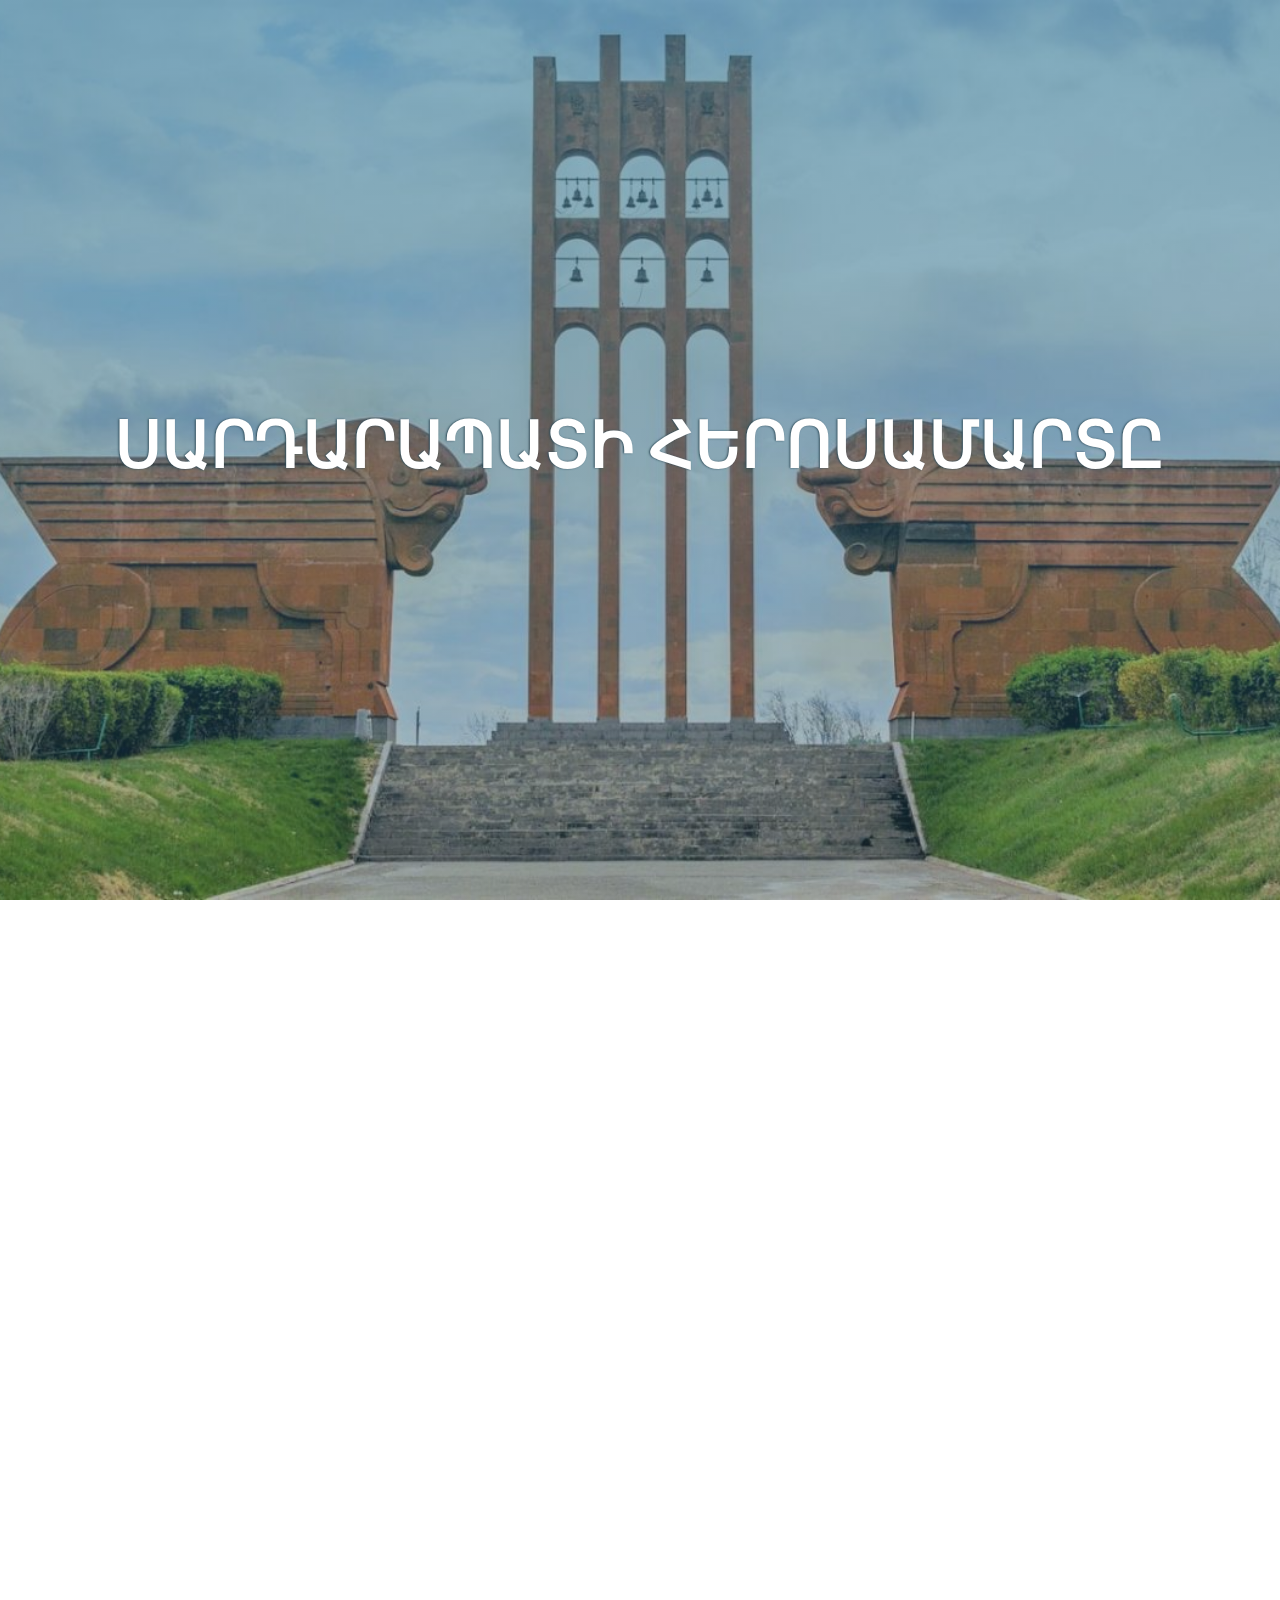
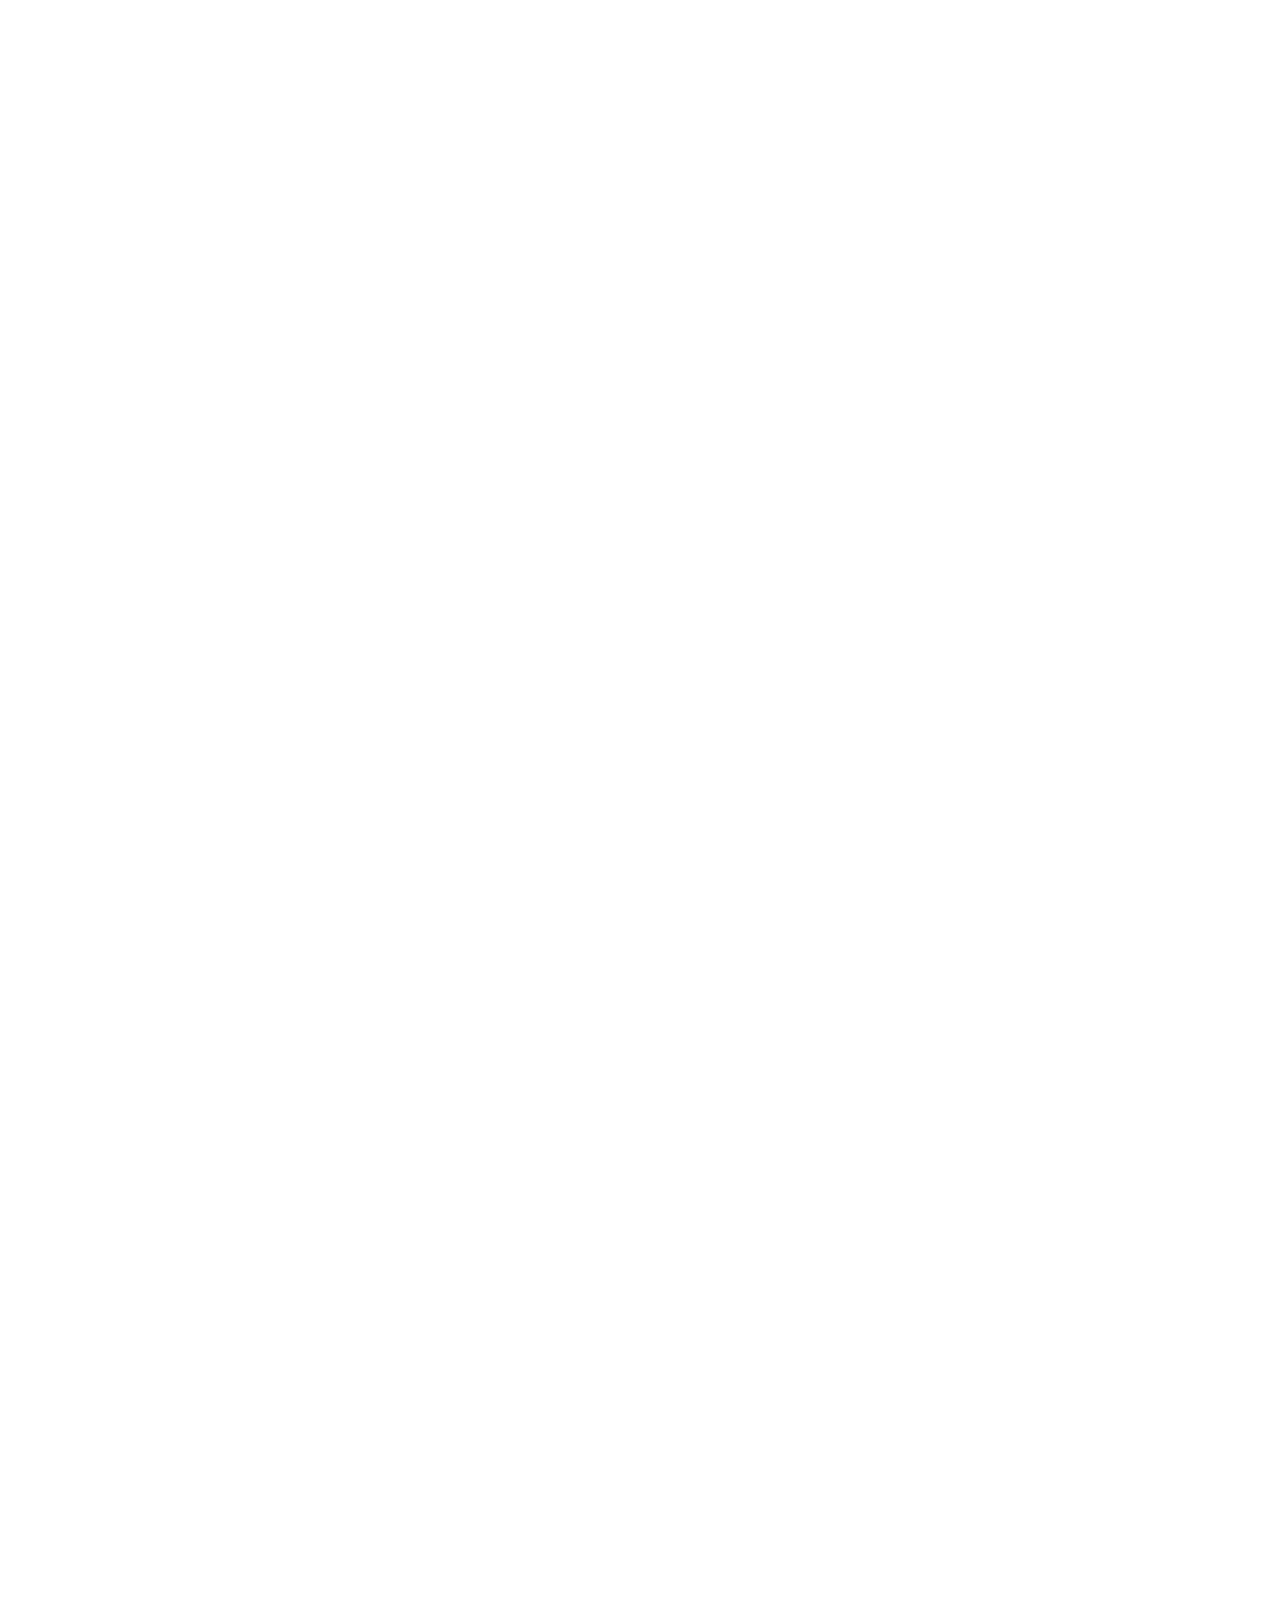
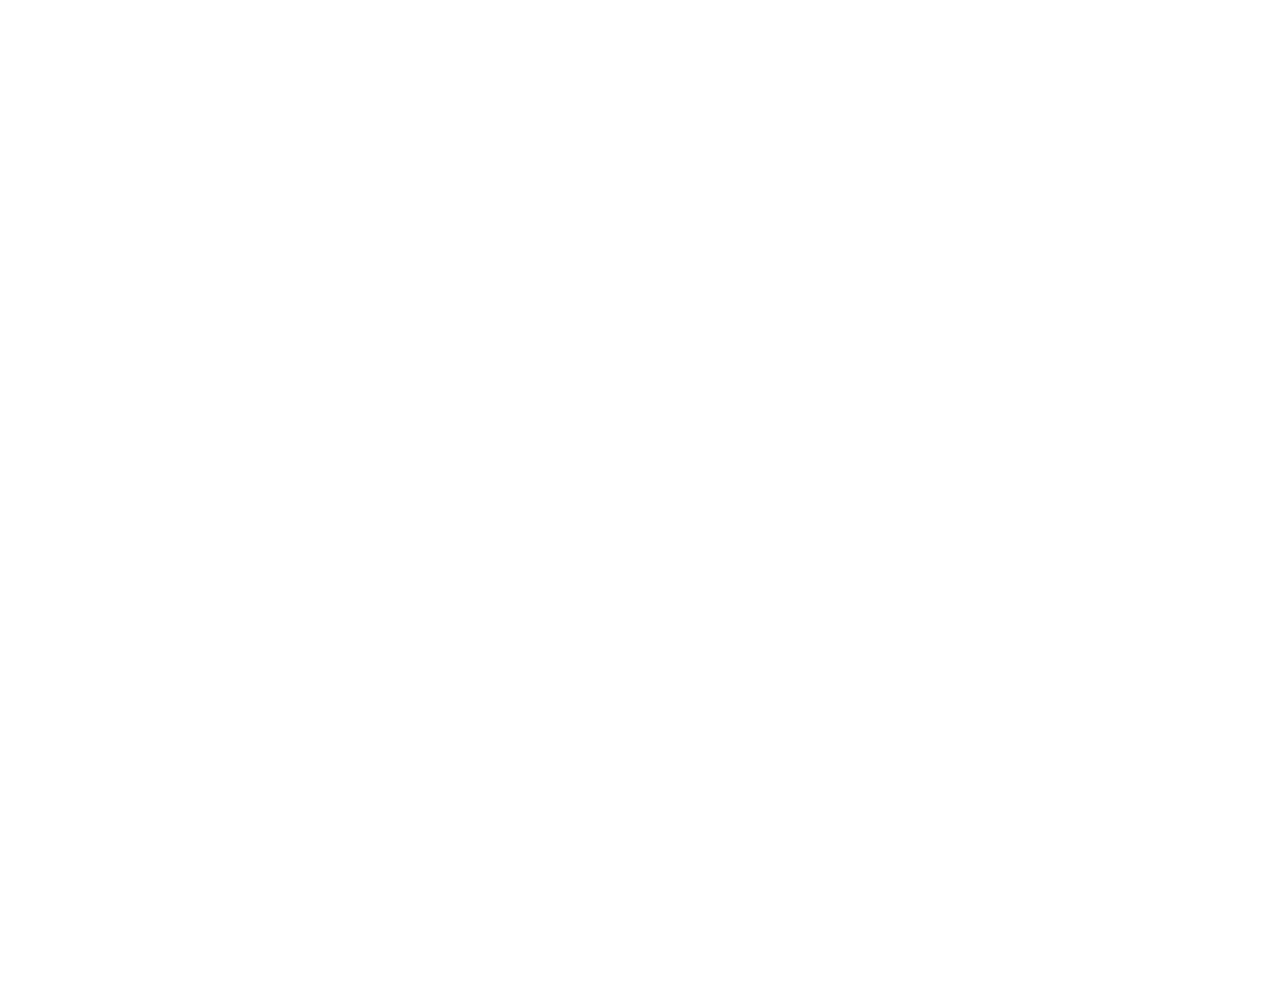
==== index.html @ 96592b04 "Update and rename sard.html to index.html" ====
<!DOCTYPE html>
<html lang="en">

<head>
  <meta charset="utf-8">
  <meta content="width=device-width, initial-scale=1.0" name="viewport">

  <title>Սարդարապատի հերոսամարտը</title>
  <meta content="" name="description">
  <meta content="" name="keywords">

  <!-- Favicons -->
  <link href="assets/img/favicon.png" rel="icon">
  <link href="assets/img/apple-touch-icon.png" rel="apple-touch-icon">

  <!-- Google Fonts -->
  <link href="https://fonts.googleapis.com/css?family=Open+Sans:300,300i,400,400i,600,600i,700,700i|Raleway:300,300i,400,400i,500,500i,600,600i,700,700i|Poppins:300,300i,400,400i,500,500i,600,600i,700,700i" rel="stylesheet">

  <!-- Vendor CSS Files -->
  <link href="assets/vendor/aos/aos.css" rel="stylesheet">
  <link href="assets/vendor/bootstrap/css/bootstrap.min.css" rel="stylesheet">
  <link href="assets/vendor/bootstrap-icons/bootstrap-icons.css" rel="stylesheet">
  <link href="assets/vendor/boxicons/css/boxicons.min.css" rel="stylesheet">
  <link href="assets/vendor/glightbox/css/glightbox.min.css" rel="stylesheet">
  <link href="assets/vendor/swiper/swiper-bundle.min.css" rel="stylesheet">

  <!-- Template Main CSS File -->
  <link href="assets/css/style.css" rel="stylesheet">

  <!-- =======================================================
  * Template Name: Squadfree
  * Updated: Mar 13 2024 with Bootstrap v5.3.3
  * Template URL: https://bootstrapmade.com/squadfree-free-bootstrap-template-creative/
  * Author: BootstrapMade.com
  * License: https://bootstrapmade.com/license/
  ======================================================== -->
</head>

<body>


  <!-- ======= Hero Section ======= -->
  <section id="hero">
    <div class="hero-container" data-aos="fade-up">
      <h1>Սարդարապատի հերոսամարտը</h1>
    </div>
  </section><!-- End Hero -->

  <main id="main">

    <!-- ======= Services Section ======= -->
    <section id="services" class="services">
      <div class="container">

        <div class="section-title" data-aos="fade-in" data-aos-delay="100">
          <h2>Սարդարապատի պատմությունը</h2>
          <p>Սարդարապատի հերոսամարտը տեղի է ունեցել 1918 թվականի մայիսի 21-28-ին, հայկական կանոնավոր բանակի ու աշխարհազորայինների եւ Արեւելյան Հայաստան ներխուժած թուրք զավթիչների միջեւ: Մարտը տեղի է ունեցել Հոկտեմբերյան քաղաքի մերձակայքում, Սարդարապատ կայարանի մոտ, որը գտնվում է Արմավիր մարզում:Սարդարապատի հերոսամարտը հաճախ անվանում են «20-րդ դարի Ավարայր»։ Սարդարապատի ճակատամարտով Արարատյան դաշտավայրում հայությունը փրկվեց անխուսափելի ոչնչացումից, և նպաստավոր պայմաններ ստեղծվեցին հայոց պետականության վերականգնման համար         </p>
          <br />
          <h2>Սկիզբ</h2>
          <p>1918 թ․ քիչ անց, ացնելով ցեղասպանության սարսափների միջով, հայերը ստիպված էին խափանել Օսմանյան բանակի ներխուժումը Հայաստանի պատմական հողեր՝ այն տարածքը, որը եղել է Ռուսական կայսրության մաս, և որտեղ գաղթեցին 100000֊ավոր հայ փախստականներ։ Սարդարապատի ճակատամարտում, որը տեղի է ունեցել մայիսին Սարդարապատի մոտ՝ Երևանից 40 կմ արևմուտք, հայերը ցույց տվեցին իրենց ուժը և միությունը։    </p> 
          <br />
          <h2>Ընթացքը</h2>
          <p>Երբ մենք նշում ենք Հայաստանի Առաջին Հանրապետության 100 ամյակը, Սարդարապատի նշանակությունը ավելի էական է դառնում հայոց պատմության մեջ։ Դա ոչ միայն խափանեց թուրքական առաջխաղացումը դեպի մնացած Հայաստանի տարածքում, այլ նաև կանխեց հայ ազգի ոչնչացումը։ «Եթե հայերը պարտվեին Սարդարապատի հերոսամարտում, շատ հնարավոր է, որ «Հայաստան» անունը այսուհետ նշանակեր միայն անտիկ աշխարագրական տերմին», ― գրել է Քրիստոֆեր ՈՒոլկերը։
            Բրեստ֊Լիտովսկի խաղաղության պայմանագրի ստորագրոումից 2 ամիս անց (1918թ․ ― մարտի 3) Օսմանյան կայսրությունը հարձակվեց։ Օսմանյան ուժերը, խախտելով ռուսների հետ պայմանագիրը, 1918թ․ մայիսին անցավ սահմանը և հարձակվեց Ալեքսանդրապոլի (Գյումրի) վրա։ Օսմանյան բանակի նպատակն էր ջախջախել հայերին, գրավել Անդրկովկասը և Բաքվի նավթահանքերը։  
            
            Oսմանցիներին հաջողվեց գրավել Ալեքսանդրապոլը։ Հետո նրանք շարժվեցին դեպի Արարատյան դաշտ՝ Հայաստանի սիրտը։ Հայ գեներալ Թովմաս Նազարբեկյանը Դրաստամատ Կանայանի (Դրո) օգնությամբ զբաղեցրին ռուսների կողմից լքված դիրքերը և ստեղծեցին փոքր հայկական զորաջոկատ։  
            
            Կաթողիկոս Գևորգ 5֊րդը՝ նեղված իր ժողովրդի վիճակից, հրամայեց, որ Էջմիածնի մայր տաճարի և բոլոր հայկական եկեղեցիների զանգերը հնչեն՝ կոչ անելով իր ժողովրդին օգնել կռվող զինվորներին և մասնակցել հայրենիքի պաշտպանությանը։ Մի խումբ հոգևորականներ և Էջմիածնի միաբանության անդամներ Եզնիկ Վարդապետի գլխավորությամբ մեկնեցին սահման՝ կռվելու զավթիչների դեմ։ Եպիսկոպոս Գարեգին Հովսեփյանը, ձիու վրա շրջելով, ոգևորում էր զորքերին։ Հայերը բոլոր ոլորտներից՝ գյուղացիներ, գրողներ, արհեստավորներ և հոգևորականներ, ձևավորում էին զորաջոկատներ։ Երիտասարդ աղջիկներն ու տղաները ջուր, սնունդ և զինամթերք էին հասցնում զինվորներին ոտքով, էշերով և սայլերով։ 
            
            Մայիսի 21-ին Սարդարապատը գրավելուց հետո թուրքական ուժերը շարժվեցին դեպի Եղեգնուտ։ Մայիսի 22-ին հայկական ուժերը դիմեցին հակահարվածի՝ գեներալ Մովսես Սիլիկյանի և հրամանատար Պողոս Բեկ-Փիրումյանի գլխավորությամբ։ Հայկական 5-րդ զորագնդին և հատուկ հեծելածորին հաջողվեց կանգնեցնել օսմանցիներին Սարդարապատի, Բաշ-Ապարանի և Ղարաքիլիսայի եռօրյա ճակատամարտում՝ ստիպելով թշնամուն նահանջել 20 կմ դեպի արևմուտք։ Վերակազմավորվելուց հետո օսմանցիները փորձեցին անցնել Արաքս գետը, բայց հանդիպեցին ուժեղ դիմադրության հայկական հինգերորդ զորագնդի կողմից։  
            
            Մայիսի 27-ին հայկական ուժերը գնդապետ Կարապետ Հասան֊Փաշայանի գլխավորությամբ գրավեցին Օսմանյան դիրքերը։ Չնայած օգնող ուժերի ժամանմանը օսմանցիները ծանր կորուստներ կրեցին, և նրանց հրամանատարները հայտարարեցին ընդհանուր նահանջ՝ Օսմանյան բանակի մնացորդները փրկելու համար։
            </p>
          <br />
          <h2>Հաղթանակից հետո</h2>
          <p>Սարդարապատի ճակատամարտի հաղթանակից երկու օր անց՝ 1918 թ․ մայիսի 28-ին, Հայկական Ազգային Խորհուրդը Թիֆլիսում հայտարարեց Հայաստանի Ժողովրդական Հանրապետության անկախությունը, որը տևեց մինչև 1920 թ․ նոյեմբերի բոլշևիկյան զավթում։</p>
          <br />
          <h2>Ավարտը</h2>
          <p>Բայց այն բանից հետո, երբ հայկական պատվիրակությունը Բաթումում ընդունեց եռօրյա թուրքական վերջնագիրը, նույն օրը (մայիսի 29) ստորագրվեց զինադադար։ Զորավար Թովմաս Նազարբեկյանի հրամանով հայկական բոլոր ուժերը դադարեցրել են հարձակումները։ Սա նշանավորեց Սարդարապատի ճակատամարտի ավարտը։ Սարդարապատի ճակատի զինվորներն ու հրամանատարական կազմը ծայրահեղ դժգոհ էին հրադադարի և հարձակումների դադարեցման լուրերից։ Հայկական հրետանու հրամանատար, գնդապետ Քրիստոֆոր Արարատյանի խոսքով, թեև հրադադարի կնքման ժամանակ Երևանի ջոկատը գտնվում էր բարենպաստ իրավիճակում, սակայն հարկադրված էր դադարեցնել գրոհը, քանի որ Երևանը բաց կլիներ թշնամու հարձակման համար հյուսիս-արևելքից։Ըստ որոշ վերլուծությունների՝ Սարդարապատի ճակատամարտում հարձակումների դադարեցման վրա ազդել է նաև հայկական զինապահեստների գրեթե դատարկ լինելու հանգամանքը, ինչպես նաև նոր պաշարներ ստանալուց հետո թուրքական զորքերի հերթական հակահարձակման վտանգը։
            Բաթումում զինադադարի հաստատումից հետո Սարդարապատի ճակատի որոշ հատվածներում բախումները շարունակվեցին, սակայն էական փոփոխություններ չեղան։ Հունիսի 14-ին Բաթումի պայմանագրի ստորագրումից հետո հայկական բոլոր ստորաբաժանումները հետ են քաշվել իրենց դիրքերից մինչև պայմանագրով նախատեսված սահմանագիծը։
            Սարդարապատի ճակատամարտում թուրքերի զոհերը կազմել են 3500, մինչդեռ հայկական կողմի կորուստները շատ ավելի քիչ են եղել, թեև ճշգրիտ տվյալներ չկան։</p>
          <br />
           <!-- ======= Portfolio Section ======= -->
    <section id="portfolio" class="portfolio section-bg">
      <div class="container" data-aos="fade-up">

        <div class="section-title">
          <h2>Նկարներ</h2>
        </div>

        <div class="row portfolio-container" data-aos="fade-up" data-aos-delay="200">

          <div class="col-lg-4 col-md-6 portfolio-item filter-app">
            <div class="portfolio-wrap">
              <img src="assets/img/portfolio/portfolio-1.jpg" class="img-fluid" alt="">
              <div class="portfolio-info">
                <div class="portfolio-links">
                  <a href="assets/img/portfolio/portfolio-1.jpg" data-gallery="portfolioGallery" class="portfolio-lightbox"><i class="bx bx-plus"></i></a>
                  <a href="portfolio-details.html" class="portfolio-details-lightbox" data-glightbox="type: external" title="Portfolio Details"><i class="bx bx-link"></i></a>
                </div>
              </div>
            </div>
          </div>

          <div class="col-lg-4 col-md-6 portfolio-item filter-web">
            <div class="portfolio-wrap">
              <img src="assets/img/portfolio/portfolio-2.jpg" class="img-fluid" alt="">
              <div class="portfolio-info">
                <div class="portfolio-links">
                  <a href="assets/img/portfolio/portfolio-2.jpg" data-gallery="portfolioGallery" class="portfolio-lightbox" title="Web 3"><i class="bx bx-plus"></i></a>
                  <a href="portfolio-details.html" class="portfolio-details-lightbox" data-glightbox="type: external" title="Portfolio Details"><i class="bx bx-link"></i></a>
                </div>
              </div>
            </div>
          </div>

          <div class="col-lg-4 col-md-6 portfolio-item filter-app">
            <div class="portfolio-wrap">
              <img src="assets/img/portfolio/portfolio-3.jpg" class="img-fluid" alt="">
              <div class="portfolio-info">
                <div class="portfolio-links">
                  <a href="assets/img/portfolio/portfolio-3.jpg" data-gallery="portfolioGallery" class="portfolio-lightbox" title="App 2"><i class="bx bx-plus"></i></a>
                  <a href="portfolio-details.html" class="portfolio-details-lightbox" data-glightbox="type: external" title="Portfolio Details"><i class="bx bx-link"></i></a>
                </div>
              </div>
            </div>
          </div>

          <div class="col-lg-4 col-md-6 portfolio-item filter-card">
            <div class="portfolio-wrap">
              <img src="assets/img/portfolio/portfolio-4.jpg" class="img-fluid" alt="">
              <div class="portfolio-info">
                <div class="portfolio-links">
                  <a href="assets/img/portfolio/portfolio-4.jpg" data-gallery="portfolioGallery" class="portfolio-lightbox" title="Card 2"><i class="bx bx-plus"></i></a>
                  <a href="portfolio-details.html" class="portfolio-details-lightbox" data-glightbox="type: external" title="Portfolio Details"><i class="bx bx-link"></i></a>
                </div>
              </div>
            </div>
          </div>

          <div class="col-lg-4 col-md-6 portfolio-item filter-web">
            <div class="portfolio-wrap">
              <img src="assets/img/portfolio/portfolio-5.jpg" class="img-fluid" alt="">
              <div class="portfolio-info">
                <div class="portfolio-links">
                  <a href="assets/img/portfolio/portfolio-5.jpg" data-gallery="portfolioGallery" class="portfolio-lightbox" title="Web 2"><i class="bx bx-plus"></i></a>
                  <a href="portfolio-details.html" class="portfolio-details-lightbox" data-glightbox="type: external" title="Portfolio Details"><i class="bx bx-link"></i></a>
                </div>
              </div>
            </div>
          </div>

          <div class="col-lg-4 col-md-6 portfolio-item filter-app">
            <div class="portfolio-wrap">
              <img src="assets/img/portfolio/portfolio-6.jpg" class="img-fluid" alt="">
              <div class="portfolio-info">
                <div class="portfolio-links">
                  <a href="assets/img/portfolio/portfolio-6.jpg" data-gallery="portfolioGallery" class="portfolio-lightbox" title="App 3"><i class="bx bx-plus"></i></a>
                  <a href="portfolio-details.html" class="portfolio-details-lightbox" data-glightbox="type: external" title="Portfolio Details"><i class="bx bx-link"></i></a>
                </div>
              </div>
            </div>
          </div>

          <div class="col-lg-4 col-md-6 portfolio-item filter-card">
            <div class="portfolio-wrap">
              <img src="assets/img/portfolio/portfolio-7.jpg" class="img-fluid" alt="">
              <div class="portfolio-info">
                <div class="portfolio-links">
                  <a href="assets/img/portfolio/portfolio-7.jpg" data-gallery="portfolioGallery" class="portfolio-lightbox" title="Card 1"><i class="bx bx-plus"></i></a>
                  <a href="portfolio-details.html" class="portfolio-details-lightbox" data-glightbox="type: external" title="Portfolio Details"><i class="bx bx-link"></i></a>
                </div>
              </div>
            </div>
          </div>

          <div class="col-lg-4 col-md-6 portfolio-item filter-card">
            <div class="portfolio-wrap">
              <img src="assets/img/portfolio/portfolio-8.jpg" class="img-fluid" alt="">
              <div class="portfolio-info">
                <div class="portfolio-links">
                  <a href="assets/img/portfolio/portfolio-8.jpg" data-gallery="portfolioGallery" class="portfolio-lightbox" title="Card 3"><i class="bx bx-plus"></i></a>
                  <a href="portfolio-details.html" class="portfolio-details-lightbox" data-glightbox="type: external" title="Portfolio Details"><i class="bx bx-link"></i></a>
                </div>
              </div>
            </div>
          </div>

          <div class="col-lg-4 col-md-6 portfolio-item filter-web">
            <div class="portfolio-wrap">
              <img src="assets/img/portfolio/portfolio-9.jpg" class="img-fluid" alt="">
              <div class="portfolio-info">
                <div class="portfolio-links">
                  <a href="assets/img/portfolio/portfolio-9.jpg" data-gallery="portfolioGallery" class="portfolio-lightbox" title="Web 3"><i class="bx bx-plus"></i></a>
                  <a href="portfolio-details.html" class="portfolio-details-lightbox" data-glightbox="type: external" title="Portfolio Details"><i class="bx bx-link"></i></a>
                </div>
              </div>
            </div>
          </div>

        </div>

      </div>
    </section><!-- End Portfolio Section -->

    <footer id="footer">
    <div class="container">
      <h3>Շնորհակալություն</h3>
      <h4>Շնորհակալություն ենք հայտնում մեր աշխատանքը դիտելու համար։</h4>
      <br />
      <br />
      <br />
      <br />
      <h5>Դիտեք մյուսները՝ <a>Մայիսյան հերոսամարտեր</a>:</h5>
    </div>
  </footer><!-- End Footer -->


  <a href="#" class="back-to-top d-flex align-items-center justify-content-center"><i class="bi bi-arrow-up-short"></i></a>

  <!-- Vendor JS Files -->
  <script src="assets/vendor/purecounter/purecounter_vanilla.js"></script>
  <script src="assets/vendor/aos/aos.js"></script>
  <script src="assets/vendor/bootstrap/js/bootstrap.bundle.min.js"></script>
  <script src="assets/vendor/glightbox/js/glightbox.min.js"></script>
  <script src="assets/vendor/isotope-layout/isotope.pkgd.min.js"></script>
  <script src="assets/vendor/swiper/swiper-bundle.min.js"></script>
  <script src="assets/vendor/php-email-form/validate.js"></script>

  <!-- Template Main JS File -->
  <script src="assets/js/main.js"></script>

</body>

</html>
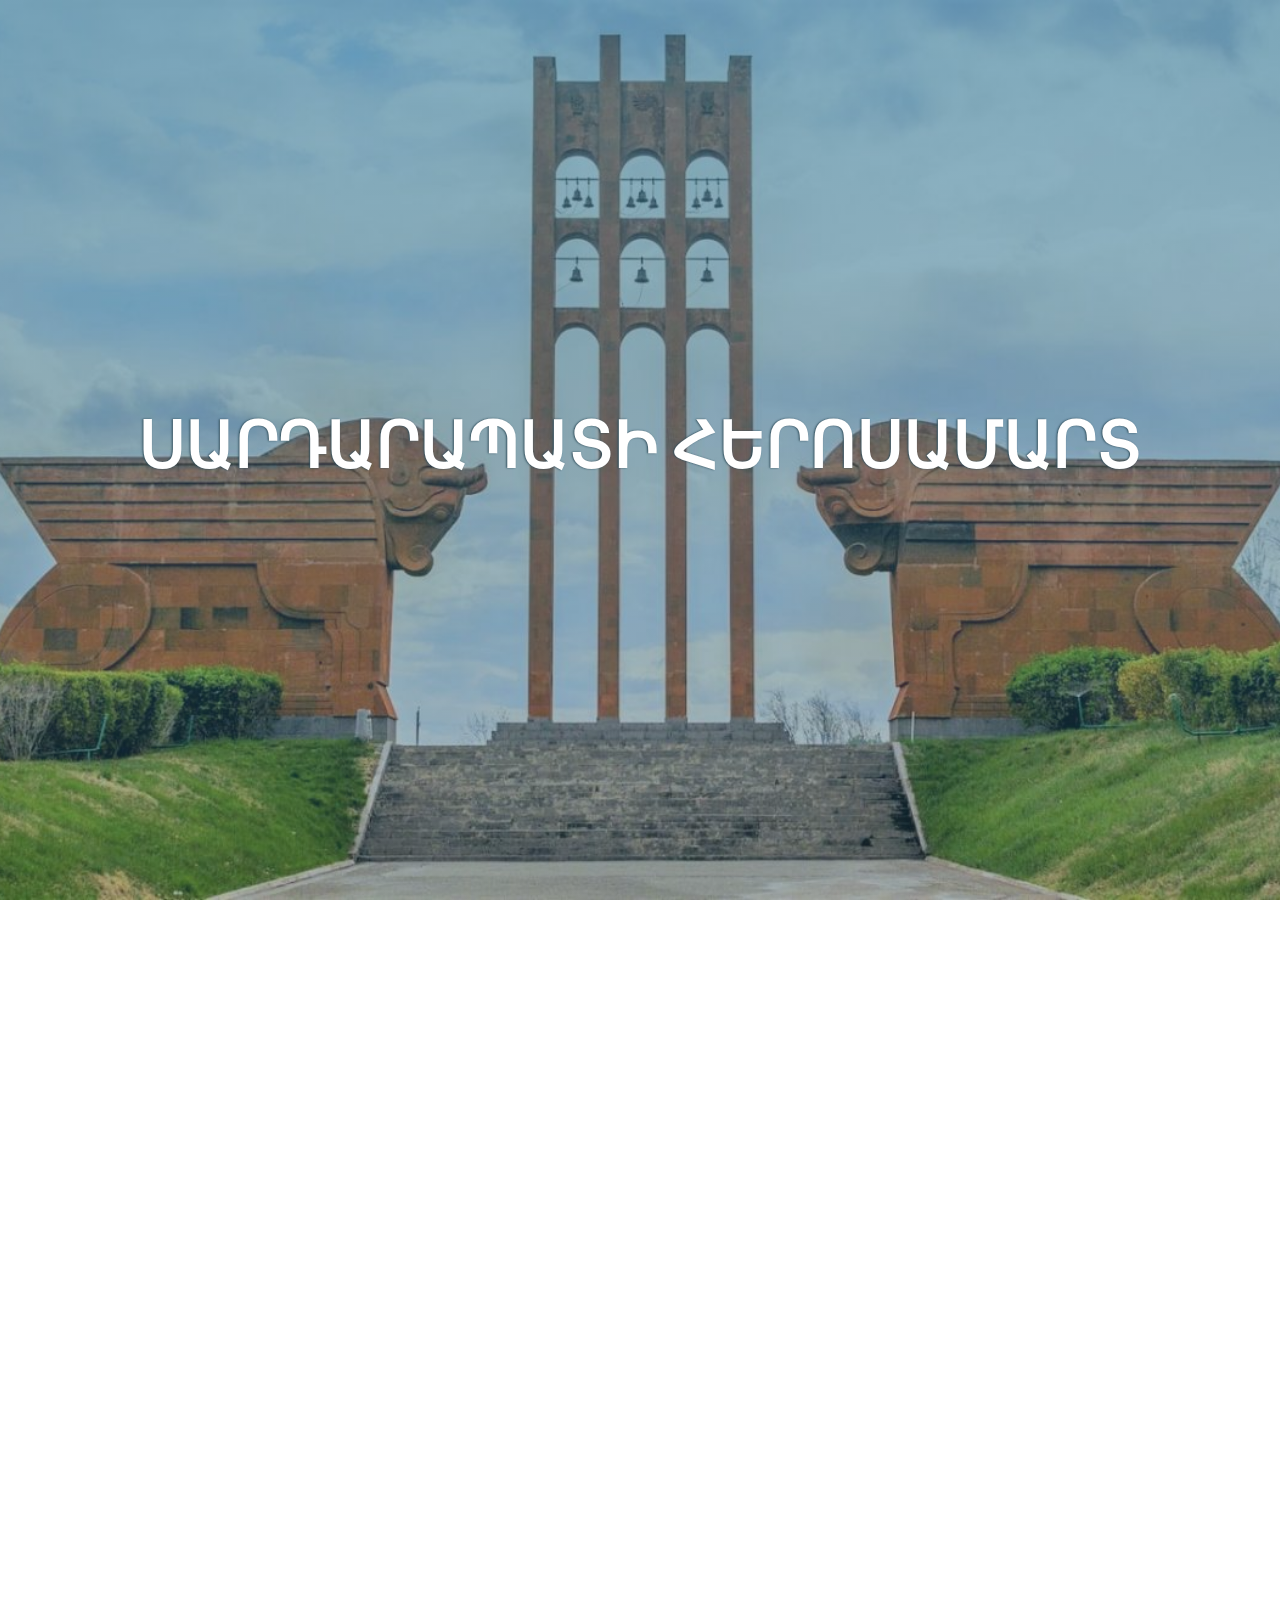
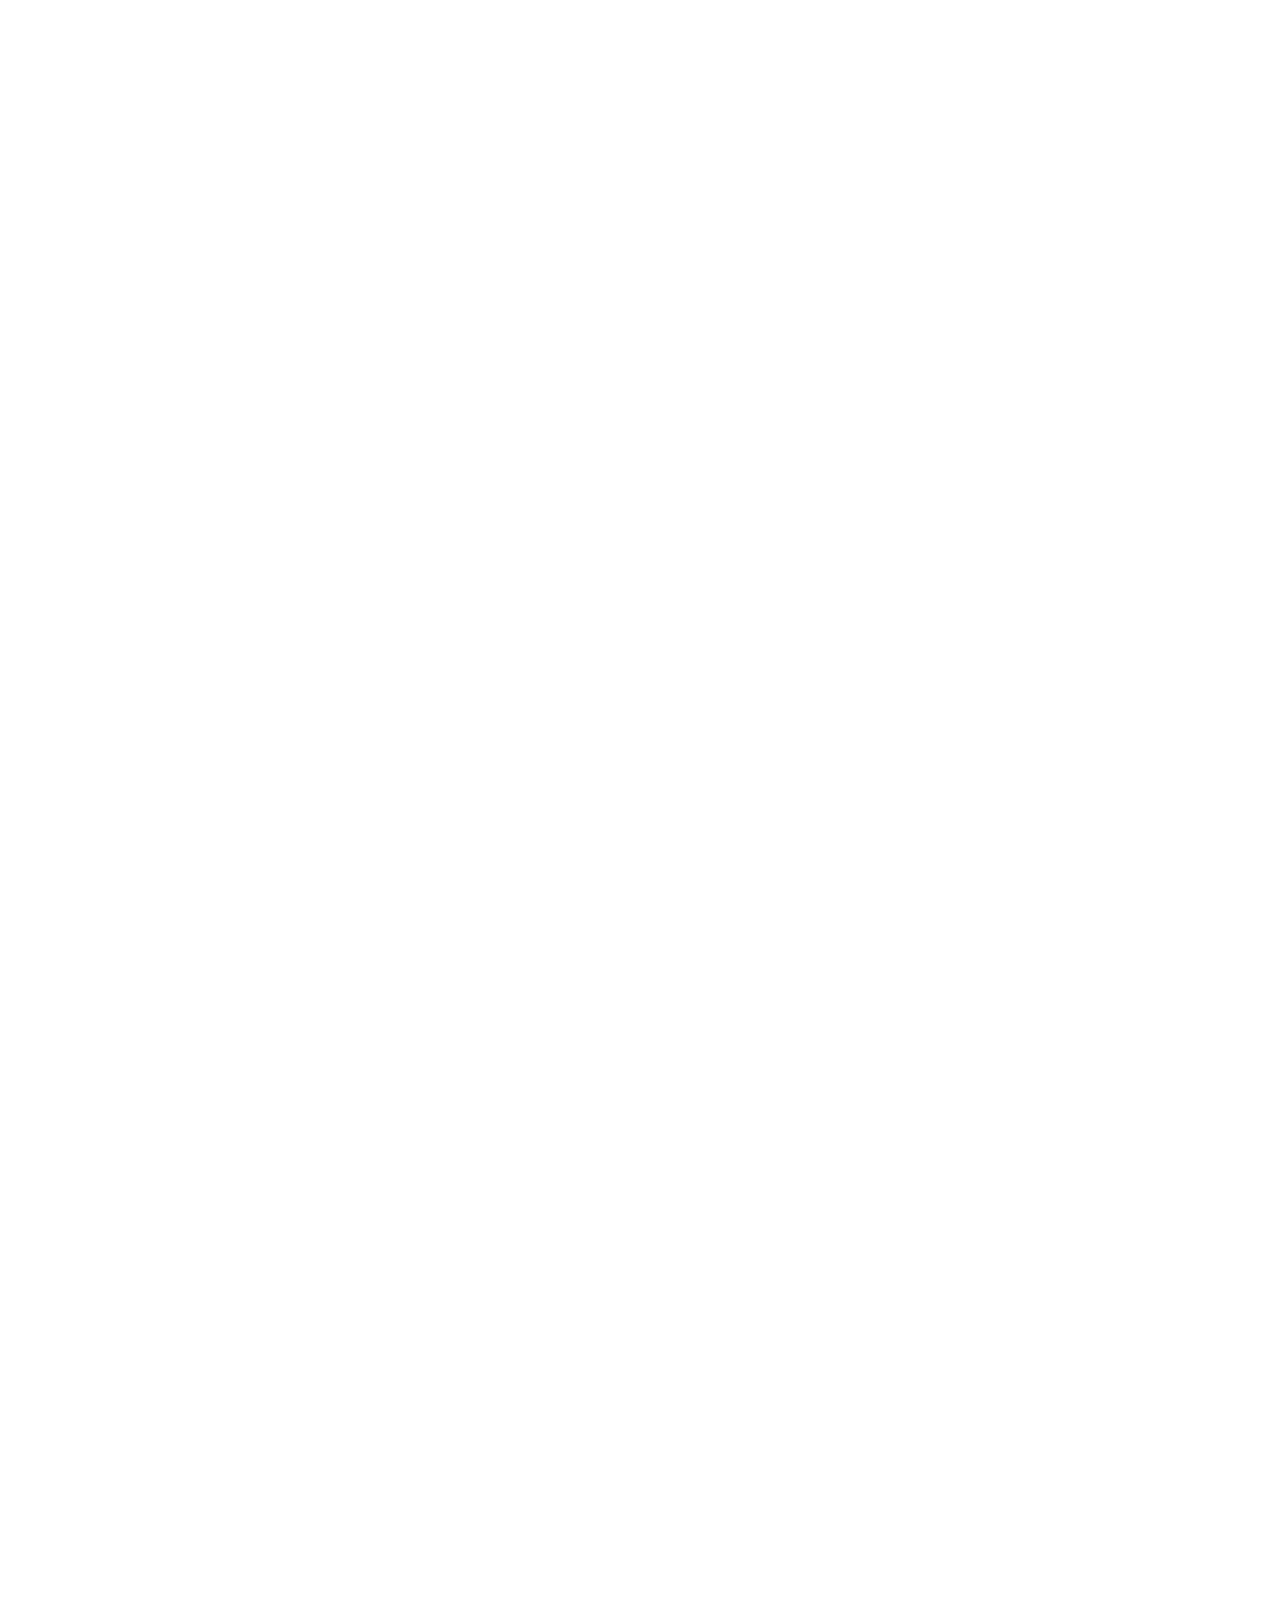
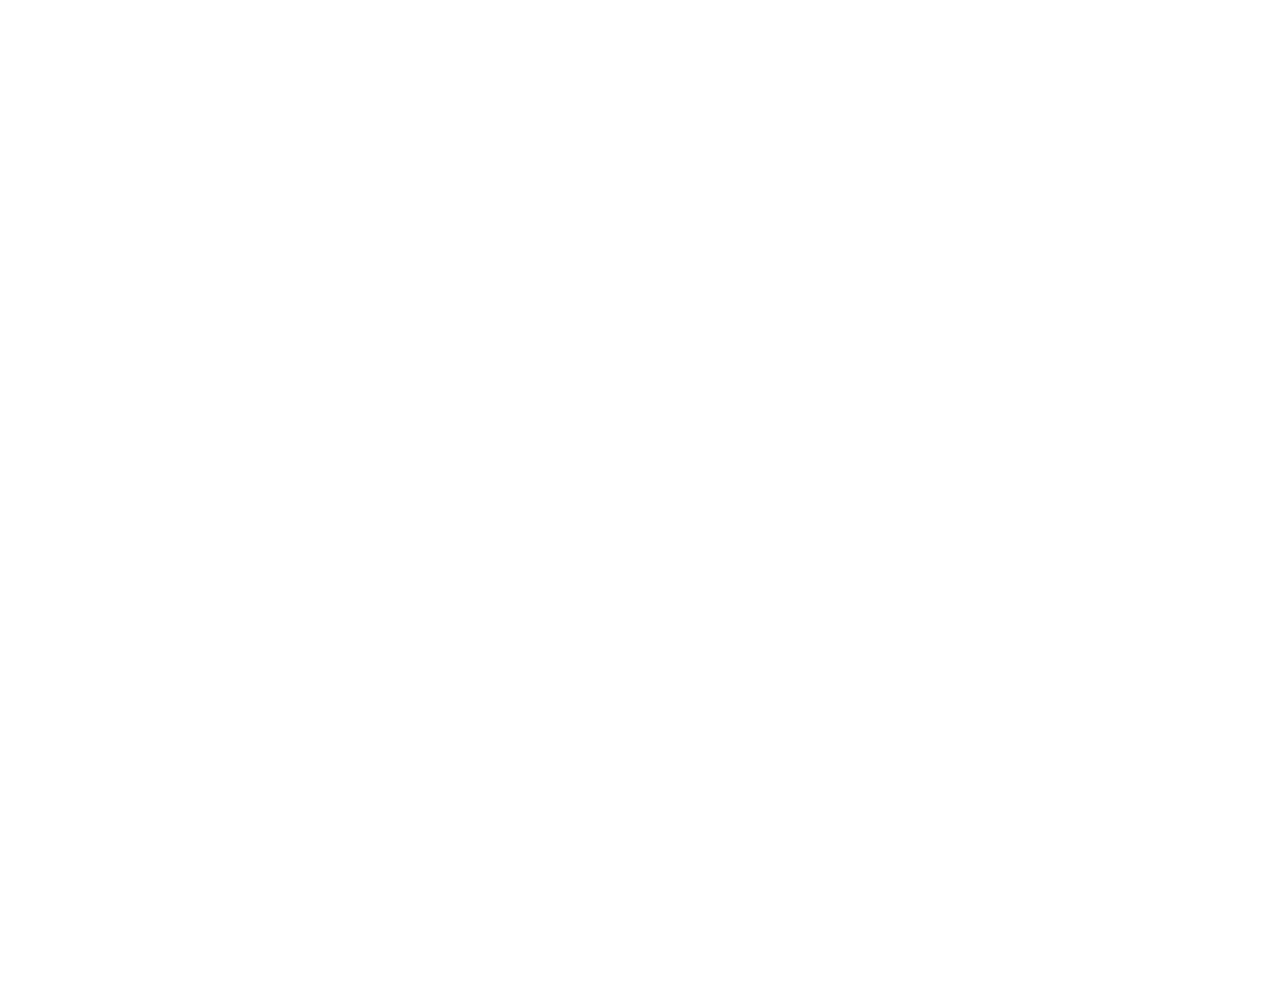
==== commit 8c81c8b1: "Update index.html" ====
--- a/index.html
+++ b/index.html
@@ -5,7 +5,7 @@
   <meta charset="utf-8">
   <meta content="width=device-width, initial-scale=1.0" name="viewport">
 
-  <title>Սարդարապատի հերոսամարտը</title>
+  <title>Սարդարապատի հերոսամարտ</title>
   <meta content="" name="description">
   <meta content="" name="keywords">
 
@@ -42,7 +42,7 @@
   <!-- ======= Hero Section ======= -->
   <section id="hero">
     <div class="hero-container" data-aos="fade-up">
-      <h1>Սարդարապատի հերոսամարտը</h1>
+      <h1>Սարդարապատի հերոսամարտ</h1>
     </div>
   </section><!-- End Hero -->
 
@@ -211,7 +211,7 @@
       <br />
       <br />
       <br />
-      <h5>Դիտեք մյուսները՝ <a>Մայիսյան հերոսամարտեր</a>:</h5>
+      <h5>Դիտեք մյուսները՝ <a href="https://mayisyanherosamarter.github.io/all/">Մայիսյան հերոսամարտեր</a>:</h5>
     </div>
   </footer><!-- End Footer -->
 
--- a/assets/css/style.css
+++ b/assets/css/style.css
@@ -737,4 +737,8 @@
 
 .services .icon-box:hover .icon i {
   color: #fff;
-}+}
+
+#footer a {
+  color: red;
+}
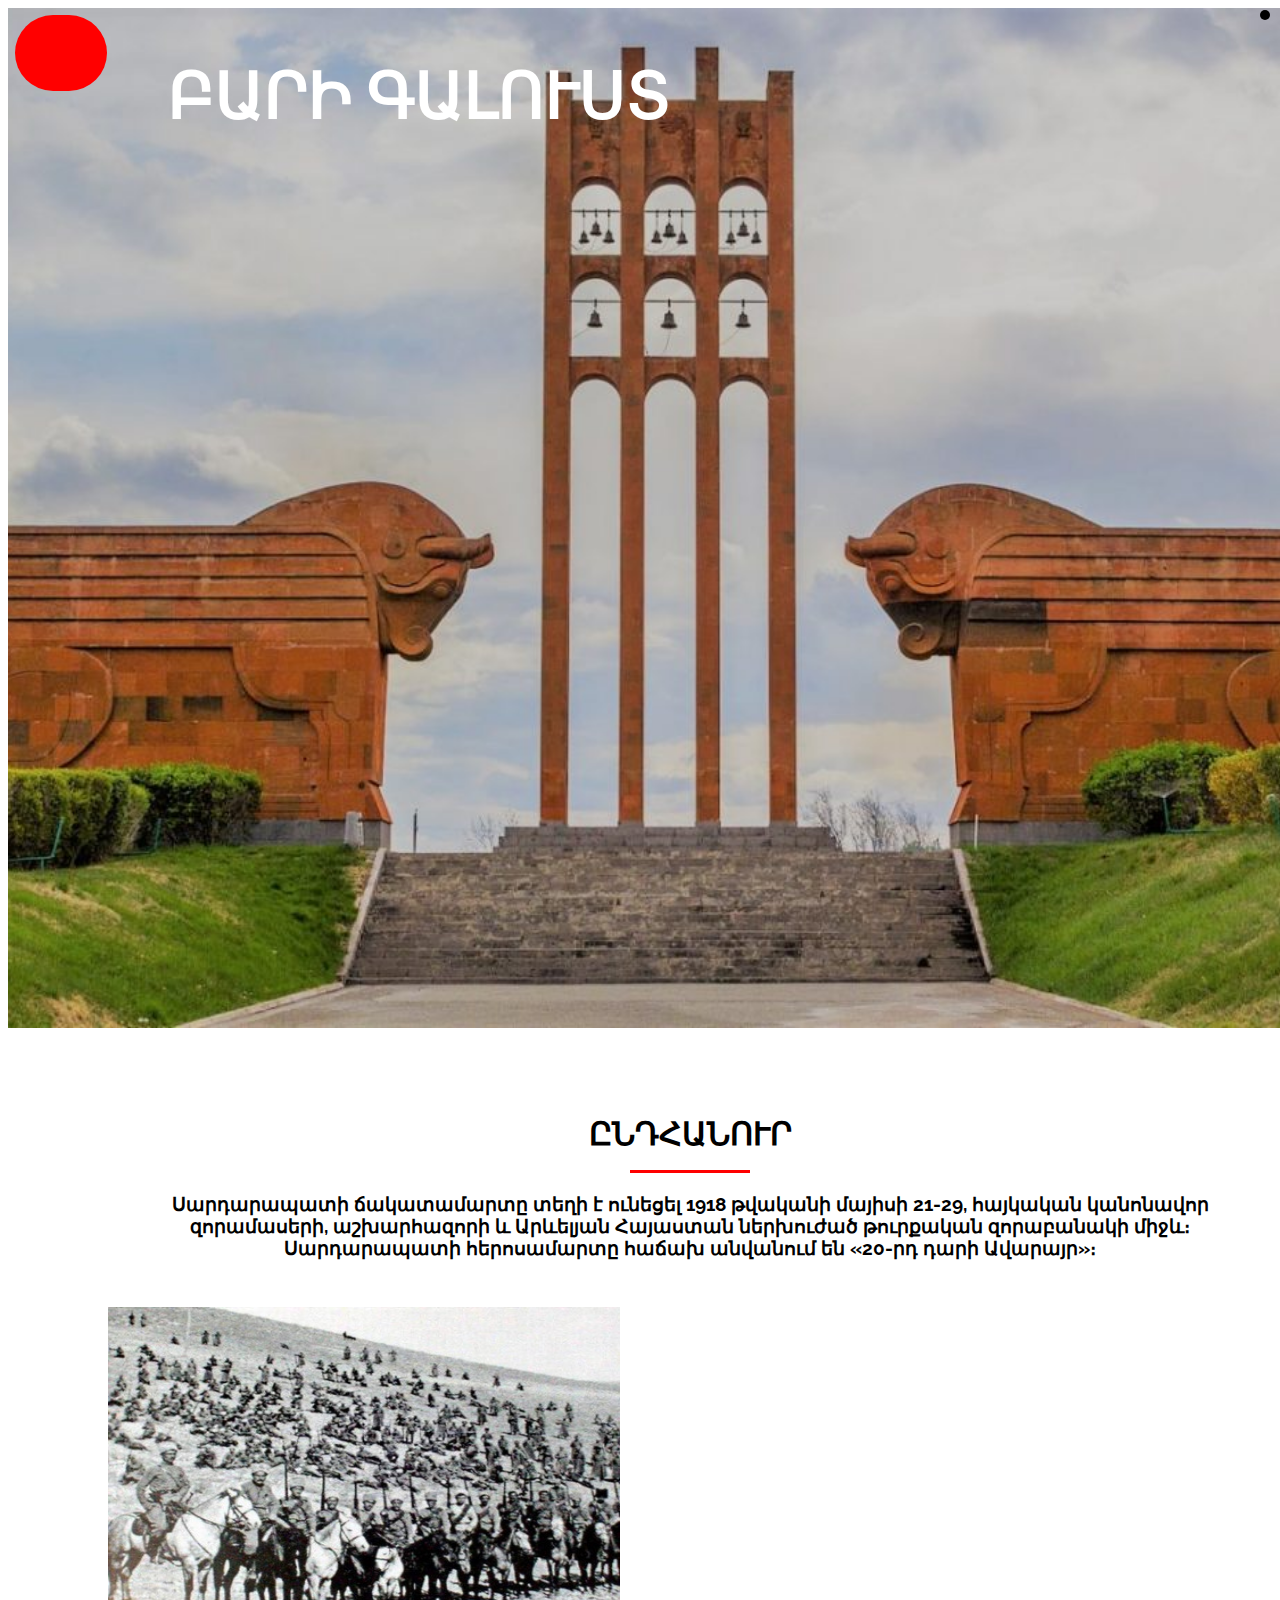
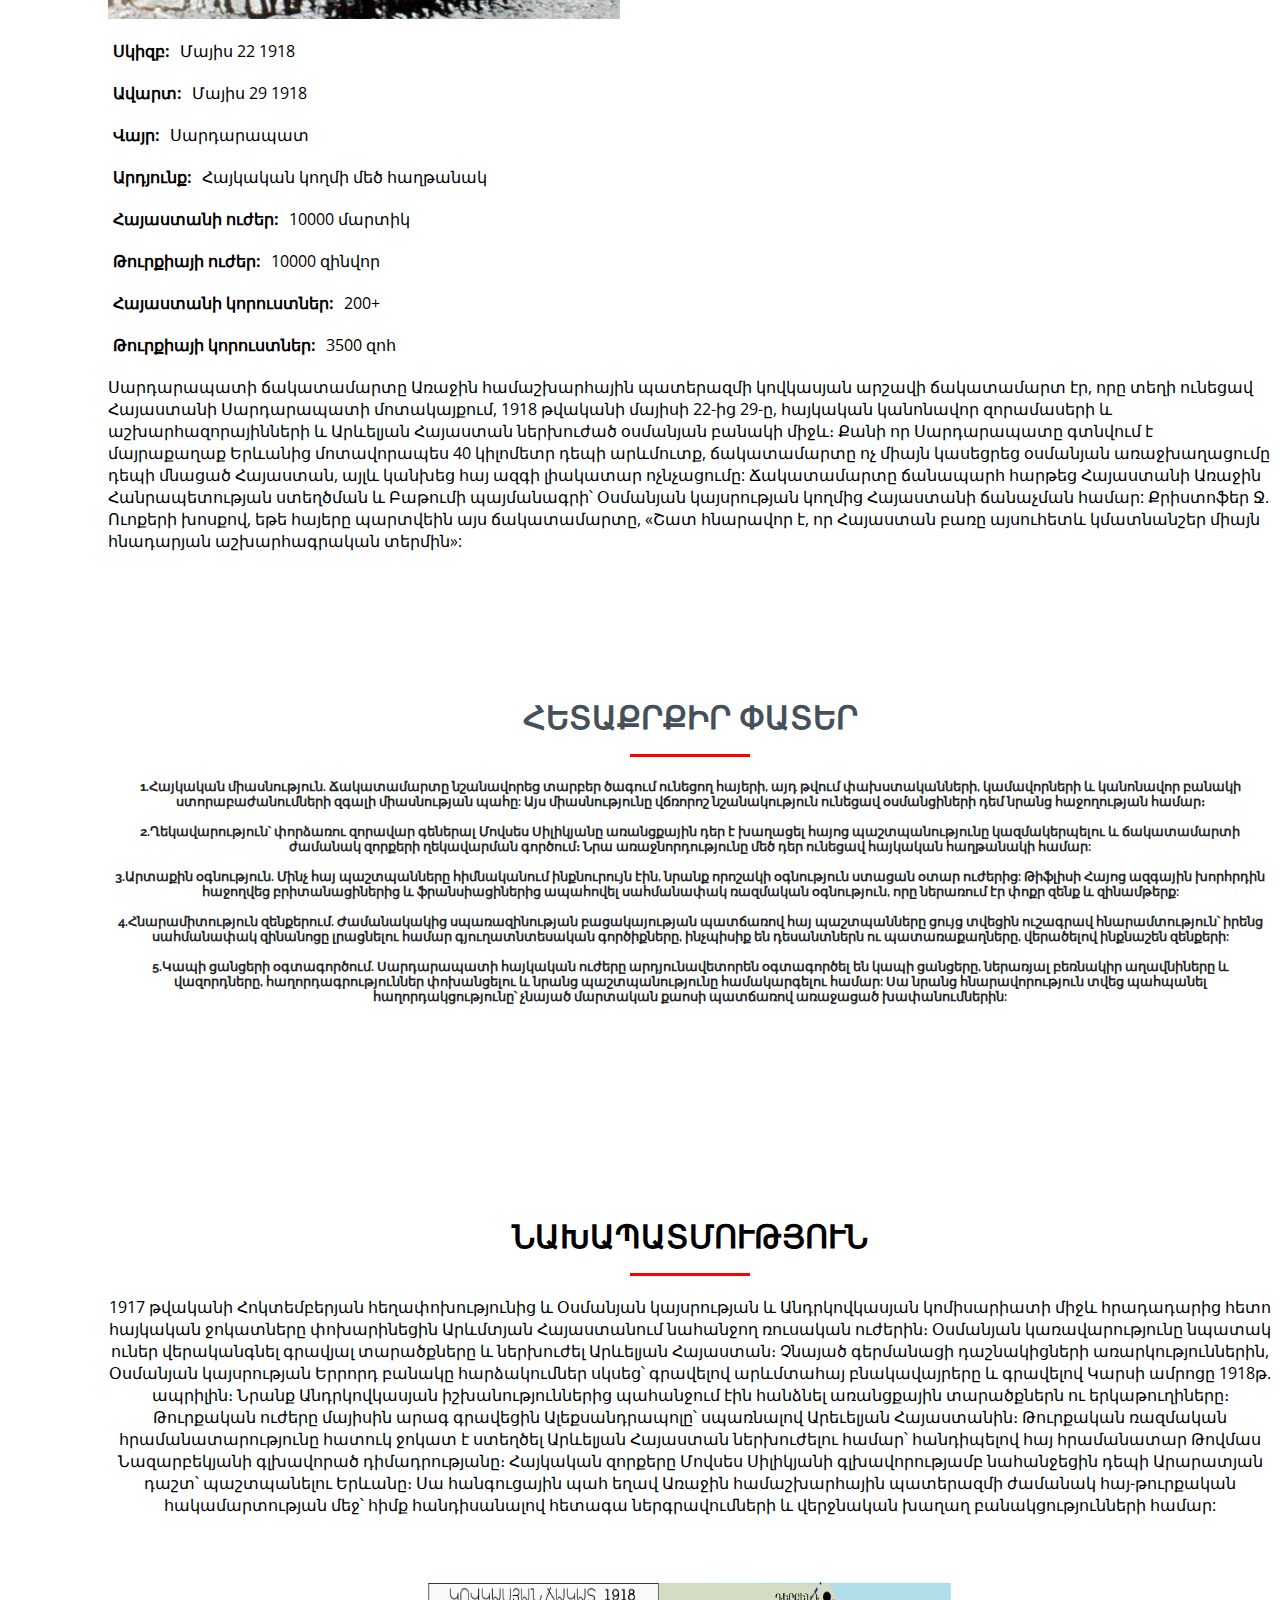
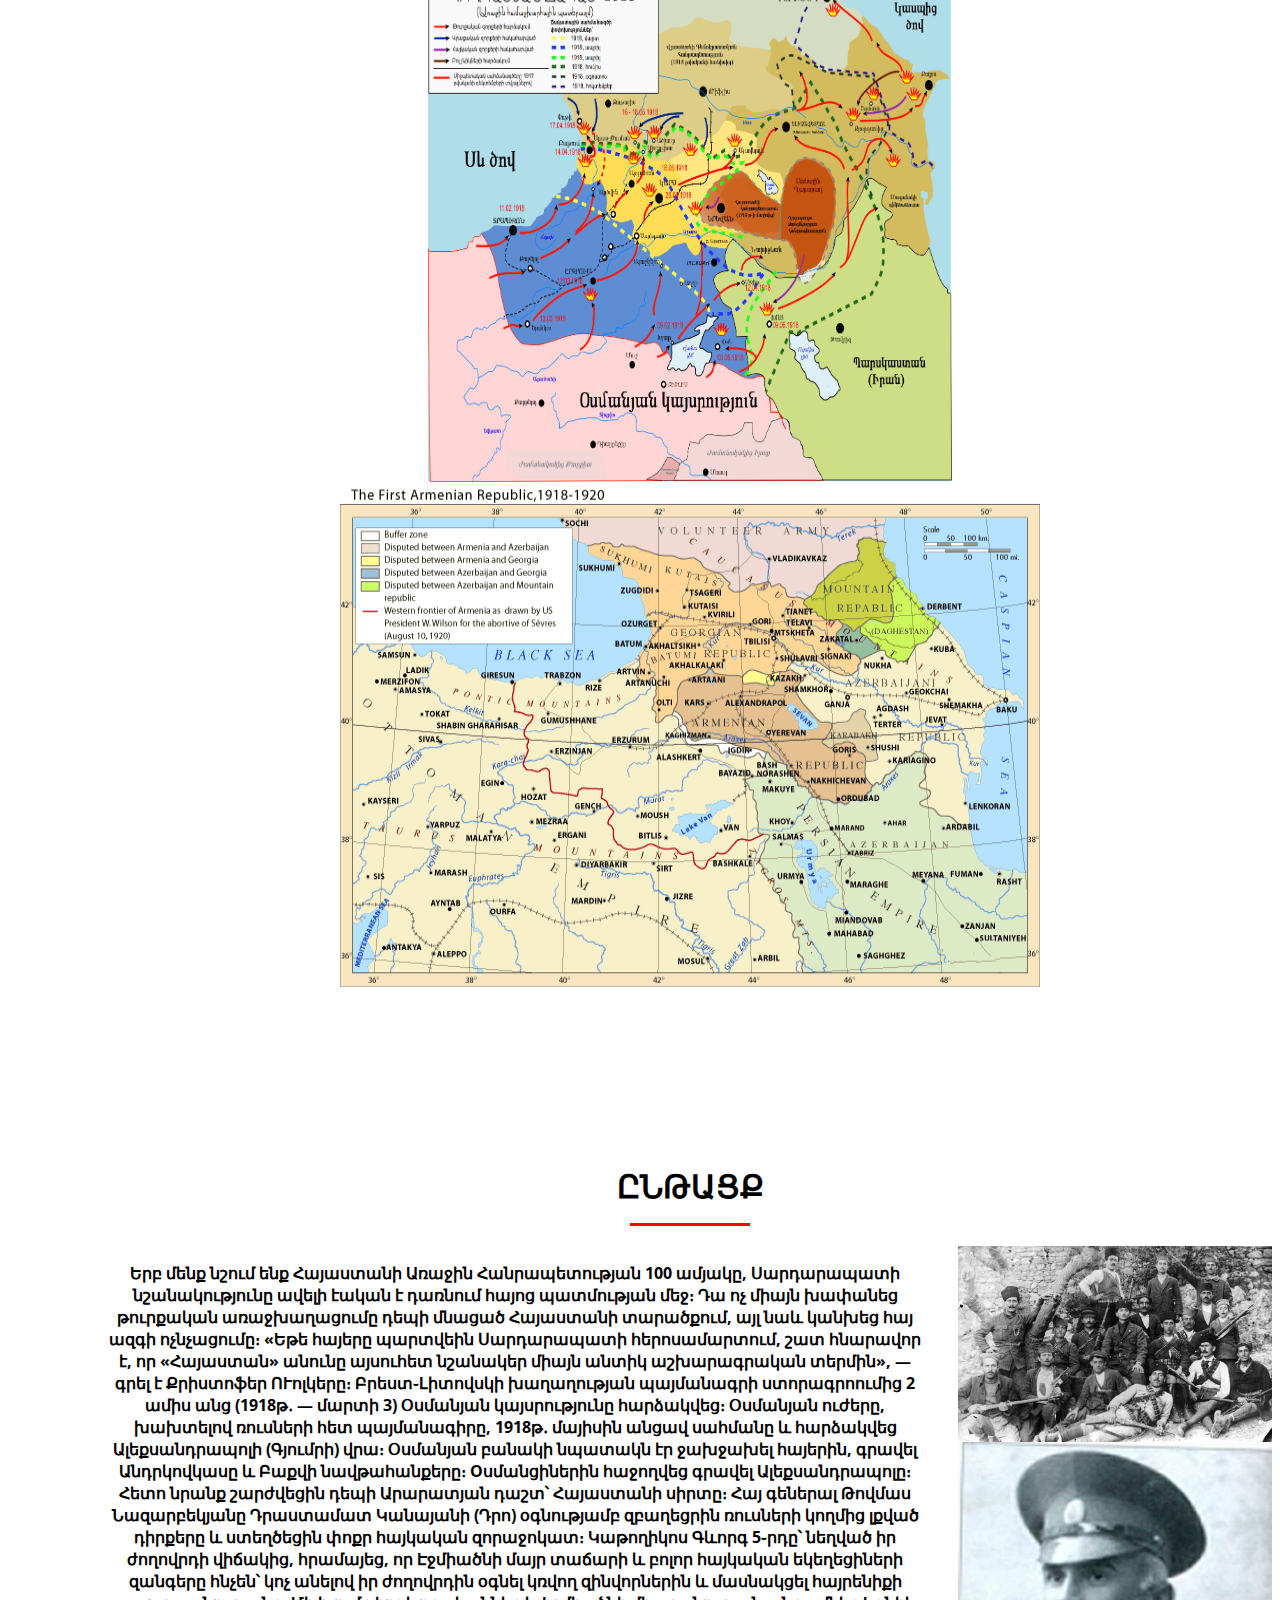
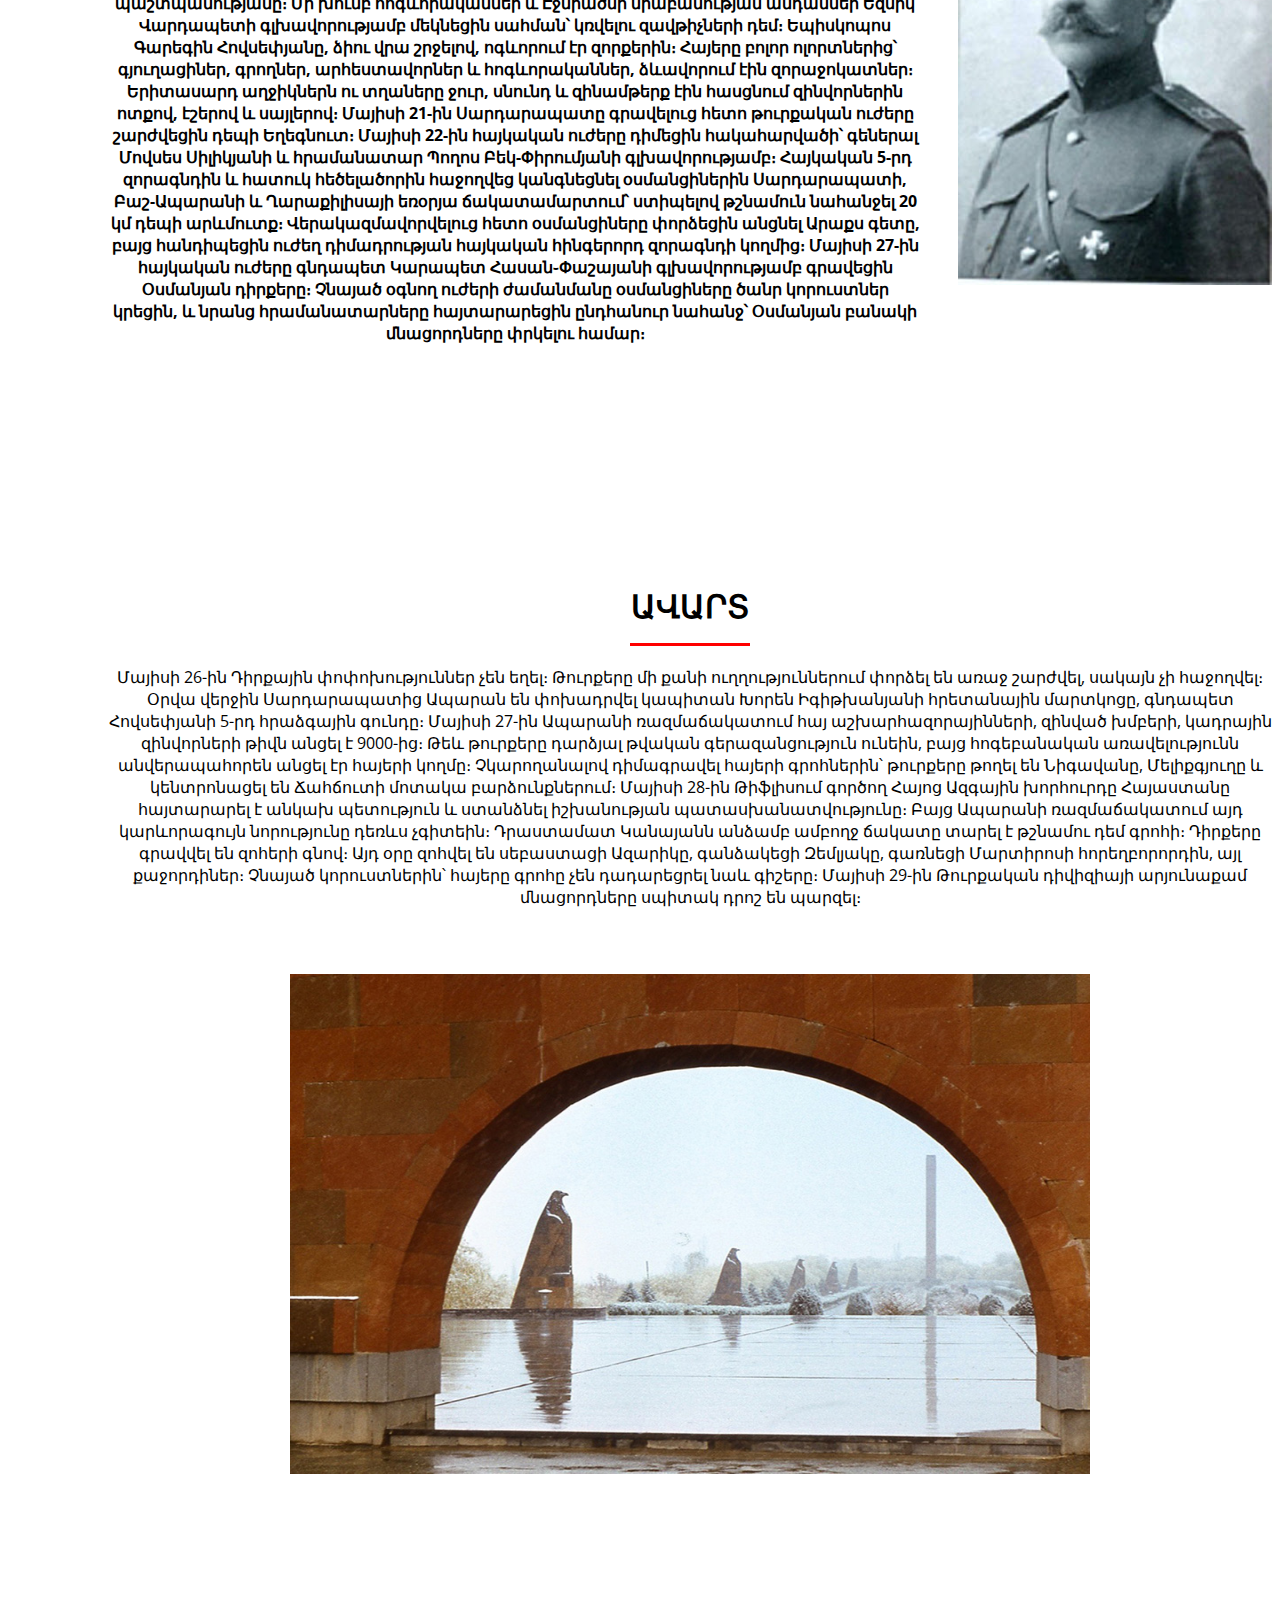
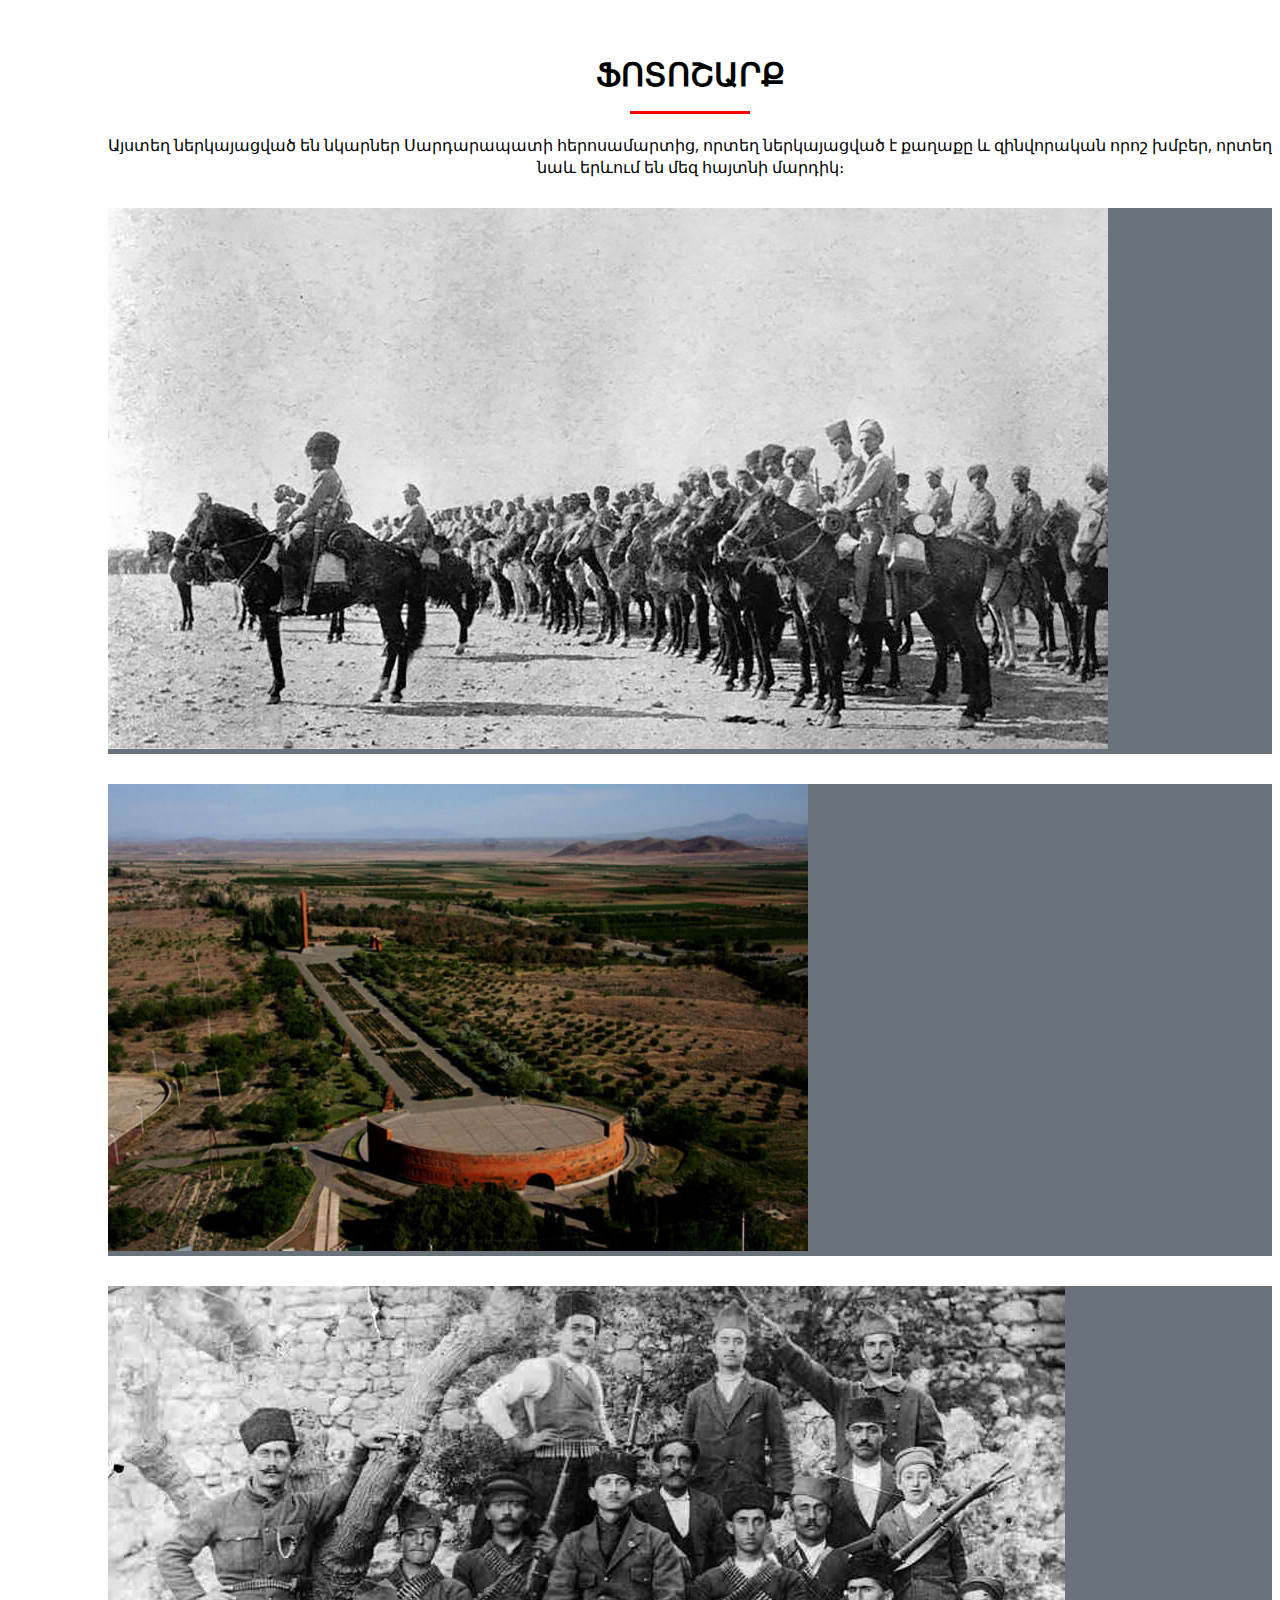
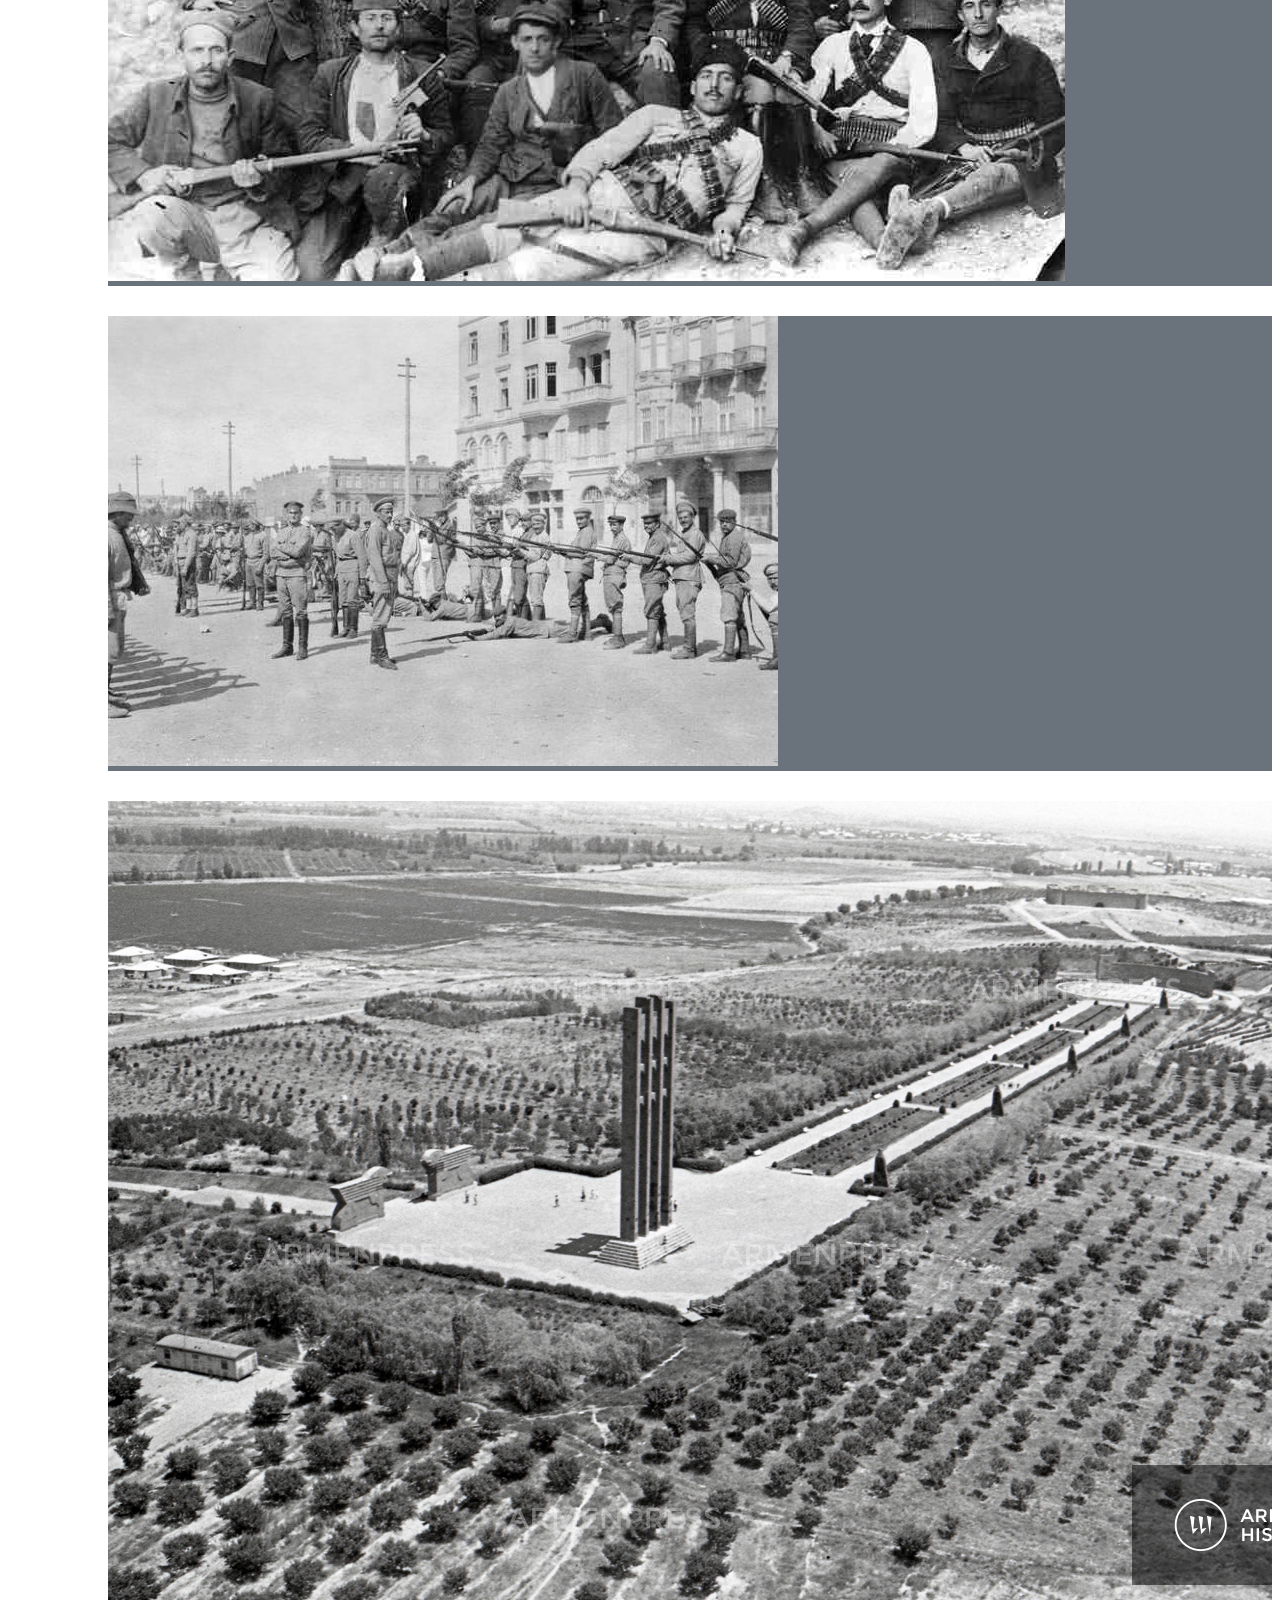
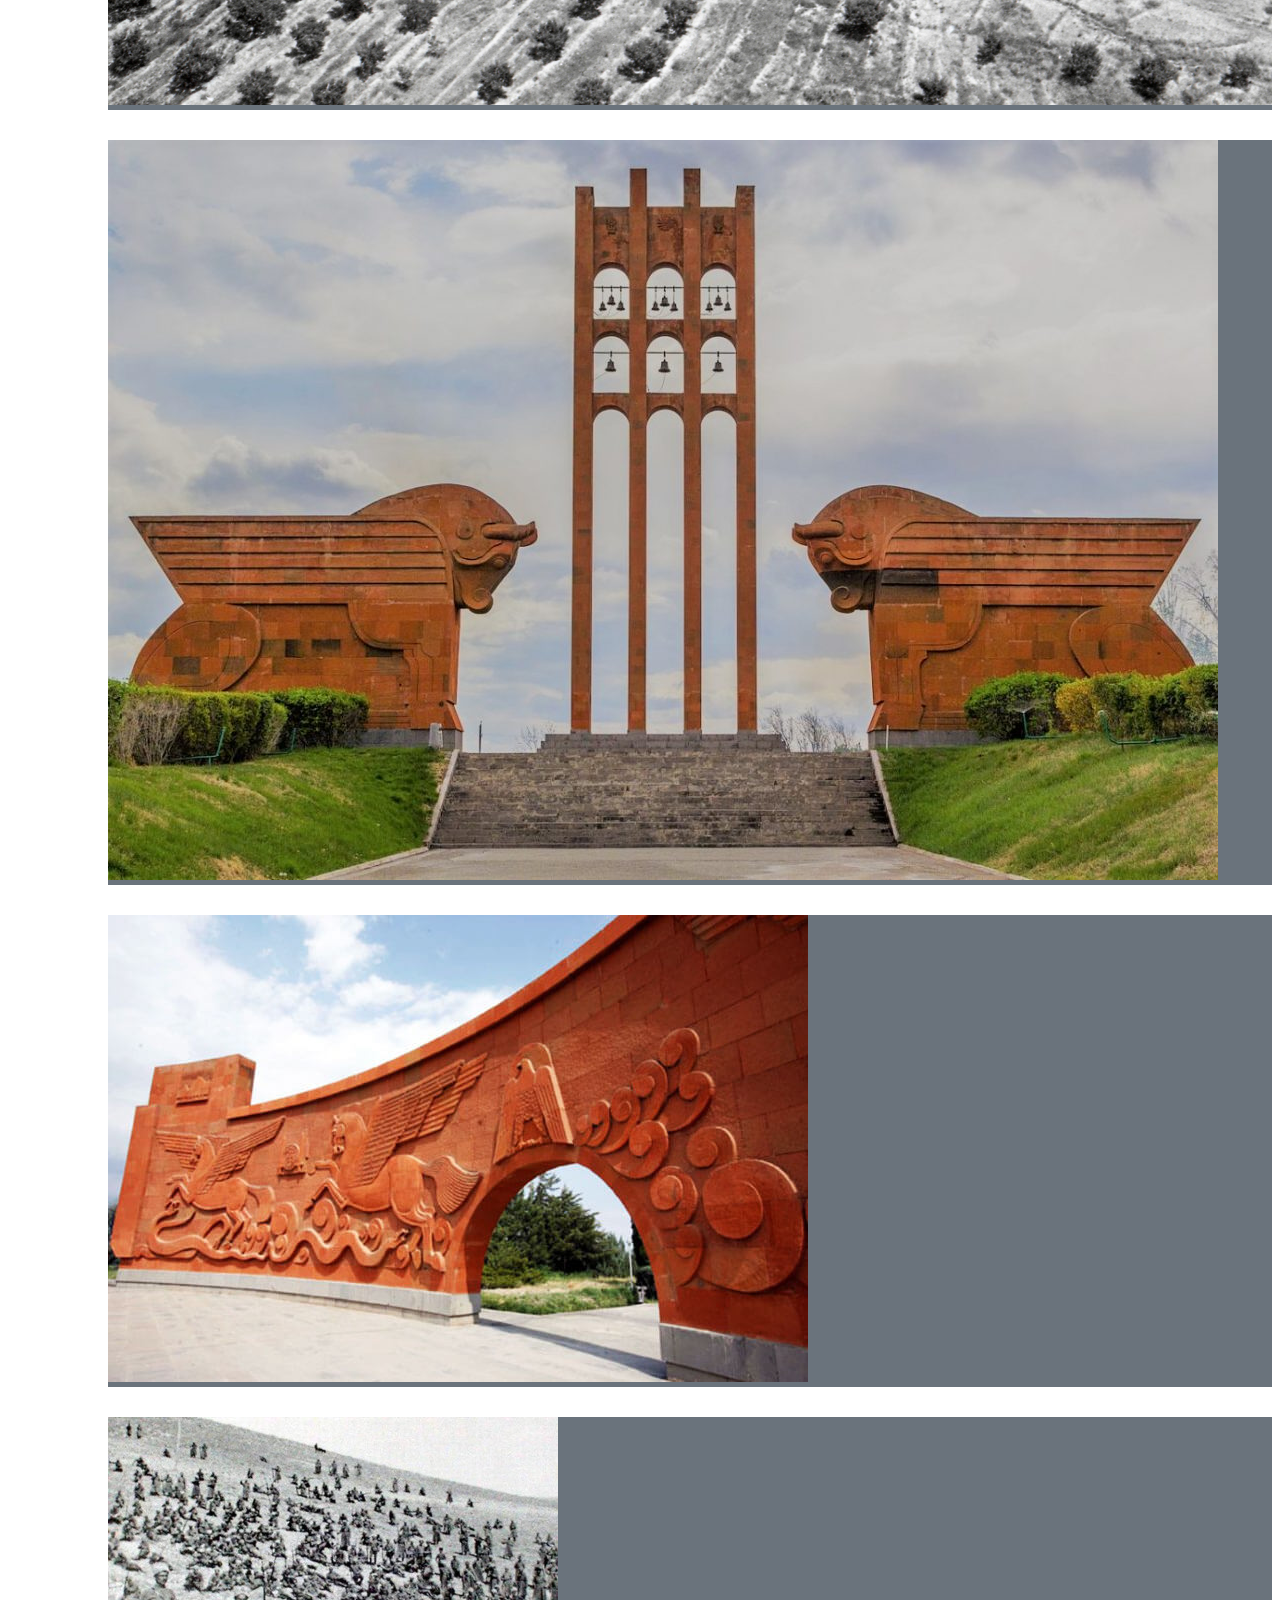
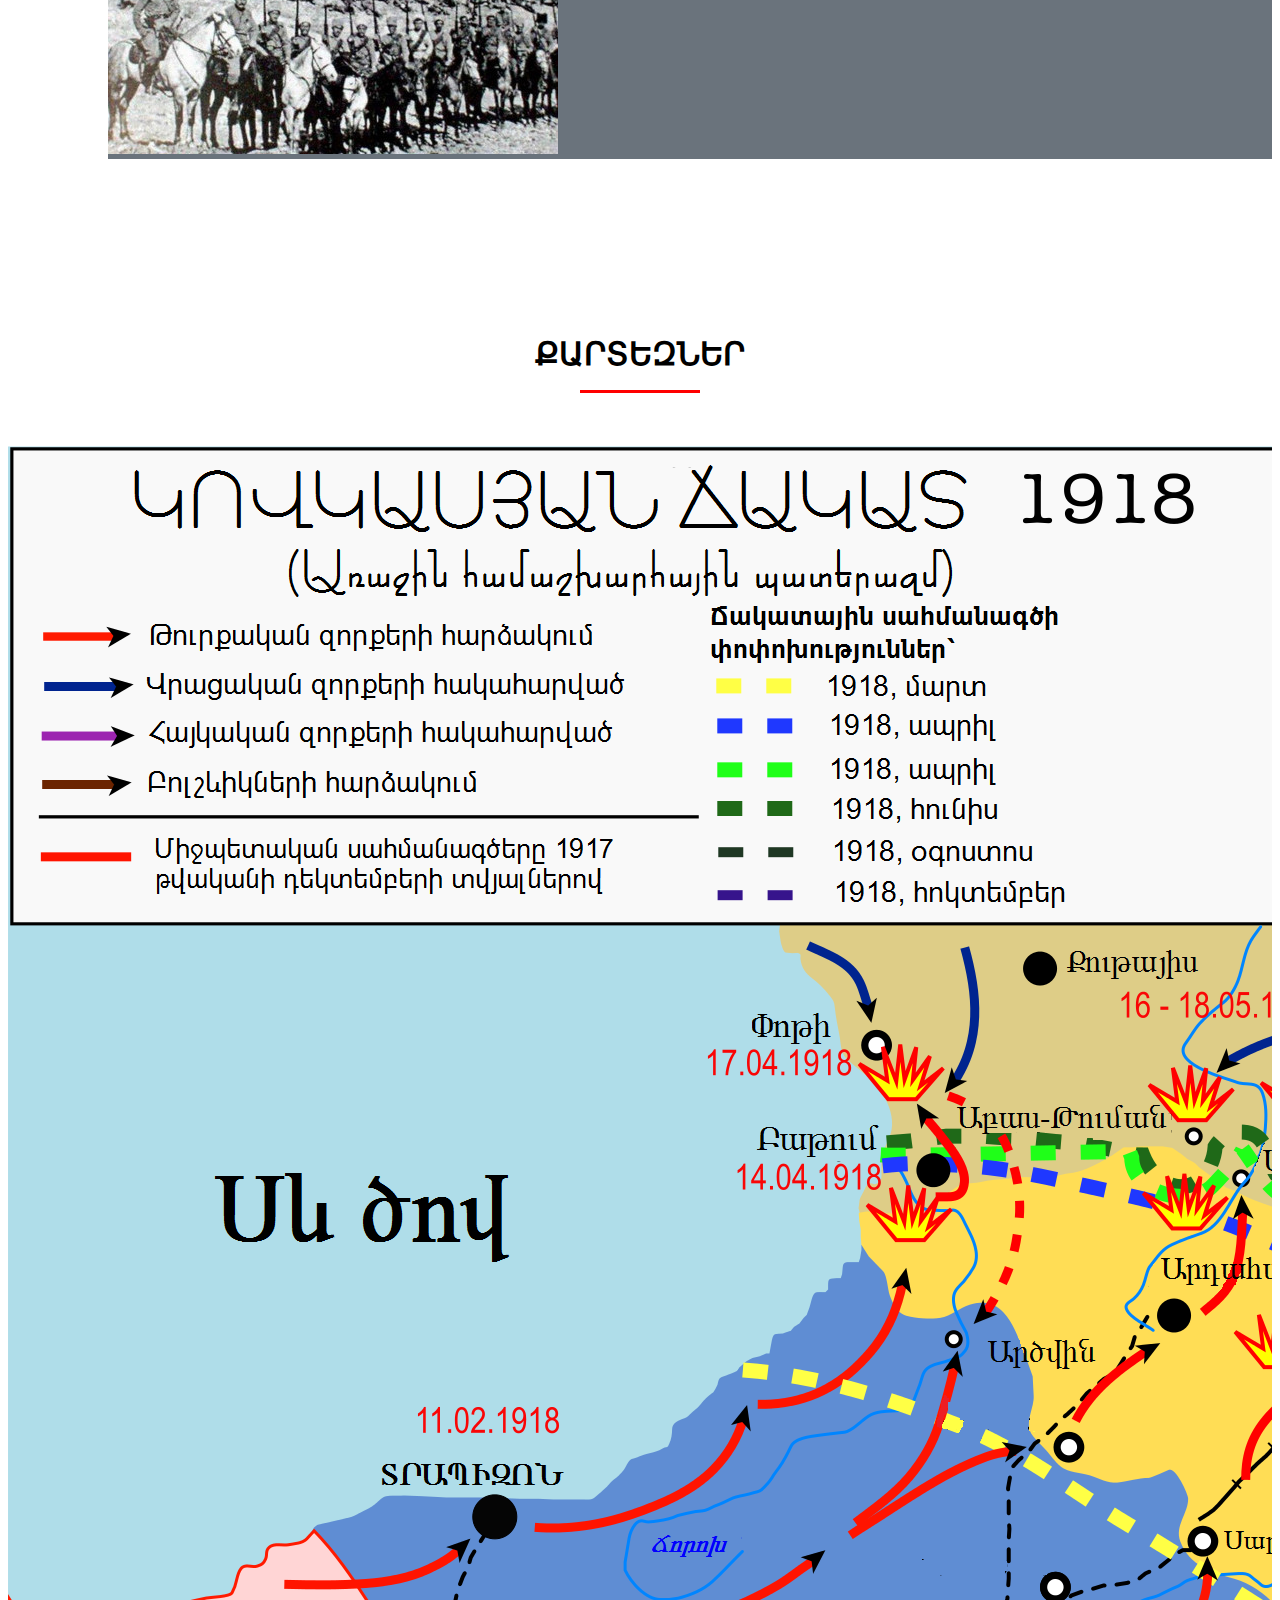
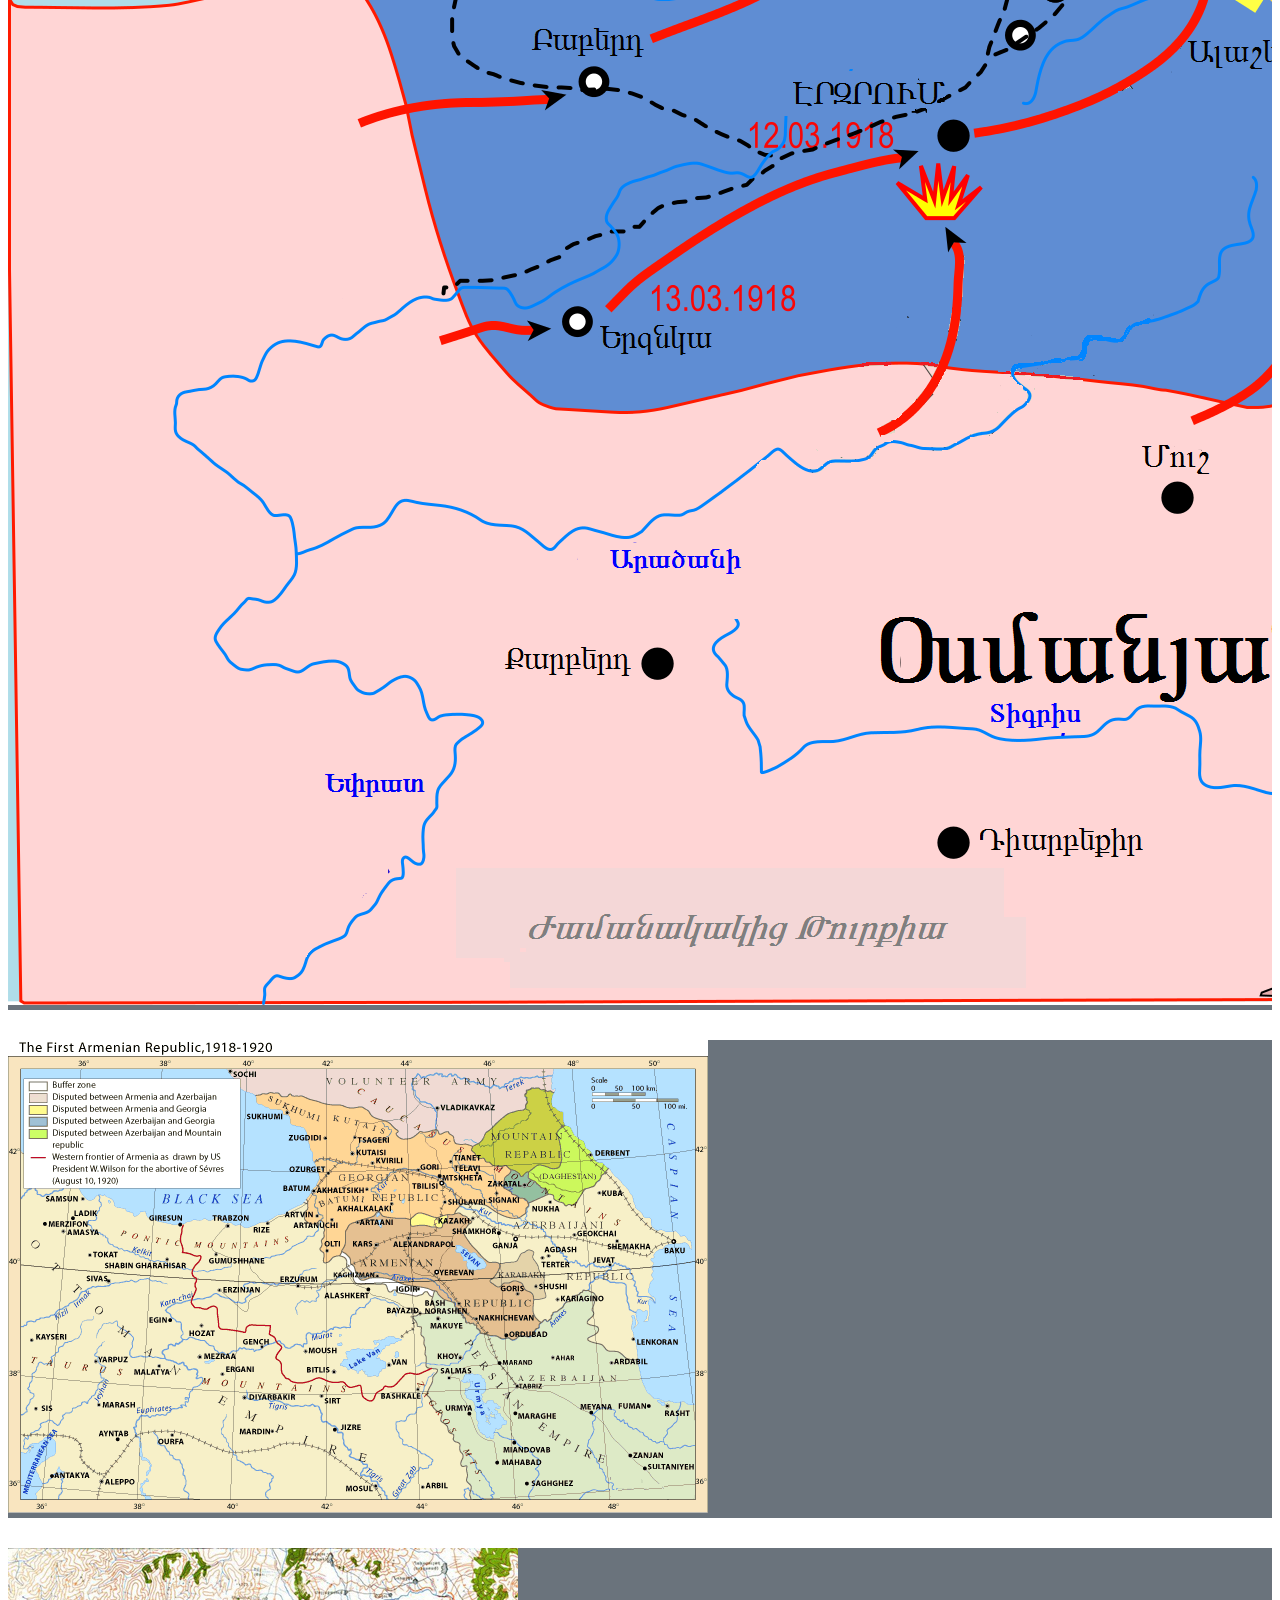
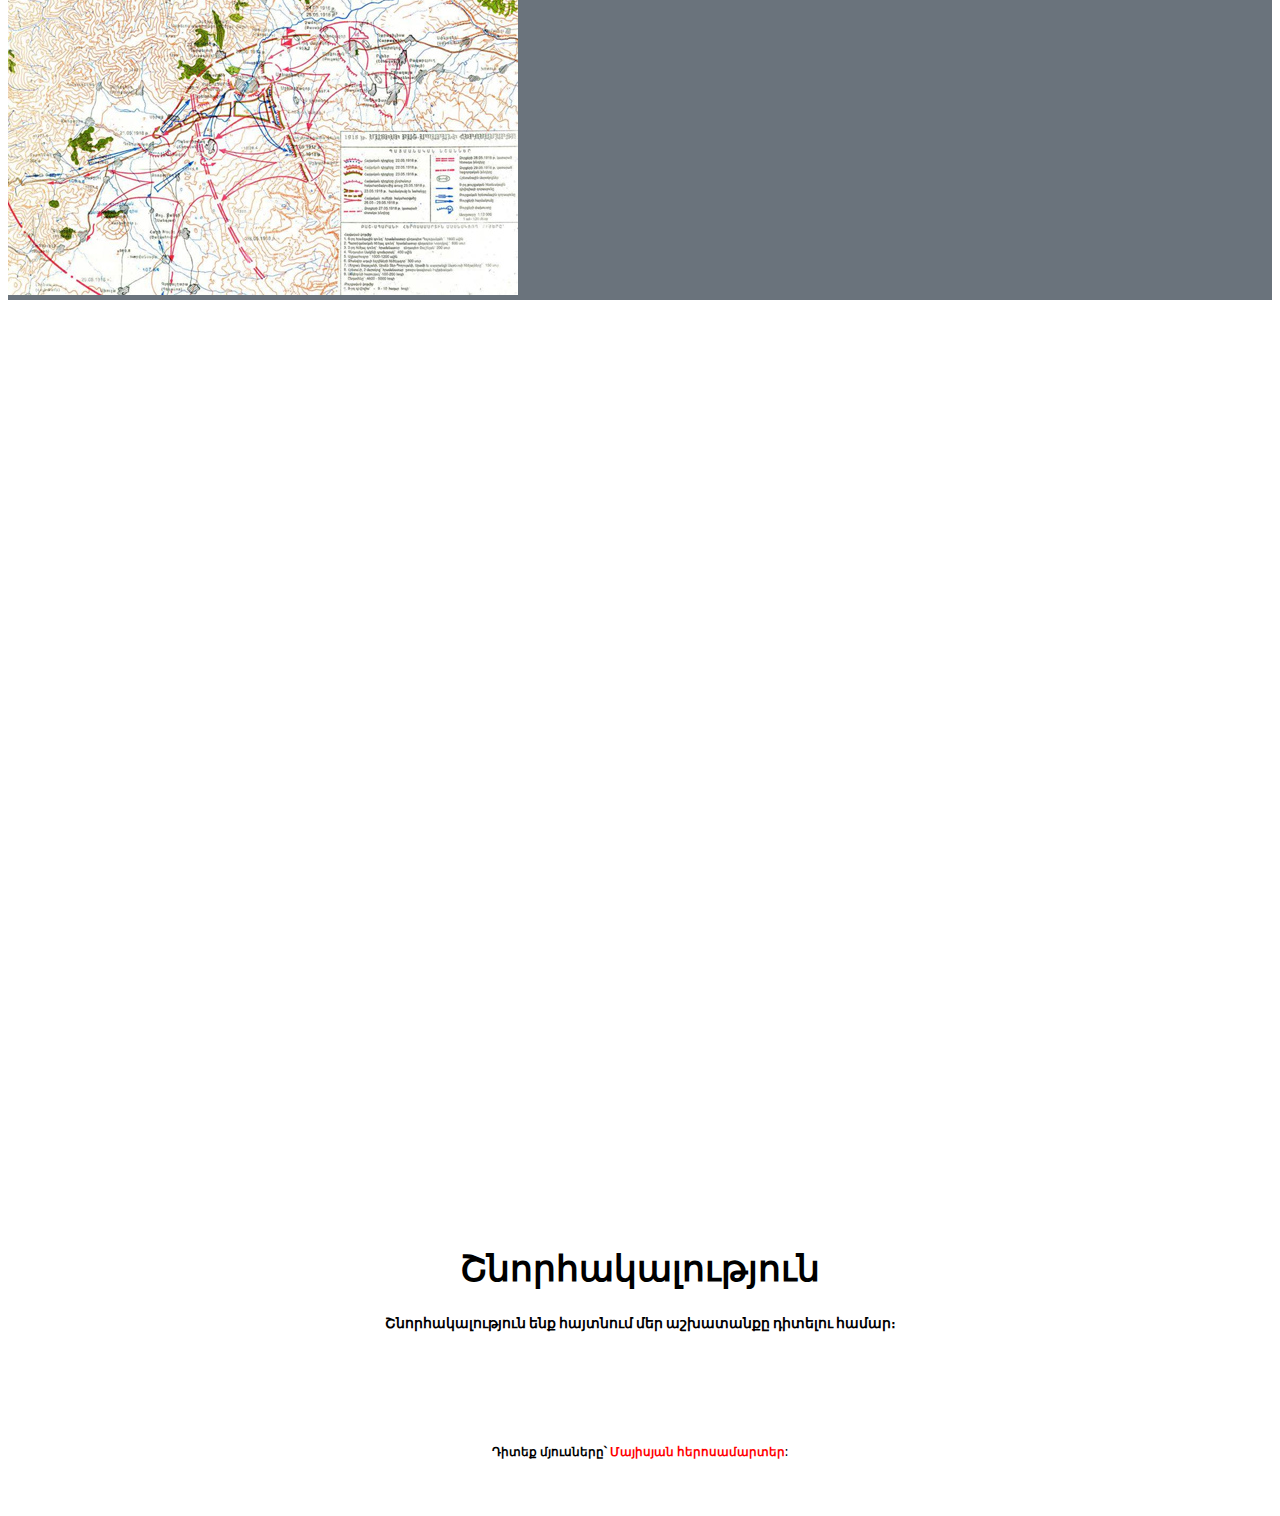
==== commit 7b117a2f: "Add files via upload" ====
--- a/index.html
+++ b/index.html
@@ -5,7 +5,7 @@
   <meta charset="utf-8">
   <meta content="width=device-width, initial-scale=1.0" name="viewport">
 
-  <title>Սարդարապատի հերոսամարտ</title>
+  <title>Բաշ-Ապարանի ճակատամարտ</title>
   <meta content="" name="description">
   <meta content="" name="keywords">
 
@@ -28,9 +28,9 @@
   <link href="assets/css/style.css" rel="stylesheet">
 
   <!-- =======================================================
-  * Template Name: Squadfree
+  * Template Name: MyResume
   * Updated: Mar 13 2024 with Bootstrap v5.3.3
-  * Template URL: https://bootstrapmade.com/squadfree-free-bootstrap-template-creative/
+  * Template URL: https://bootstrapmade.com/free-html-bootstrap-template-my-resume/
   * Author: BootstrapMade.com
   * License: https://bootstrapmade.com/license/
   ======================================================== -->
@@ -38,54 +38,163 @@
 
 <body>
 
+  <!-- ======= Mobile nav toggle button ======= -->
+  <!-- <button type="button" class="mobile-nav-toggle d-xl-none"><i class="bi bi-list mobile-nav-toggle"></i></button> -->
+  <i class="bi bi-list mobile-nav-toggle d-lg-none"></i>
+  <!-- ======= Header ======= -->
+  <header id="header" class="d-flex flex-column justify-content-center">
+
+    <nav id="navbar" class="navbar nav-menu">
+      <ul>
+        <li><a href="#hero" class="nav-link scrollto active"><i class="bx bx-home"></i> <span>Գլխավոր Էջ</span></a></li>
+        <li><a href="#about" class="nav-link scrollto"><i class="bx bx-user"></i> <span>Ընդհանուր</span></a></li>
+        <li><a href="#facts" class="nav-link scrollto"><i class="bx bx-file-find"></i> <span>Հետաքրքիր փատեր</span></a></li>
+        <li><a href="#skills" class="nav-link scrollto"><i class="bx bx-book-content"></i> <span>Նախապատմություն</span></a></li>
+        <li><a href="#services" class="nav-link scrollto"><i class="bx bx-landscape"></i> <span>Ընթացք</span></a></li>
+        <li><a href="#resume" class="nav-link scrollto"><i class="bx bx-flag"></i> <span>Ավարտ</span></a></li>
+        <li><a href="#portfolio" class="nav-link scrollto"><i class="bx bx-image"></i> <span>Ֆոտոշարք</span></a></li>
+        <li><a href="#portfolio" class="nav-link scrollto"><i class="bx bx-map"></i> <span>Քարտեզներ</span></a></li>
+      </ul>
+    </nav><!-- .nav-menu -->
+
+  </header><!-- End Header -->
 
   <!-- ======= Hero Section ======= -->
-  <section id="hero">
-    <div class="hero-container" data-aos="fade-up">
-      <h1>Սարդարապատի հերոսամարտ</h1>
+  <section id="hero" class="d-flex flex-column justify-content-center">
+    <div class="container" data-aos="zoom-in" data-aos-delay="100">
+      <h1>ԲԱՐԻ ԳԱԼՈՒՍՏ</h1>
+      <p><span class="typed" data-typed-items="Այստեղ ձեզ կներկայացնենք Սարդարապատի հերոսամարտը"></span></p>
     </div>
   </section><!-- End Hero -->
 
   <main id="main">
 
-    <!-- ======= Services Section ======= -->
+    <!-- ======= About Section ======= -->
+    <section id="about" class="about">
+      <div class="container" data-aos="fade-up">
+
+        <div class="section-title">
+          <h2>Ընդհանուր</h2>
+          <h3>Սարդարապատի ճակատամարտը տեղի է ունեցել 1918 թվականի մայիսի 21-29, հայկական կանոնավոր զորամասերի, աշխարհազորի և Արևելյան Հայաստան ներխուժած թուրքական զորաբանակի միջև։ Սարդարապատի հերոսամարտը հաճախ անվանում են «20-րդ դարի Ավարայր»։ </h3>
+        </div>
+
+        <div class="row">
+          <div class="col-lg-4">
+            <img src="assets/img/profile-img.jpg" class="img-fluid" alt="" width="512" height="312">
+          </div>
+          <div class="col-lg-8 pt-4 pt-lg-0 content">
+            <div class="row">
+              <div class="col-lg-6">
+                <ul>
+                  <li><i class="bi bi-chevron-right"></i> <strong>Սկիզբ:</strong> <span>Մայիս 22 1918</span></li>
+                  <li><i class="bi bi-chevron-right"></i> <strong>Ավարտ:</strong> <span>Մայիս 29 1918</span></li>
+                  <li><i class="bi bi-chevron-right"></i> <strong>Վայր:</strong> <span>Սարդարապատ</span></li>
+                  <li><i class="bi bi-chevron-right"></i> <strong>Արդյունք:</strong> <span>Հայկական կողմի մեծ հաղթանակ</span></li>
+                </ul>
+              </div>
+              <div class="col-lg-6">
+                <ul>
+                  <li><i class="bi bi-chevron-right"></i> <strong>Հայաստանի ուժեր:</strong> <span>10000 մարտիկ</span></li>
+                  <li><i class="bi bi-chevron-right"></i> <strong>Թուրքիայի ուժեր:</strong> <span>10000 զինվոր</span></li>
+                  <li><i class="bi bi-chevron-right"></i> <strong>Հայաստանի կորուստներ:</strong> <span>200+</span></li>
+                  <li><i class="bi bi-chevron-right"></i> <strong>Թուրքիայի կորուստներ:</strong> <span>3500 զոհ</span></li>
+                </ul>
+              </div>
+            </div>
+            <p>Սարդարապատի ճակատամարտը Առաջին համաշխարհային պատերազմի կովկասյան արշավի ճակատամարտ էր, որը տեղի ունեցավ Հայաստանի Սարդարապատի մոտակայքում, 1918 թվականի մայիսի 22-ից 29-ը, հայկական կանոնավոր զորամասերի և աշխարհազորայինների և Արևելյան Հայաստան ներխուժած օսմանյան բանակի միջև։ Քանի որ Սարդարապատը գտնվում է մայրաքաղաք Երևանից մոտավորապես 40 կիլոմետր դեպի արևմուտք, ճակատամարտը ոչ միայն կասեցրեց օսմանյան առաջխաղացումը դեպի մնացած Հայաստան, այլև կանխեց հայ ազգի լիակատար ոչնչացումը: Ճակատամարտը ճանապարհ հարթեց Հայաստանի Առաջին Հանրապետության ստեղծման և Բաթումի պայմանագրի՝ Օսմանյան կայսրության կողմից Հայաստանի ճանաչման համար: Քրիստոֆեր Ջ. Ուոքերի խոսքով, եթե հայերը պարտվեին այս ճակատամարտը, «Շատ հնարավոր է, որ Հայաստան բառը այսուհետև կմատնանշեր միայն հնադարյան աշխարհագրական տերմին»: </p>
+          </div>
+        </div>
+
+      </div>
+    </section><!-- End About Section -->
+
+     <!-- ======= Facts Section ======= -->
+     <section id="facts" class="facts">
+      <div class="container" data-aos="fade-up">
+
+        <div class="section-title">
+          <h2>Հետաքրքիր փատեր</h2>
+          <h5>1.Հայկական միասնություն. Ճակատամարտը նշանավորեց տարբեր ծագում ունեցող հայերի, այդ թվում փախստականների, կամավորների և կանոնավոր բանակի ստորաբաժանումների զգալի միասնության պահը: Այս միասնությունը վճռորոշ նշանակություն ունեցավ օսմանցիների դեմ նրանց հաջողության համար։ 
+
+            <br />
+            <br />
+            2.Ղեկավարություն՝ փորձառու զորավար գեներալ Մովսես Սիլիկյանը առանցքային դեր է խաղացել հայոց պաշտպանությունը կազմակերպելու և ճակատամարտի ժամանակ զորքերի ղեկավարման գործում։ Նրա առաջնորդությունը մեծ դեր ունեցավ հայկական հաղթանակի համար:
+            <br />
+            <br />
+            3.Արտաքին օգնություն. Մինչ հայ պաշտպանները հիմնականում ինքնուրույն էին, նրանք որոշակի օգնություն ստացան օտար ուժերից: Թիֆլիսի Հայոց ազգային խորհրդին հաջողվեց բրիտանացիներից և ֆրանսիացիներից ապահովել սահմանափակ ռազմական օգնություն, որը ներառում էր փոքր զենք և զինամթերք:
+            <br />
+            <br />
+            4.Հնարամիտություն զենքերում. Ժամանակակից սպառազինության բացակայության պատճառով հայ պաշտպանները ցույց տվեցին ուշագրավ հնարամտություն՝ իրենց սահմանափակ զինանոցը լրացնելու համար գյուղատնտեսական գործիքները, ինչպիսիք են դեսանտներն ու պատառաքաղները, վերածելով ինքնաշեն զենքերի:
+            <br />
+            <br />
+            5.Կապի ցանցերի օգտագործում. Սարդարապատի հայկական ուժերը արդյունավետորեն օգտագործել են կապի ցանցերը, ներառյալ բեռնակիր աղավնիները և վազորդները, հաղորդագրություններ փոխանցելու և նրանց պաշտպանությունը համակարգելու համար: Սա նրանց հնարավորություն տվեց պահպանել հաղորդակցությունը՝ չնայած մարտական քաոսի պատճառով առաջացած խափանումներին:
+            <br />
+            <br />
+          </h5>
+          </div>
+        </div>
+
+      </div>
+    </section><!-- End Facts Section -->
+
+    <!-- ======= Skills Section ======= -->
+    <section id="skills" class="skills section-bg">
+      <div class="container" data-aos="fade-up">
+
+        <div class="section-title">
+          <h2>Նախապատմություն</h2>
+          <p>1917 թվականի Հոկտեմբերյան հեղափոխությունից և Օսմանյան կայսրության և Անդրկովկասյան կոմիսարիատի միջև հրադադարից հետո հայկական ջոկատները փոխարինեցին Արևմտյան Հայաստանում նահանջող ռուսական ուժերին։ Օսմանյան կառավարությունը նպատակ ուներ վերականգնել գրավյալ տարածքները և ներխուժել Արևելյան Հայաստան։ Չնայած գերմանացի դաշնակիցների առարկություններին, Օսմանյան կայսրության Երրորդ բանակը հարձակումներ սկսեց՝ գրավելով արևմտահայ բնակավայրերը և գրավելով Կարսի ամրոցը 1918թ. ապրիլին։ Նրանք Անդրկովկասյան իշխանություններից պահանջում էին հանձնել առանցքային տարածքներն ու երկաթուղիները։ Թուրքական ուժերը մայիսին արագ գրավեցին Ալեքսանդրապոլը՝ սպառնալով Արեւելյան Հայաստանին։ Թուրքական ռազմական հրամանատարությունը հատուկ ջոկատ է ստեղծել Արևելյան Հայաստան ներխուժելու համար՝ հանդիպելով հայ հրամանատար Թովմաս Նազարբեկյանի գլխավորած դիմադրությանը։ Հայկական զորքերը Մովսես Սիլիկյանի գլխավորությամբ նահանջեցին դեպի Արարատյան դաշտ՝ պաշտպանելու Երևանը։ Սա հանգուցային պահ եղավ Առաջին համաշխարհային պատերազմի ժամանակ հայ-թուրքական հակամարտության մեջ՝ հիմք հանդիսանալով հետագա ներգրավումների և վերջնական խաղաղ բանակցությունների համար:</p>
+            <br />
+            <br />
+            <br />         
+            <img id="map1img" src="./assets/img/map1.png" alt="" width="700" height="500">
+          <img id="map2img" src="./assets/img/map2.png" alt="" width="700" height="500">
+
+        </div>
+      </div>
+    </section><!-- End Skills Section -->
+
+     <!-- ======= Services Section ======= -->
     <section id="services" class="services">
-      <div class="container">
-
-        <div class="section-title" data-aos="fade-in" data-aos-delay="100">
-          <h2>Սարդարապատի պատմությունը</h2>
-          <p>Սարդարապատի հերոսամարտը տեղի է ունեցել 1918 թվականի մայիսի 21-28-ին, հայկական կանոնավոր բանակի ու աշխարհազորայինների եւ Արեւելյան Հայաստան ներխուժած թուրք զավթիչների միջեւ: Մարտը տեղի է ունեցել Հոկտեմբերյան քաղաքի մերձակայքում, Սարդարապատ կայարանի մոտ, որը գտնվում է Արմավիր մարզում:Սարդարապատի հերոսամարտը հաճախ անվանում են «20-րդ դարի Ավարայր»։ Սարդարապատի ճակատամարտով Արարատյան դաշտավայրում հայությունը փրկվեց անխուսափելի ոչնչացումից, և նպաստավոր պայմաններ ստեղծվեցին հայոց պետականության վերականգնման համար         </p>
+      <div class="container" data-aos="fade-up">
+
+        <div class="section-title">
+          <h2>Ընթացք</h2>
+          <p>Երբ մենք նշում ենք Հայաստանի Առաջին Հանրապետության 100 ամյակը, Սարդարապատի նշանակությունը ավելի էական է դառնում հայոց պատմության մեջ։ Դա ոչ միայն խափանեց թուրքական առաջխաղացումը դեպի մնացած Հայաստանի տարածքում, այլ նաև կանխեց հայ ազգի ոչնչացումը։ «Եթե հայերը պարտվեին Սարդարապատի հերոսամարտում, շատ հնարավոր է, որ «Հայաստան» անունը այսուհետ նշանակեր միայն անտիկ աշխարագրական տերմին», ― գրել է Քրիստոֆեր ՈՒոլկերը։ Բրեստ֊Լիտովսկի խաղաղության պայմանագրի ստորագրոումից 2 ամիս անց (1918թ․ ― մարտի 3) Օսմանյան կայսրությունը հարձակվեց։ Օսմանյան ուժերը, խախտելով ռուսների հետ պայմանագիրը, 1918թ․ մայիսին անցավ սահմանը և հարձակվեց Ալեքսանդրապոլի (Գյումրի) վրա։ Օսմանյան բանակի նպատակն էր ջախջախել հայերին, գրավել Անդրկովկասը և Բաքվի նավթահանքերը։ Oսմանցիներին հաջողվեց գրավել Ալեքսանդրապոլը։ Հետո նրանք շարժվեցին դեպի Արարատյան դաշտ՝ Հայաստանի սիրտը։ Հայ գեներալ Թովմաս Նազարբեկյանը Դրաստամատ Կանայանի (Դրո) օգնությամբ զբաղեցրին ռուսների կողմից լքված դիրքերը և ստեղծեցին փոքր հայկական զորաջոկատ։ Կաթողիկոս Գևորգ 5֊րդը՝ նեղված իր ժողովրդի վիճակից, հրամայեց, որ Էջմիածնի մայր տաճարի և բոլոր հայկական եկեղեցիների զանգերը հնչեն՝ կոչ անելով իր ժողովրդին օգնել կռվող զինվորներին և մասնակցել հայրենիքի պաշտպանությանը։ Մի խումբ հոգևորականներ և Էջմիածնի միաբանության անդամներ Եզնիկ Վարդապետի գլխավորությամբ մեկնեցին սահման՝ կռվելու զավթիչների դեմ։ Եպիսկոպոս Գարեգին Հովսեփյանը, ձիու վրա շրջելով, ոգևորում էր զորքերին։ Հայերը բոլոր ոլորտներից՝ գյուղացիներ, գրողներ, արհեստավորներ և հոգևորականներ, ձևավորում էին զորաջոկատներ։ Երիտասարդ աղջիկներն ու տղաները ջուր, սնունդ և զինամթերք էին հասցնում զինվորներին ոտքով, էշերով և սայլերով։ Մայիսի 21-ին Սարդարապատը գրավելուց հետո թուրքական ուժերը շարժվեցին դեպի Եղեգնուտ։ Մայիսի 22-ին հայկական ուժերը դիմեցին հակահարվածի՝ գեներալ Մովսես Սիլիկյանի և հրամանատար Պողոս Բեկ-Փիրումյանի գլխավորությամբ։ Հայկական 5-րդ զորագնդին և հատուկ հեծելածորին հաջողվեց կանգնեցնել օսմանցիներին Սարդարապատի, Բաշ-Ապարանի և Ղարաքիլիսայի եռօրյա ճակատամարտում՝ ստիպելով թշնամուն նահանջել 20 կմ դեպի արևմուտք։ Վերակազմավորվելուց հետո օսմանցիները փորձեցին անցնել Արաքս գետը, բայց հանդիպեցին ուժեղ դիմադրության հայկական հինգերորդ զորագնդի կողմից։ Մայիսի 27-ին հայկական ուժերը գնդապետ Կարապետ Հասան֊Փաշայանի գլխավորությամբ գրավեցին Օսմանյան դիրքերը։ Չնայած օգնող ուժերի ժամանմանը օսմանցիները ծանր կորուստներ կրեցին, և նրանց հրամանատարները հայտարարեցին ընդհանուր նահանջ՝ Օսմանյան բանակի մնացորդները փրկելու համար։
+
+          </p>
+          <img src="./assets/img/img2.jpg">
+          <img src="./assets/img/img3.jpg">
+          </div>
+        </div>
+
+      </div>
+    </section><!-- End Services Section -->
+
+    <!-- ======= Resume Section ======= -->
+    <section id="resume" class="resume">
+      <div class="container" data-aos="fade-up">
+
+        <div class="section-title">
+          <h2>Ավարտ</h2>
+          <p>Մայիսի 26-ին Դիրքային փոփոխություններ չեն եղել։ Թուրքերը մի քանի ուղղություններում փորձել են առաջ շարժվել, սակայն չի հաջողվել։ Օրվա վերջին Սարդարապատից Ապարան են փոխադրվել կապիտան Խորեն Իգիթխանյանի հրետանային մարտկոցը, գնդապետ Հովսեփյանի 5-րդ հրաձգային գունդը։ Մայիսի 27-ին Ապարանի ռազմաճակատում հայ աշխարհազորայինների, զինված խմբերի, կադրային զինվորների թիվն անցել է 9000-ից։ Թեև թուրքերը դարձյալ թվական գերազանցություն ունեին, բայց հոգեբանական առավելությունն անվերապահորեն անցել էր հայերի կողմը։ Չկարողանալով դիմագրավել հայերի գրոհներին՝ թուրքերը թողել են Նիգավանը, Մելիքգյուղը և կենտրոնացել են Ճահճուտի մոտակա բարձունքներում։ Մայիսի 28-ին Թիֆլիսում գործող Հայոց Ազգային խորհուրդը Հայաստանը հայտարարել է անկախ պետություն և ստանձնել իշխանության պատասխանատվությունը։ Բայց Ապարանի ռազմաճակատում այդ կարևորագույն նորությունը դեռևս չգիտեին։ Դրաստամատ Կանայանն անձամբ ամբողջ ճակատը տարել է թշնամու դեմ գրոհի։ Դիրքերը գրավվել են զոհերի գնով։ Այդ օրը զոհվել են սեբաստացի Ազարիկը, գանձակեցի Զեմլյակը, գառնեցի Մարտիրոսի հորեղբորորդին, այլ քաջորդիներ։ Չնայած կորուստներին՝ հայերը գրոհը չեն դադարեցրել նաև գիշերը։
+            Մայիսի 29-ին Թուրքական դիվիզիայի արյունաքամ մնացորդները սպիտակ դրոշ են պարզել։</p>
           <br />
-          <h2>Սկիզբ</h2>
-          <p>1918 թ․ քիչ անց, ացնելով ցեղասպանության սարսափների միջով, հայերը ստիպված էին խափանել Օսմանյան բանակի ներխուժումը Հայաստանի պատմական հողեր՝ այն տարածքը, որը եղել է Ռուսական կայսրության մաս, և որտեղ գաղթեցին 100000֊ավոր հայ փախստականներ։ Սարդարապատի ճակատամարտում, որը տեղի է ունեցել մայիսին Սարդարապատի մոտ՝ Երևանից 40 կմ արևմուտք, հայերը ցույց տվեցին իրենց ուժը և միությունը։    </p> 
           <br />
-          <h2>Ընթացքը</h2>
-          <p>Երբ մենք նշում ենք Հայաստանի Առաջին Հանրապետության 100 ամյակը, Սարդարապատի նշանակությունը ավելի էական է դառնում հայոց պատմության մեջ։ Դա ոչ միայն խափանեց թուրքական առաջխաղացումը դեպի մնացած Հայաստանի տարածքում, այլ նաև կանխեց հայ ազգի ոչնչացումը։ «Եթե հայերը պարտվեին Սարդարապատի հերոսամարտում, շատ հնարավոր է, որ «Հայաստան» անունը այսուհետ նշանակեր միայն անտիկ աշխարագրական տերմին», ― գրել է Քրիստոֆեր ՈՒոլկերը։
-            Բրեստ֊Լիտովսկի խաղաղության պայմանագրի ստորագրոումից 2 ամիս անց (1918թ․ ― մարտի 3) Օսմանյան կայսրությունը հարձակվեց։ Օսմանյան ուժերը, խախտելով ռուսների հետ պայմանագիրը, 1918թ․ մայիսին անցավ սահմանը և հարձակվեց Ալեքսանդրապոլի (Գյումրի) վրա։ Օսմանյան բանակի նպատակն էր ջախջախել հայերին, գրավել Անդրկովկասը և Բաքվի նավթահանքերը։  
-            
-            Oսմանցիներին հաջողվեց գրավել Ալեքսանդրապոլը։ Հետո նրանք շարժվեցին դեպի Արարատյան դաշտ՝ Հայաստանի սիրտը։ Հայ գեներալ Թովմաս Նազարբեկյանը Դրաստամատ Կանայանի (Դրո) օգնությամբ զբաղեցրին ռուսների կողմից լքված դիրքերը և ստեղծեցին փոքր հայկական զորաջոկատ։  
-            
-            Կաթողիկոս Գևորգ 5֊րդը՝ նեղված իր ժողովրդի վիճակից, հրամայեց, որ Էջմիածնի մայր տաճարի և բոլոր հայկական եկեղեցիների զանգերը հնչեն՝ կոչ անելով իր ժողովրդին օգնել կռվող զինվորներին և մասնակցել հայրենիքի պաշտպանությանը։ Մի խումբ հոգևորականներ և Էջմիածնի միաբանության անդամներ Եզնիկ Վարդապետի գլխավորությամբ մեկնեցին սահման՝ կռվելու զավթիչների դեմ։ Եպիսկոպոս Գարեգին Հովսեփյանը, ձիու վրա շրջելով, ոգևորում էր զորքերին։ Հայերը բոլոր ոլորտներից՝ գյուղացիներ, գրողներ, արհեստավորներ և հոգևորականներ, ձևավորում էին զորաջոկատներ։ Երիտասարդ աղջիկներն ու տղաները ջուր, սնունդ և զինամթերք էին հասցնում զինվորներին ոտքով, էշերով և սայլերով։ 
-            
-            Մայիսի 21-ին Սարդարապատը գրավելուց հետո թուրքական ուժերը շարժվեցին դեպի Եղեգնուտ։ Մայիսի 22-ին հայկական ուժերը դիմեցին հակահարվածի՝ գեներալ Մովսես Սիլիկյանի և հրամանատար Պողոս Բեկ-Փիրումյանի գլխավորությամբ։ Հայկական 5-րդ զորագնդին և հատուկ հեծելածորին հաջողվեց կանգնեցնել օսմանցիներին Սարդարապատի, Բաշ-Ապարանի և Ղարաքիլիսայի եռօրյա ճակատամարտում՝ ստիպելով թշնամուն նահանջել 20 կմ դեպի արևմուտք։ Վերակազմավորվելուց հետո օսմանցիները փորձեցին անցնել Արաքս գետը, բայց հանդիպեցին ուժեղ դիմադրության հայկական հինգերորդ զորագնդի կողմից։  
-            
-            Մայիսի 27-ին հայկական ուժերը գնդապետ Կարապետ Հասան֊Փաշայանի գլխավորությամբ գրավեցին Օսմանյան դիրքերը։ Չնայած օգնող ուժերի ժամանմանը օսմանցիները ծանր կորուստներ կրեցին, և նրանց հրամանատարները հայտարարեցին ընդհանուր նահանջ՝ Օսմանյան բանակի մնացորդները փրկելու համար։
-            </p>
           <br />
-          <h2>Հաղթանակից հետո</h2>
-          <p>Սարդարապատի ճակատամարտի հաղթանակից երկու օր անց՝ 1918 թ․ մայիսի 28-ին, Հայկական Ազգային Խորհուրդը Թիֆլիսում հայտարարեց Հայաստանի Ժողովրդական Հանրապետության անկախությունը, որը տևեց մինչև 1920 թ․ նոյեմբերի բոլշևիկյան զավթում։</p>
-          <br />
-          <h2>Ավարտը</h2>
-          <p>Բայց այն բանից հետո, երբ հայկական պատվիրակությունը Բաթումում ընդունեց եռօրյա թուրքական վերջնագիրը, նույն օրը (մայիսի 29) ստորագրվեց զինադադար։ Զորավար Թովմաս Նազարբեկյանի հրամանով հայկական բոլոր ուժերը դադարեցրել են հարձակումները։ Սա նշանավորեց Սարդարապատի ճակատամարտի ավարտը։ Սարդարապատի ճակատի զինվորներն ու հրամանատարական կազմը ծայրահեղ դժգոհ էին հրադադարի և հարձակումների դադարեցման լուրերից։ Հայկական հրետանու հրամանատար, գնդապետ Քրիստոֆոր Արարատյանի խոսքով, թեև հրադադարի կնքման ժամանակ Երևանի ջոկատը գտնվում էր բարենպաստ իրավիճակում, սակայն հարկադրված էր դադարեցնել գրոհը, քանի որ Երևանը բաց կլիներ թշնամու հարձակման համար հյուսիս-արևելքից։Ըստ որոշ վերլուծությունների՝ Սարդարապատի ճակատամարտում հարձակումների դադարեցման վրա ազդել է նաև հայկական զինապահեստների գրեթե դատարկ լինելու հանգամանքը, ինչպես նաև նոր պաշարներ ստանալուց հետո թուրքական զորքերի հերթական հակահարձակման վտանգը։
-            Բաթումում զինադադարի հաստատումից հետո Սարդարապատի ճակատի որոշ հատվածներում բախումները շարունակվեցին, սակայն էական փոփոխություններ չեղան։ Հունիսի 14-ին Բաթումի պայմանագրի ստորագրումից հետո հայկական բոլոր ստորաբաժանումները հետ են քաշվել իրենց դիրքերից մինչև պայմանագրով նախատեսված սահմանագիծը։
-            Սարդարապատի ճակատամարտում թուրքերի զոհերը կազմել են 3500, մինչդեռ հայկական կողմի կորուստները շատ ավելի քիչ են եղել, թեև ճշգրիտ տվյալներ չկան։</p>
-          <br />
-           <!-- ======= Portfolio Section ======= -->
+          <img src="./assets/img/lag.jpg" width="800" height="500">
+        </div>
+
+      </div>
+    </section><!-- End Resume Section -->
+
+    <!-- ======= Portfolio Section ======= -->
     <section id="portfolio" class="portfolio section-bg">
       <div class="container" data-aos="fade-up">
 
         <div class="section-title">
-          <h2>Նկարներ</h2>
+          <h2>Ֆոտոշարք</h2>
+          <p>Այստեղ ներկայացված են նկարներ Սարդարապատի հերոսամարտից, որտեղ ներկայացված է քաղաքը և զինվորական որոշ խմբեր, որտեղ նաև երևում են մեզ հայտնի մարդիկ։</p>
         </div>
 
         <div class="row portfolio-container" data-aos="fade-up" data-aos-delay="200">
@@ -107,7 +216,7 @@
               <img src="assets/img/portfolio/portfolio-2.jpg" class="img-fluid" alt="">
               <div class="portfolio-info">
                 <div class="portfolio-links">
-                  <a href="assets/img/portfolio/portfolio-2.jpg" data-gallery="portfolioGallery" class="portfolio-lightbox" title="Web 3"><i class="bx bx-plus"></i></a>
+                  <a href="assets/img/portfolio/portfolio-2.jpg" data-gallery="portfolioGallery" class="portfolio-lightbox"><i class="bx bx-plus"></i></a>
                   <a href="portfolio-details.html" class="portfolio-details-lightbox" data-glightbox="type: external" title="Portfolio Details"><i class="bx bx-link"></i></a>
                 </div>
               </div>
@@ -119,7 +228,7 @@
               <img src="assets/img/portfolio/portfolio-3.jpg" class="img-fluid" alt="">
               <div class="portfolio-info">
                 <div class="portfolio-links">
-                  <a href="assets/img/portfolio/portfolio-3.jpg" data-gallery="portfolioGallery" class="portfolio-lightbox" title="App 2"><i class="bx bx-plus"></i></a>
+                  <a href="assets/img/portfolio/portfolio-3.jpg" data-gallery="portfolioGallery" class="portfolio-lightbox"><i class="bx bx-plus"></i></a>
                   <a href="portfolio-details.html" class="portfolio-details-lightbox" data-glightbox="type: external" title="Portfolio Details"><i class="bx bx-link"></i></a>
                 </div>
               </div>
@@ -131,7 +240,7 @@
               <img src="assets/img/portfolio/portfolio-4.jpg" class="img-fluid" alt="">
               <div class="portfolio-info">
                 <div class="portfolio-links">
-                  <a href="assets/img/portfolio/portfolio-4.jpg" data-gallery="portfolioGallery" class="portfolio-lightbox" title="Card 2"><i class="bx bx-plus"></i></a>
+                  <a href="assets/img/portfolio/portfolio-4.jpg" data-gallery="portfolioGallery" class="portfolio-lightbox"><i class="bx bx-plus"></i></a>
                   <a href="portfolio-details.html" class="portfolio-details-lightbox" data-glightbox="type: external" title="Portfolio Details"><i class="bx bx-link"></i></a>
                 </div>
               </div>
@@ -143,7 +252,7 @@
               <img src="assets/img/portfolio/portfolio-5.jpg" class="img-fluid" alt="">
               <div class="portfolio-info">
                 <div class="portfolio-links">
-                  <a href="assets/img/portfolio/portfolio-5.jpg" data-gallery="portfolioGallery" class="portfolio-lightbox" title="Web 2"><i class="bx bx-plus"></i></a>
+                  <a href="assets/img/portfolio/portfolio-5.jpg" data-gallery="portfolioGallery" class="portfolio-lightbox"><i class="bx bx-plus"></i></a>
                   <a href="portfolio-details.html" class="portfolio-details-lightbox" data-glightbox="type: external" title="Portfolio Details"><i class="bx bx-link"></i></a>
                 </div>
               </div>
@@ -155,7 +264,7 @@
               <img src="assets/img/portfolio/portfolio-6.jpg" class="img-fluid" alt="">
               <div class="portfolio-info">
                 <div class="portfolio-links">
-                  <a href="assets/img/portfolio/portfolio-6.jpg" data-gallery="portfolioGallery" class="portfolio-lightbox" title="App 3"><i class="bx bx-plus"></i></a>
+                  <a href="assets/img/portfolio/portfolio-6.jpg" data-gallery="portfolioGallery" class="portfolio-lightbox"><i class="bx bx-plus"></i></a>
                   <a href="portfolio-details.html" class="portfolio-details-lightbox" data-glightbox="type: external" title="Portfolio Details"><i class="bx bx-link"></i></a>
                 </div>
               </div>
@@ -167,7 +276,7 @@
               <img src="assets/img/portfolio/portfolio-7.jpg" class="img-fluid" alt="">
               <div class="portfolio-info">
                 <div class="portfolio-links">
-                  <a href="assets/img/portfolio/portfolio-7.jpg" data-gallery="portfolioGallery" class="portfolio-lightbox" title="Card 1"><i class="bx bx-plus"></i></a>
+                  <a href="assets/img/portfolio/portfolio-7.jpg" data-gallery="portfolioGallery" class="portfolio-lightbox"><i class="bx bx-plus"></i></a>
                   <a href="portfolio-details.html" class="portfolio-details-lightbox" data-glightbox="type: external" title="Portfolio Details"><i class="bx bx-link"></i></a>
                 </div>
               </div>
@@ -179,19 +288,7 @@
               <img src="assets/img/portfolio/portfolio-8.jpg" class="img-fluid" alt="">
               <div class="portfolio-info">
                 <div class="portfolio-links">
-                  <a href="assets/img/portfolio/portfolio-8.jpg" data-gallery="portfolioGallery" class="portfolio-lightbox" title="Card 3"><i class="bx bx-plus"></i></a>
-                  <a href="portfolio-details.html" class="portfolio-details-lightbox" data-glightbox="type: external" title="Portfolio Details"><i class="bx bx-link"></i></a>
-                </div>
-              </div>
-            </div>
-          </div>
-
-          <div class="col-lg-4 col-md-6 portfolio-item filter-web">
-            <div class="portfolio-wrap">
-              <img src="assets/img/portfolio/portfolio-9.jpg" class="img-fluid" alt="">
-              <div class="portfolio-info">
-                <div class="portfolio-links">
-                  <a href="assets/img/portfolio/portfolio-9.jpg" data-gallery="portfolioGallery" class="portfolio-lightbox" title="Web 3"><i class="bx bx-plus"></i></a>
+                  <a href="assets/img/portfolio/portfolio-8.jpg" data-gallery="portfolioGallery" class="portfolio-lightbox"><i class="bx bx-plus"></i></a>
                   <a href="portfolio-details.html" class="portfolio-details-lightbox" data-glightbox="type: external" title="Portfolio Details"><i class="bx bx-link"></i></a>
                 </div>
               </div>
@@ -203,7 +300,61 @@
       </div>
     </section><!-- End Portfolio Section -->
 
-    <footer id="footer">
+  </main><!-- End #main -->
+
+  <section id="portfolio" class="portfolio section-bg">
+    <div class="container" data-aos="fade-up">
+
+      <div class="section-title">
+        <h2>Քարտեզներ</h2>
+      </div>
+
+      <div class="row portfolio-container" data-aos="fade-up" data-aos-delay="200">
+
+        <div class="col-lg-4 col-md-6 portfolio-item filter-app">
+          <div class="portfolio-wrap">
+            <img src="assets/img/map1.png" class="img-fluid" alt="">
+            <div class="portfolio-info">
+              <div class="portfolio-links">
+                <a href="assets/img/map1.png" data-gallery="portfolioGallery" class="portfolio-lightbox" title="App 1"><i class="bx bx-plus"></i></a>
+                <a href="portfolio-details.html" class="portfolio-details-lightbox" data-glightbox="type: external" title="Portfolio Details"><i class="bx bx-link"></i></a>
+              </div>
+            </div>
+          </div>
+        </div>
+
+        <div class="col-lg-4 col-md-6 portfolio-item filter-web">
+          <div class="portfolio-wrap">
+            <img src="assets/img/map2.png" class="img-fluid" alt="">
+            <div class="portfolio-info">
+              <div class="portfolio-links">
+                <a href="assets/img/portfolio/portfolio-2.jpg" data-gallery="portfolioGallery" class="portfolio-lightbox" title="Web 3"><i class="bx bx-plus"></i></a>
+                <a href="portfolio-details.html" class="portfolio-details-lightbox" data-glightbox="type: external" title="Portfolio Details"><i class="bx bx-link"></i></a>
+              </div>
+            </div>
+          </div>
+        </div>
+
+        <div class="col-lg-4 col-md-6 portfolio-item filter-app">
+          <div class="portfolio-wrap">
+            <img src="assets/img/map3.jpg" class="img-fluid" alt="">
+            <div class="portfolio-info">
+              <div class="portfolio-links">
+                <a href="assets/img/portfolio/portfolio-3.jpg" data-gallery="portfolioGallery" class="portfolio-lightbox" title="App 2"><i class="bx bx-plus"></i></a>
+                <a href="portfolio-details.html" class="portfolio-details-lightbox" data-glightbox="type: external" title="Portfolio Details"><i class="bx bx-link"></i></a>
+              </div>
+            </div>
+          </div>
+        </div>
+
+        <p><iframe src="https://www.google.com/maps/embed?pb=!1m18!1m12!1m3!1d48804.192502145954!2d43.980846340703366!3d40.136446599333816!2m3!1f0!2f0!3f0!3m2!1i1024!2i768!4f13.1!3m3!1m2!1s0x406aeff93612fa81%3A0xc04e6c8a8d2589ef!2sSardarapat!5e0!3m2!1sen!2sam!4v1711622356735!5m2!1sen!2sam" width="100%" height="800" style="border:0;" allowfullscreen="" loading="lazy" referrerpolicy="no-referrer-when-downgrade"></iframe></p>
+      </div>
+
+    </div>
+  </section>
+
+  <!-- ======= Footer ======= -->
+  <footer id="footer">
     <div class="container">
       <h3>Շնորհակալություն</h3>
       <h4>Շնորհակալություն ենք հայտնում մեր աշխատանքը դիտելու համար։</h4>
@@ -215,7 +366,7 @@
     </div>
   </footer><!-- End Footer -->
 
-
+  <div id="preloader"></div>
   <a href="#" class="back-to-top d-flex align-items-center justify-content-center"><i class="bi bi-arrow-up-short"></i></a>
 
   <!-- Vendor JS Files -->
@@ -225,6 +376,8 @@
   <script src="assets/vendor/glightbox/js/glightbox.min.js"></script>
   <script src="assets/vendor/isotope-layout/isotope.pkgd.min.js"></script>
   <script src="assets/vendor/swiper/swiper-bundle.min.js"></script>
+  <script src="assets/vendor/typed.js/typed.umd.js"></script>
+  <script src="assets/vendor/waypoints/noframework.waypoints.js"></script>
   <script src="assets/vendor/php-email-form/validate.js"></script>
 
   <!-- Template Main JS File -->
--- a/assets/css/style.css
+++ b/assets/css/style.css
@@ -1,7 +1,7 @@
 /**
-* Template Name: Squadfree
+* Template Name: MyResume
 * Updated: Mar 13 2024 with Bootstrap v5.3.3
-* Template URL: https://bootstrapmade.com/squadfree-free-bootstrap-template-creative/
+* Template URL: https://bootstrapmade.com/free-html-bootstrap-template-my-resume/
 * Author: BootstrapMade.com
 * License: https://bootstrapmade.com/license/
 */
@@ -11,16 +11,17 @@
 --------------------------------------------------------------*/
 body {
   font-family: "Open Sans", sans-serif;
-  color: #444444;
+  color: #272829;
+  background-color: rgb(255, 255, 255);
 }
 
 a {
+  color: #0563bb;
   text-decoration: none;
-  color: #67b0d1;
 }
 
 a:hover {
-  color: #8ec4dd;
+  color: #067ded;
   text-decoration: none;
 }
 
@@ -33,10 +34,6 @@
   font-family: "Raleway", sans-serif;
 }
 
-#main {
-  margin-top: 90px;
-}
-
 /*--------------------------------------------------------------
 # Back to top button
 --------------------------------------------------------------*/
@@ -46,7 +43,7 @@
   opacity: 0;
   right: 15px;
   bottom: 15px;
-  z-index: 998;
+  z-index: 996;
   background: #ff0000;
   width: 40px;
   height: 40px;
@@ -55,9 +52,20 @@
 }
 
 .back-to-top i {
-  font-size: 24px;
+  font-size: 28px;
   color: #ffffff;
   line-height: 0;
+}
+
+.back-to-top i:hover {
+  font-size: 28px;
+  color: #ff0000;
+  line-height: 0;
+}
+
+.back-to-top:hover {
+  background: rgb(255, 255, 255);
+  color: #ff0000;
 }
 
 .back-to-top.active {
@@ -66,6 +74,44 @@
 }
 
 /*--------------------------------------------------------------
+# Preloader
+--------------------------------------------------------------*/
+#preloader {
+  position: fixed;
+  top: 0;
+  left: 0;
+  right: 0;
+  bottom: 0;
+  z-index: 9999;
+  overflow: hidden;
+  background: #fff;
+}
+
+#preloader:before {
+  content: "";
+  position: fixed;
+  top: calc(50% - 30px);
+  left: calc(50% - 30px);
+  border: 6px solid #ff0000;
+  border-top-color: #fff;
+  border-bottom-color: #fff;
+  border-radius: 50%;
+  width: 60px;
+  height: 60px;
+  animation: animate-preloader 1s linear infinite;
+}
+
+@keyframes animate-preloader {
+  0% {
+    transform: rotate(0deg);
+  }
+
+  100% {
+    transform: rotate(360deg);
+  }
+}
+
+/*--------------------------------------------------------------
 # Disable aos animation delay on mobile devices
 --------------------------------------------------------------*/
 @media screen and (max-width: 768px) {
@@ -78,47 +124,29 @@
 # Header
 --------------------------------------------------------------*/
 #header {
+  position: fixed;
+  top: 0;
+  left: 0;
+  bottom: 0;
+  z-index: 9997;
   transition: all 0.5s;
-  z-index: 997;
-  transition: all 0.5s;
-  padding: 24px 0;
-  background: rgba(103, 176, 209, 0.8);
-}
-
-#header.header-transparent {
-  background: transparent;
-}
-
-#header.header-scrolled {
-  background: rgba(55, 142, 181, 0.9);
-  padding: 12px;
-}
-
-#header .logo h1 {
-  font-size: 24px;
-  margin: 0;
-  line-height: 1;
-  font-weight: 700;
-  letter-spacing: 1px;
-  font-family: "Poppins", sans-serif;
-  text-transform: uppercase;
-}
-
-#header .logo h1 a,
-#header .logo h1 a:hover {
-  color: #fff;
-  text-decoration: none;
-}
-
-#header .logo img {
-  padding: 0;
-  margin: 0;
-  max-height: 40px;
-}
-
-@media (max-width: 768px) {
-  #header.header-scrolled {
-    padding: 15px 0;
+  padding: 15px;
+  overflow-y: auto;
+  background-color: rgba(255, 255, 255, 0);
+}
+
+@media (max-width: 991px) {
+  #header {
+    width: 300px;
+    background: #fff;
+    border-right: 1px solid #e6e9ec;
+    left: -300px;
+  }
+}
+
+@media (min-width: 991px) {
+  #main {
+    margin-left: 100px;
   }
 }
 
@@ -128,280 +156,128 @@
 /**
 * Desktop Navigation 
 */
-.navbar {
+.nav-menu {
   padding: 0;
-  position: static;
-}
-
-.navbar ul {
+  display: block;
+}
+
+.nav-menu * {
   margin: 0;
   padding: 0;
-  display: flex;
   list-style: none;
-  align-items: center;
-}
-
-.navbar li {
+}
+
+.nav-menu>ul>li {
   position: relative;
-}
-
-.navbar a,
-.navbar a:focus {
+  white-space: nowrap;
+}
+
+.nav-menu a,
+.nav-menu a:focus {
   display: flex;
   align-items: center;
-  justify-content: space-between;
-  padding: 8px 16px;
-  margin-left: 10px;
-  font-family: "Raleway", sans-serif;
-  font-size: 16px;
-  font-weight: 700;
-  color: #fff;
-  white-space: nowrap;
+  color: #45505b;
+  padding: 10px 18px;
+  margin-bottom: 8px;
   transition: 0.3s;
-}
-
-.navbar a i,
-.navbar a:focus i {
-  font-size: 12px;
-  line-height: 0;
-  margin-left: 5px;
-}
-
-.navbar a:hover,
-.navbar .active,
-.navbar .active:focus,
-.navbar li:hover>a {
-  background: rgba(255, 255, 255, 0.2);
-}
-
-.navbar .dropdown ul {
+  font-size: 15px;
+  border-radius: 50px;
+  background: #ffffff00;
+  height: 56px;
+  width: 100%;
+  overflow: hidden;
+  transition: 0.3s;
+}
+
+.nav-menu a i,
+.nav-menu a:focus i {
+  font-size: 20px;
+  color: rgb(0, 0, 0);
+}
+
+.nav-menu a span,
+.nav-menu a:focus span {
+  padding: 0 5px 0 7px;
+  color: #000000;
+}
+
+@media (min-width: 992px) {
+
+  .nav-menu a,
+  .nav-menu a:focus {
+    width: 56px;
+
+  }
+
+  .nav-menu a span,
+  .nav-menu a:focus span {
+    display: none;
+    color: #000000;
+  }
+}
+
+.nav-menu a:hover,
+.nav-menu .active,
+.nav-menu .active:focus,
+.nav-menu li:hover>a {
+  color: #ffffff;
+  background: #ff0000;
+}
+
+.nav-menu a:hover span,
+.nav-menu .active span,
+.nav-menu .active:focus span,
+.nav-menu li:hover>a span {
+  color: #fff;
+}
+
+.nav-menu a:hover,
+.nav-menu li:hover>a {
+  width: 100%;
+  color: #ffffff;
+}
+
+.nav-menu a:hover span,
+.nav-menu li:hover>a span {
   display: block;
-  position: absolute;
-  left: 10px;
-  top: calc(100% + 30px);
-  margin: 0;
-  padding: 10px 0;
-  z-index: 99;
-  opacity: 0;
-  visibility: hidden;
-  background: #fff;
-  box-shadow: 0px 0px 30px rgba(127, 137, 161, 0.25);
-  transition: 0.3s;
-}
-
-.navbar .dropdown ul li {
-  min-width: 200px;
-}
-
-.navbar .dropdown ul a {
-  padding: 10px 20px;
-  font-size: 15px;
-  text-transform: none;
-  font-weight: 600;
-  color: #2f4d5a;
-}
-
-.navbar .dropdown ul a i {
-  font-size: 12px;
-}
-
-.navbar .dropdown ul a:hover,
-.navbar .dropdown ul .active:hover,
-.navbar .dropdown ul li:hover>a {
-  color: #67b0d1;
-}
-
-.navbar .dropdown:hover>ul {
-  opacity: 1;
-  top: 100%;
-  visibility: visible;
-}
-
-.navbar .megamenu {
-  position: static;
-}
-
-.navbar .megamenu ul {
-  margin: 0;
-  padding: 10px;
-  display: block;
-  position: absolute;
-  top: 130%;
-  left: 0;
-  right: 0;
-  visibility: hidden;
-  opacity: 0;
-  display: flex;
-  transition: 0.3s;
-  border-radius: 4px;
-  z-index: 99;
-}
-
-.navbar .megamenu ul li {
-  flex: 1;
-}
-
-.navbar .megamenu ul li strong {
-  padding: 10px 0 10px 20px;
-  display: block;
-}
-
-.navbar .megamenu ul li a,
-.navbar .megamenu ul li:hover>a {
-  color: rgba(var(--color-white-rgb), 0.5);
-  background: none;
-  padding: 8px 10px;
-}
-
-.navbar .megamenu ul li a:hover,
-.navbar .megamenu ul li .active,
-.navbar .megamenu ul li .active:hover {
-  color: #67b0d1;
-}
-
-.navbar .megamenu:hover>ul {
-  opacity: 1;
-  top: 100%;
-  visibility: visible;
-}
-
-.navbar .dropdown .dropdown ul {
-  top: 0;
-  left: calc(100% - 30px);
-  visibility: hidden;
-}
-
-.navbar .dropdown .dropdown:hover>ul {
-  opacity: 1;
-  top: 0;
-  left: 100%;
-  visibility: visible;
-}
-
-@media (max-width: 1366px) {
-  .navbar .dropdown .dropdown ul {
-    left: -90%;
-  }
-
-  .navbar .dropdown .dropdown:hover>ul {
-    left: -100%;
-  }
 }
 
 /**
 * Mobile Navigation 
 */
 .mobile-nav-toggle {
-  color: #fff;
+  position: fixed;
+  right: 10px;
+  top: 10px;
+  z-index: 9998;
+  border: 0;
+  background: none;
   font-size: 28px;
+  transition: all 0.4s;
+  outline: none !important;
+  line-height: 0;
   cursor: pointer;
-  display: none;
-  line-height: 0;
-  transition: 0.5s;
-}
-
-@media (max-width: 991px) {
-  .mobile-nav-toggle {
-    display: block;
-  }
-
-  .navbar ul {
-    display: none;
-  }
-}
-
-.navbar-mobile {
-  position: fixed;
+  border-radius: 50px;
+  padding: 5px;
+  background-color: black;
+}
+
+.mobile-nav-toggle i {
+  color: #45505b;
+}
+
+.mobile-nav-active {
   overflow: hidden;
-  top: 0;
-  right: 0;
+}
+
+.mobile-nav-active #header {
   left: 0;
-  bottom: 0;
-  background: rgba(43, 111, 142, 0.9);
-  transition: 0.3s;
-}
-
-.navbar-mobile .mobile-nav-toggle {
-  position: absolute;
-  top: 15px;
-  right: 15px;
-}
-
-.navbar-mobile ul {
-  display: block;
-  position: absolute;
-  top: 55px;
-  right: 15px;
-  bottom: 15px;
-  left: 15px;
-  padding: 10px 0;
-  background-color: #fff;
-  overflow-y: auto;
-  transition: 0.3s;
-}
-
-.navbar-mobile a,
-.navbar-mobile a:focus {
-  padding: 10px 20px;
-  font-size: 15px;
-  color: #2f4d5a;
-}
-
-.navbar-mobile a:hover,
-.navbar-mobile .active,
-.navbar-mobile li:hover>a {
-  color: #67b0d1;
-}
-
-.navbar-mobile .getstarted,
-.navbar-mobile .getstarted:focus {
-  margin: 15px;
-}
-
-.navbar-mobile .dropdown ul {
-  position: static;
-  display: none;
-  margin: 10px 20px;
-  padding: 10px 0;
-  z-index: 99;
-  opacity: 1;
-  visibility: visible;
-  background: #fff;
-  box-shadow: 0px 0px 30px rgba(127, 137, 161, 0.25);
-}
-
-.navbar-mobile .dropdown ul li {
-  min-width: 200px;
-}
-
-.navbar-mobile .dropdown ul a {
-  padding: 10px 20px;
-}
-
-.navbar-mobile .dropdown ul a i {
-  font-size: 12px;
-}
-
-.navbar-mobile .dropdown ul a:hover,
-.navbar-mobile .dropdown ul .active:hover,
-.navbar-mobile .dropdown ul li:hover>a {
-  color: #67b0d1;
-}
-
-.navbar-mobile .dropdown>.dropdown-active {
-  display: block;
-}
-
-.navbar-mobile .megamenu ul li a,
-.navbar-mobile .megamenu ul li:hover>a {
-  color: rgba(var(--color-white-rgb), 0.5);
-  background: none;
-}
-
-.navbar-mobile .megamenu ul li a:hover,
-.navbar-mobile .megamenu ul li .active,
-.navbar-mobile .megamenu ul li .active:hover {
-  color: #67b0d1;
+  background-color: black;
+}
+
+.mobile-nav-active .mobile-nav-toggle {
+  color: #fff;
+  background-color: #ff0000;
 }
 
 /*--------------------------------------------------------------
@@ -410,335 +286,967 @@
 #hero {
   width: 100%;
   height: 100vh;
-  background: linear-gradient(rgba(55, 142, 181, 0.5), rgba(55, 142, 181, 0.2)), url("../img/hero-bg.jpg") top center;
+  background: url("../img/hero-bg.jpg") top right no-repeat;
   background-size: cover;
   position: relative;
-  margin-bottom: -90px;
-}
-
-#hero .hero-container {
+}
+
+@media (min-width: 992px) {
+  #hero {
+    padding-left: 160px;
+  }
+}
+
+#hero:before {
+  background: rgba(155, 155, 155, 0.048);
   position: absolute;
   bottom: 0;
   top: 0;
   left: 0;
   right: 0;
+}
+
+#hero h1 {
+  margin: 0;
+  font-size: 64px;
+  font-weight: 700;
+  line-height: 56px;
+  color: #ffffff;
+}
+
+#hero p {
+  color: #ff0000;
+  margin: 15px 0 0 0;
+  font-size: 26px;
+  font-family: "Poppins", sans-serif;
+}
+
+#hero p span {
+  color: #ffffff;
+  letter-spacing: 1px;
+}
+
+#hero .social-links {
+  margin-top: 30px;
+}
+
+#hero .social-links a {
+  font-size: 24px;
+  display: inline-block;
+  color: #45505b;
+  line-height: 1;
+  margin-right: 20px;
+  transition: 0.3s;
+}
+
+#hero .social-links a:hover {
+  color: #ffffff;
+}
+
+@media (max-width: 992px) {
+  #hero {
+    text-align: center;
+  }
+
+  #hero h1 {
+    font-size: 32px;
+    line-height: 36px;
+  }
+
+  #hero p {
+    margin-top: 10px;
+    font-size: 20px;
+    line-height: 24px;
+  }
+}
+
+/*--------------------------------------------------------------
+# Sections General
+--------------------------------------------------------------*/
+section {
+  padding: 60px 0;
+  overflow: hidden;
+}
+
+.section-title {
+  text-align: center;
+  padding-bottom: 30px;
+}
+
+.section-title h2 {
+  font-size: 32px;
+  font-weight: bold;
+  text-transform: uppercase;
+  margin-bottom: 20px;
+  padding-bottom: 20px;
+  position: relative;
+  color: #45505b;
+}
+
+.section-title h2::before {
+  content: "";
+  position: absolute;
+  display: block;
+  width: 120px;
+  height: 3px;
+  background: #ff0000;
+  bottom: 0;
+  left: calc(50% - 60px);
+}
+
+.section-title h2::after {
+  content: "";
+  position: absolute;
+  display: block;
+  width: 40px;
+  height: 3px;
+  background: #ff0000;
+  bottom: 0;
+  left: calc(50% - 20px);
+}
+
+.section-title p {
+  margin-bottom: 0;
+}
+
+/*--------------------------------------------------------------
+# About
+--------------------------------------------------------------*/
+.about .content h3 {
+  font-weight: 700;
+  font-size: 26px;
+  color: #000000;
+}
+
+.about .content p {
+  color: rgb(0, 0, 0);
+}
+
+.about h2, h3 {
+  color: rgb(0, 0, 0);
+}
+
+.about .content ul {
+  list-style: none;
+  padding: 0;
+}
+
+.about .content ul li {
+  margin-bottom: 20px;
+  display: flex;
+  align-items: center;
+  color: rgb(0, 0, 0)
+}
+
+.about .content ul strong {
+  margin-right: 10px;
+}
+
+.about .content ul i {
+  font-size: 16px;
+  margin-right: 5px;
+  color: rgb(255, 0, 0);
+  line-height: 0;
+}
+
+.about .content p:last-child {
+  margin-bottom: 0;
+}
+
+.about {
+  background-color: rgb(255, 255, 255);
+}
+
+/*--------------------------------------------------------------
+# Akills
+--------------------------------------------------------------*/
+.skills p {
+  color: rgb(0, 0, 0);
+}
+.skills h2 {
+  color: rgb(0, 0, 0);
+}
+
+.skills {
+  background-color: rgb(255, 255, 255);
+}
+
+.skills .progress {
+  height: 60px;
+  display: block;
+  background: none;
+  border-radius: 0;
+}
+
+.skills #map1img {
+  width: 45%;
+}
+
+.skills .progress .skill {
+  padding: 10px 0;
+  margin: 0;
+  text-transform: uppercase;
+  display: block;
+  font-weight: 600;
+  font-family: "Poppins", sans-serif;
+  color: #45505b;
+}
+
+.skills .progress .skill .val {
+  float: right;
+  font-style: normal;
+}
+
+.skills .progress-bar-wrap {
+  background: #f2f3f5;
+}
+
+.skills .progress-bar {
+  width: 1px;
+  height: 10px;
+  transition: 0.9s;
+  background-color: #0563bb;
+}
+
+/*--------------------------------------------------------------
+# Resume
+--------------------------------------------------------------*/
+.resume .resume-title {
+  font-size: 26px;
+  font-weight: 700;
+  margin-top: 20px;
+  margin-bottom: 20px;
+  color: #000000;
+}
+
+.resume {
+  background-color: #ffffff;
+}
+
+.resume h2 {
+  color: rgb(0, 0, 0);
+}
+
+.resume p {
+  color: rgb(0, 0, 0);
+}
+
+.services {
+  width: 100%;
+  height: 100vh;
+  background-size: cover;
+  position: relative;
+}
+
+.resume .resume-item {
+  padding: 0 0 20px 20px;
+  margin-top: -2px;
+  border-left: 2px solid #0563bb;
+  position: relative;
+}
+
+.resume .resume-item h4 {
+  line-height: 18px;
+  font-size: 18px;
+  font-weight: 600;
+  text-transform: uppercase;
+  font-family: "Poppins", sans-serif;
+  color: #0563bb;
+  margin-bottom: 10px;
+}
+
+.resume .resume-item h5 {
+  font-size: 16px;
+  background: #f7f8f9;
+  padding: 5px 15px;
+  display: inline-block;
+  font-weight: 600;
+  margin-bottom: 10px;
+}
+
+.resume .resume-item ul {
+  padding-left: 20px;
+}
+
+.resume .resume-item ul li {
+  padding-bottom: 10px;
+}
+
+.resume .resume-item:last-child {
+  padding-bottom: 0;
+}
+
+.resume .resume-item::before {
+  content: "";
+  position: absolute;
+  width: 16px;
+  height: 16px;
+  border-radius: 50px;
+  left: -9px;
+  top: 0;
+  background: #fff;
+  border: 2px solid #0563bb;
+}
+
+/*--------------------------------------------------------------
+# Portfolio
+--------------------------------------------------------------*/
+.portfolio {
+  background-color: rgb(255, 255, 255);
+}
+
+.portfolio h2, p {
+  color: rgb(0, 0, 0);
+}
+
+
+.portfolio .portfolio-item {
+  margin-bottom: 30px;
+}
+
+.portfolio #portfolio-flters {
+  padding: 0;
+  margin: 0 auto 25px auto;
+  list-style: none;
+  text-align: center;
+  background: #fff;
+  border-radius: 50px;
+  padding: 2px 15px;
+}
+
+.portfolio #portfolio-flters li {
+  cursor: pointer;
+  display: inline-block;
+  padding: 10px 15px;
+  font-size: 14px;
+  font-weight: 600;
+  line-height: 1;
+  text-transform: uppercase;
+  color: #272829;
+  margin-bottom: 5px;
+  transition: all 0.3s ease-in-out;
+}
+
+.portfolio #portfolio-flters li:hover,
+.portfolio #portfolio-flters li.filter-active {
+  color: #0563bb;
+}
+
+.portfolio #portfolio-flters li:last-child {
+  margin-right: 0;
+}
+
+.portfolio .portfolio-wrap {
+  transition: 0.3s;
+  position: relative;
+  overflow: hidden;
+  z-index: 1;
+  background: rgba(69, 80, 91, 0.8);
+}
+
+.portfolio .portfolio-wrap::before {
+  content: "";
+  background: rgba(255, 255, 255, 0.7);
+  position: absolute;
+  left: 30px;
+  right: 30px;
+  top: 30px;
+  bottom: 30px;
+  transition: all ease-in-out 0.3s;
+  z-index: 2;
+  opacity: 0;
+}
+
+.portfolio .portfolio-wrap .portfolio-info {
+  opacity: 0;
+  position: absolute;
+  top: 0;
+  left: 0;
+  right: 0;
+  bottom: 0;
+  text-align: center;
+  z-index: 3;
+  transition: all ease-in-out 0.3s;
+  display: flex;
+  flex-direction: column;
+  justify-content: center;
+  align-items: center;
+}
+
+.portfolio .portfolio-wrap .portfolio-info::before {
+  display: block;
+  content: "";
+  width: 48px;
+  height: 48px;
+  position: absolute;
+  top: 35px;
+  left: 35px;
+  border-top: 3px solid #d7dce1;
+  border-left: 3px solid #d7dce1;
+  transition: all 0.5s ease 0s;
+  z-index: 9994;
+}
+
+.portfolio .portfolio-wrap .portfolio-info::after {
+  display: block;
+  content: "";
+  width: 48px;
+  height: 48px;
+  position: absolute;
+  bottom: 35px;
+  right: 35px;
+  border-bottom: 3px solid #d7dce1;
+  border-right: 3px solid #d7dce1;
+  transition: all 0.5s ease 0s;
+  z-index: 9994;
+}
+
+.portfolio .portfolio-wrap .portfolio-info h4 {
+  font-size: 20px;
+  color: #45505b;
+  font-weight: 600;
+}
+
+.portfolio .portfolio-wrap .portfolio-info p {
+  color: #45505b;
+  font-size: 14px;
+  text-transform: uppercase;
+  padding: 0;
+  margin: 0;
+}
+
+.portfolio .portfolio-wrap .portfolio-links {
+  text-align: center;
+  z-index: 4;
+}
+
+.portfolio .portfolio-wrap .portfolio-links a {
+  color: #45505b;
+  margin: 0 2px;
+  font-size: 28px;
+  display: inline-block;
+  transition: 0.3s;
+}
+
+.portfolio .portfolio-wrap .portfolio-links a:hover {
+  color: #148af9;
+}
+
+.portfolio .portfolio-wrap:hover::before {
+  top: 0;
+  left: 0;
+  right: 0;
+  bottom: 0;
+  opacity: 1;
+}
+
+.portfolio .portfolio-wrap:hover .portfolio-info {
+  opacity: 1;
+}
+
+.portfolio .portfolio-wrap:hover .portfolio-info::before {
+  top: 15px;
+  left: 15px;
+}
+
+.portfolio .portfolio-wrap:hover .portfolio-info::after {
+  bottom: 15px;
+  right: 15px;
+}
+
+/*--------------------------------------------------------------
+# Portfolio Details
+--------------------------------------------------------------*/
+.portfolio-details {
+  padding-top: 40px;
+}
+
+.portfolio-details .portfolio-details-slider img {
+  width: 100%;
+}
+
+.portfolio-details .portfolio-details-slider .swiper-pagination {
+  margin-top: 20px;
+  position: relative;
+}
+
+.portfolio-details .portfolio-details-slider .swiper-pagination .swiper-pagination-bullet {
+  width: 12px;
+  height: 12px;
+  background-color: #fff;
+  opacity: 1;
+  border: 1px solid #0563bb;
+}
+
+.portfolio-details .portfolio-details-slider .swiper-pagination .swiper-pagination-bullet-active {
+  background-color: #0563bb;
+}
+
+.portfolio-details .portfolio-info {
+  padding: 30px;
+  box-shadow: 0px 0 30px rgba(69, 80, 91, 0.08);
+}
+
+.portfolio-details .portfolio-info h3 {
+  font-size: 22px;
+  font-weight: 700;
+  margin-bottom: 20px;
+  padding-bottom: 20px;
+  border-bottom: 1px solid #eee;
+}
+
+.portfolio-details .portfolio-info ul {
+  list-style: none;
+  padding: 0;
+  font-size: 15px;
+}
+
+.portfolio-details .portfolio-info ul li+li {
+  margin-top: 10px;
+}
+
+.portfolio-details .portfolio-description {
+  padding-top: 30px;
+}
+
+.portfolio-details .portfolio-description h2 {
+  font-size: 26px;
+  font-weight: 700;
+  margin-bottom: 20px;
+}
+
+.portfolio-details .portfolio-description p {
+  padding: 0;
+}
+
+/*--------------------------------------------------------------
+# Services
+--------------------------------------------------------------*/
+.services h2 {
+  color: rgb(0, 0, 0);
+}
+
+.services p {
+  float: left;
+  color: #000000;
+  font-weight: bold;
+  width: 70%;
+}
+
+.services img {
+  float: right;
+  width: 27%;
+}
+
+
+.services .icon-box {
+  text-align: center;
+  padding: 70px 20px 80px 20px;
+  transition: all ease-in-out 0.3s;
+  background: #fff;
+  box-shadow: 0px 5px 90px 0px rgba(110, 123, 131, 0.05);
+}
+
+.services .icon-box .icon {
+  margin: 0 auto;
+  width: 100px;
+  height: 100px;
+  display: flex;
+  align-items: center;
+  justify-content: center;
+  transition: ease-in-out 0.3s;
+  position: relative;
+}
+
+.services .icon-box .icon i {
+  font-size: 36px;
+  transition: 0.5s;
+  position: relative;
+}
+
+.services .icon-box .icon svg {
+  position: absolute;
+  top: 0;
+  left: 0;
+}
+
+.services .icon-box .icon svg path {
+  transition: 0.5s;
+  fill: #f5f5f5;
+}
+
+.services .icon-box h4 {
+  font-weight: 600;
+  margin: 10px 0 15px 0;
+  font-size: 22px;
+}
+
+.services .icon-box h4 a {
+  color: #45505b;
+  transition: ease-in-out 0.3s;
+}
+
+.services .icon-box p {
+  line-height: 24px;
+  font-size: 14px;
+  margin-bottom: 0;
+}
+
+.services .icon-box:hover {
+  border-color: #fff;
+  box-shadow: 0px 0 35px 0 rgba(0, 0, 0, 0.08);
+}
+
+.services .iconbox-blue i {
+  color: #47aeff;
+}
+
+.services .iconbox-blue:hover .icon i {
+  color: #fff;
+}
+
+.services .iconbox-blue:hover .icon path {
+  fill: #47aeff;
+}
+
+.services .iconbox-orange i {
+  color: #ffa76e;
+}
+
+.services .iconbox-orange:hover .icon i {
+  color: #fff;
+}
+
+.services .iconbox-orange:hover .icon path {
+  fill: #ffa76e;
+}
+
+.services .iconbox-pink i {
+  color: #e80368;
+}
+
+.services .iconbox-pink:hover .icon i {
+  color: #fff;
+}
+
+.services .iconbox-pink:hover .icon path {
+  fill: #e80368;
+}
+
+.services .iconbox-yellow i {
+  color: #ffbb2c;
+}
+
+.services .iconbox-yellow:hover .icon i {
+  color: #fff;
+}
+
+.services .iconbox-yellow:hover .icon path {
+  fill: #ffbb2c;
+}
+
+.services .iconbox-red i {
+  color: #ff5828;
+}
+
+.services .iconbox-red:hover .icon i {
+  color: #fff;
+}
+
+.services .iconbox-red:hover .icon path {
+  fill: #ff5828;
+}
+
+.services .iconbox-teal i {
+  color: #11dbcf;
+}
+
+.services .iconbox-teal:hover .icon i {
+  color: #fff;
+}
+
+.services .iconbox-teal:hover .icon path {
+  fill: #11dbcf;
+}
+
+/*--------------------------------------------------------------
+# Testimonials
+--------------------------------------------------------------*/
+.testimonials .section-header {
+  margin-bottom: 40px;
+}
+
+.testimonials .testimonials-carousel,
+.testimonials .testimonials-slider {
+  overflow: hidden;
+}
+
+.testimonials .testimonial-item {
+  text-align: center;
+}
+
+.testimonials .testimonial-item .testimonial-img {
+  width: 120px;
+  border-radius: 50%;
+  border: 4px solid #fff;
+  margin: 0 auto;
+}
+
+.testimonials .testimonial-item h3 {
+  font-size: 20px;
+  font-weight: bold;
+  margin: 10px 0 5px 0;
+  color: #111;
+}
+
+.testimonials .testimonial-item h4 {
+  font-size: 14px;
+  color: #999;
+  margin: 0 0 15px 0;
+}
+
+.testimonials .testimonial-item .quote-icon-left,
+.testimonials .testimonial-item .quote-icon-right {
+  color: #90c8fc;
+  font-size: 26px;
+}
+
+.testimonials .testimonial-item .quote-icon-left {
+  display: inline-block;
+  left: -5px;
+  position: relative;
+}
+
+.testimonials .testimonial-item .quote-icon-right {
+  display: inline-block;
+  right: -5px;
+  position: relative;
+  top: 10px;
+}
+
+.testimonials .testimonial-item p {
+  font-style: italic;
+  margin: 0 auto 15px auto;
+}
+
+.testimonials .swiper-pagination {
+  margin-top: 20px;
+  position: relative;
+}
+
+.testimonials .swiper-pagination .swiper-pagination-bullet {
+  width: 12px;
+  height: 12px;
+  background-color: #fff;
+  opacity: 1;
+  border: 1px solid #0563bb;
+}
+
+.testimonials .swiper-pagination .swiper-pagination-bullet-active {
+  background-color: #0563bb;
+}
+
+@media (min-width: 992px) {
+  .testimonials .testimonial-item p {
+    width: 80%;
+  }
+}
+
+/*--------------------------------------------------------------
+# Contact
+--------------------------------------------------------------*/
+.contact .info {
+  width: 100%;
+  background: #fff;
+}
+
+.contact .info i {
+  font-size: 20px;
+  color: #0563bb;
+  float: left;
+  width: 44px;
+  height: 44px;
+  background: #eef7ff;
   display: flex;
   justify-content: center;
   align-items: center;
-  flex-direction: column;
+  border-radius: 50px;
+  transition: all 0.3s ease-in-out;
+}
+
+.contact .info h4 {
+  padding: 0 0 0 60px;
+  font-size: 22px;
+  font-weight: 600;
+  margin-bottom: 5px;
+  color: #45505b;
+}
+
+.contact .info p {
+  padding: 0 0 0 60px;
+  margin-bottom: 0;
+  font-size: 14px;
+  color: #728394;
+}
+
+.contact .info .email,
+.contact .info .phone {
+  margin-top: 40px;
+}
+
+.contact .info .email:hover i,
+.contact .info .address:hover i,
+.contact .info .phone:hover i {
+  background: #0563bb;
+  color: #fff;
+}
+
+.contact .php-email-form {
+  width: 100%;
+  background: #fff;
+}
+
+.contact .php-email-form .form-group {
+  padding-bottom: 8px;
+}
+
+.contact .php-email-form .error-message {
+  display: none;
+  color: #fff;
+  background: #ed3c0d;
+  text-align: left;
+  padding: 15px;
+  font-weight: 600;
+}
+
+.contact .php-email-form .error-message br+br {
+  margin-top: 25px;
+}
+
+.contact .php-email-form .sent-message {
+  display: none;
+  color: #fff;
+  background: #18d26e;
   text-align: center;
-}
-
-#hero h1 {
-  margin: 0 0 10px 0;
-  font-size: 64px;
+  padding: 15px;
+  font-weight: 600;
+}
+
+.contact .php-email-form .loading {
+  display: none;
+  background: #fff;
+  text-align: center;
+  padding: 15px;
+}
+
+.contact .php-email-form .loading:before {
+  content: "";
+  display: inline-block;
+  border-radius: 50%;
+  width: 24px;
+  height: 24px;
+  margin: 0 10px -6px 0;
+  border: 3px solid #18d26e;
+  border-top-color: #eee;
+  animation: animate-loading 1s linear infinite;
+}
+
+.contact .php-email-form input,
+.contact .php-email-form textarea {
+  border-radius: 4px;
+  box-shadow: none;
+  font-size: 14px;
+}
+
+.contact .php-email-form input[type=text],
+.contact .php-email-form input[type=email] {
+  height: 44px;
+}
+
+.contact .php-email-form textarea {
+  padding: 10px 12px;
+}
+
+.contact .php-email-form button[type=submit] {
+  background: #0563bb;
+  border: 0;
+  padding: 10px 35px;
+  color: #fff;
+  transition: 0.4s;
+  border-radius: 50px;
+}
+
+.contact .php-email-form button[type=submit]:hover {
+  background: #0678e3;
+}
+
+@keyframes animate-loading {
+  0% {
+    transform: rotate(0deg);
+  }
+
+  100% {
+    transform: rotate(360deg);
+  }
+}
+
+/*--------------------------------------------------------------
+# Footer
+--------------------------------------------------------------*/
+#footer {
+  background: #ffffff;
+  color: #45505b;
+  font-size: 14px;
+  text-align: center;
+  padding: 30px 0;
+}
+
+#footer h3 {
+  font-size: 36px;
   font-weight: 700;
-  line-height: 56px;
-  text-transform: uppercase;
-  color: #fff;
-  text-shadow: -1px 0 2px #2f4d5a;
-}
-
-#hero h2 {
-  color: #fff;
-  margin-bottom: 50px;
-  font-size: 20px;
-  text-transform: uppercase;
-  font-weight: 700;
-  text-shadow: -1px 0 2px #2f4d5a;
-}
-
-#hero .btn-get-started {
-  font-size: 36px;
+  position: relative;
+  font-family: "Poppins", sans-serif;
+  padding: 0;
+  margin: 0 0 15px 0;
+}
+
+#footer h5, h4 {
+  color: rgb(0, 0, 0);
+}
+
+#footer h5 a {
+  color: red;
+}
+
+#footer .social-links {
+  margin: 0 0 40px 0;
+}
+
+#footer .social-links a {
+  font-size: 18px;
   display: inline-block;
-  padding: 4px 0;
-  border-radius: 50px;
-  transition: 0.3s ease-in-out;
-  margin: 10px;
-  width: 64px;
-  height: 64px;
+  background: #0563bb;
+  color: #fff;
+  line-height: 1;
+  padding: 8px 0;
+  margin-right: 4px;
+  border-radius: 50%;
   text-align: center;
-  border: 2px solid #fff;
-  color: #fff;
-}
-
-#hero .btn-get-started:hover {
-  padding-top: 8px;
-  background: rgba(255, 255, 255, 0.15);
-}
-
-@media (min-width: 1024px) {
-  #hero {
-    background-attachment: fixed;
-  }
-}
-
-@media (max-width: 768px) {
-  #hero h1 {
-    font-size: 28px;
-    line-height: 36px;
-  }
-
-  #hero h2 {
-    font-size: 18px;
-    line-height: 24px;
-    margin-bottom: 30px;
-  }
-}
-
-/*--------------------------------------------------------------
-# Sections General
---------------------------------------------------------------*/
-section {
-  padding: 60px 0;
-  overflow: hidden;
-}
-
-.section-bg {
-  background-color: #f4f9fc;
-}
-
-.section-title {
-  text-align: center;
-  padding-bottom: 30px;
-}
-
-.section-title h2 {
-  font-size: 32px;
-  font-weight: bold;
-  position: relative;
-  margin-bottom: 30px;
-  color: #2f4d5a;
-  z-index: 2;
-}
-
-.section-title h2::after {
-  content: "";
-  position: absolute;
-  left: 50%;
-  top: 50%;
-  transform: translate(-50%, -50%);
-  width: 122px;
-  height: 66px;
-  background: url(../img/section-title-bg.png) no-repeat;
-  z-index: -1;
-}
-
-.section-title p {
-  margin-bottom: 0;
-}
-
-/*--------------------------------------------------------------
-# Breadcrumbs
---------------------------------------------------------------*/
-.breadcrumbs {
-  padding: 15px 0;
-  background-color: #f8fbfd;
-  min-height: 40px;
-}
-
-.breadcrumbs h2 {
-  font-size: 24px;
-  font-weight: 300;
-}
-
-.breadcrumbs ol {
-  display: flex;
-  flex-wrap: wrap;
-  list-style: none;
-  padding: 0;
-  margin: 0;
-  font-size: 14px;
-}
-
-.breadcrumbs ol li+li {
-  padding-left: 10px;
-}
-
-.breadcrumbs ol li+li::before {
-  display: inline-block;
-  padding-right: 10px;
-  color: #6c757d;
-  content: "/";
-}
-
-@media (max-width: 768px) {
-  .breadcrumbs .d-flex {
-    display: block !important;
-  }
-
-  .breadcrumbs ol {
-    display: block;
-  }
-
-  .breadcrumbs ol li {
-    display: inline-block;
-  }
-}
-
-/*--------------------------------------------------------------
-# About
---------------------------------------------------------------*/
-.about {
-  background: url("../img/about-bg.jpg") center center no-repeat;
-  background-size: cover;
-  padding: 60px 0;
-  position: relative;
-}
-
-.about::before {
-  content: "";
-  position: absolute;
-  left: 0;
-  right: 0;
-  top: 0;
-  bottom: 0;
-  background: rgba(255, 255, 255, 0.75);
-  z-index: 9;
-}
-
-.about .container {
-  position: relative;
-  z-index: 10;
-}
-
-.about .content {
-  padding: 30px 30px 30px 0;
-}
-
-.about .content h3 {
-  font-weight: 700;
-  font-size: 34px;
-  color: #2f4d5a;
-  margin-bottom: 30px;
-}
-
-.about .content p {
-  margin-bottom: 30px;
-}
-
-.about .content .about-btn {
-  display: inline-block;
-  background: #ff0000;
-  padding: 6px 44px 8px 30px;
-  color: #fff;
-  border-radius: 50px;
+  width: 36px;
+  height: 36px;
   transition: 0.3s;
-  position: relative;
-}
-
-.about .content .about-btn i {
-  font-size: 18px;
-  position: absolute;
-  right: 18px;
-  top: 9px;
-}
-
-.about .content .about-btn:hover {
-  background: #ff0000;
-}
-
-.about .icon-boxes .icon-box {
-  margin-top: 30px;
-}
-
-.about .icon-boxes .icon-box i {
-  font-size: 40px;
-  color: #ff0000;
-  margin-bottom: 10px;
-}
-
-.about .icon-boxes .icon-box h4 {
-  font-size: 20px;
-  font-weight: 700;
-  margin: 0 0 10px 0;
-}
-
-.about .icon-boxes .icon-box p {
-  font-size: 15px;
-  color: #ff0000;
-}
-
-@media (max-width: 1200px) {
-  .about .content {
-    padding-right: 0;
-  }
-}
-
-@media (max-width: 768px) {
-  .about {
-    text-align: center;
-  }
-}
-
-/*--------------------------------------------------------------
-# Services
---------------------------------------------------------------*/
-.services .icon-box {
-  padding: 30px;
-  position: relative;
-  overflow: hidden;
-  background: #fff;
-  box-shadow: 0 0 29px 0 rgba(68, 88, 144, 0.12);
-  transition: all 0.3s ease-in-out;
-  border-radius: 8px;
-  z-index: 1;
-}
-
-.services .icon-box::before {
-  content: "";
-  position: absolute;
-  background: rgb(255, 255, 255);
-  right: 0;
-  left: 0;
-  bottom: 0;
-  top: 100%;
-  transition: all 0.3s;
-  z-index: -1;
-}
-
-.services .icon-box:hover::before {
-  background: #ff0000;
-  top: 0;
-  border-radius: 0px;
-}
-
-.services .icon {
-  margin-bottom: 15px;
-}
-
-.services .icon i {
-  font-size: 48px;
-  line-height: 1;
-  color: #ff0000;
-  transition: all 0.3s ease-in-out;
-}
-
-.services .title {
-  font-weight: 700;
-  margin-bottom: 15px;
-  font-size: 18px;
-}
-
-.services .title a {
-  color: #111;
-}
-
-.services .description {
-  font-size: 15px;
-  line-height: 28px;
-  margin-bottom: 0;
-}
-
-.services .icon-box:hover .title a,
-.services .icon-box:hover .description {
-  color: #fff;
-}
-
-.services .icon-box:hover .icon i {
-  color: #fff;
-}
-
-#footer a {
-  color: red;
-}
+}
+
+#footer .social-links a:hover {
+  background: #0678e3;
+  color: #fff;
+  text-decoration: none;
+}
+
+#footer .copyright {
+  margin: 0 0 5px 0;
+}
+
+#footer .credits {
+  font-size: 13px;
+}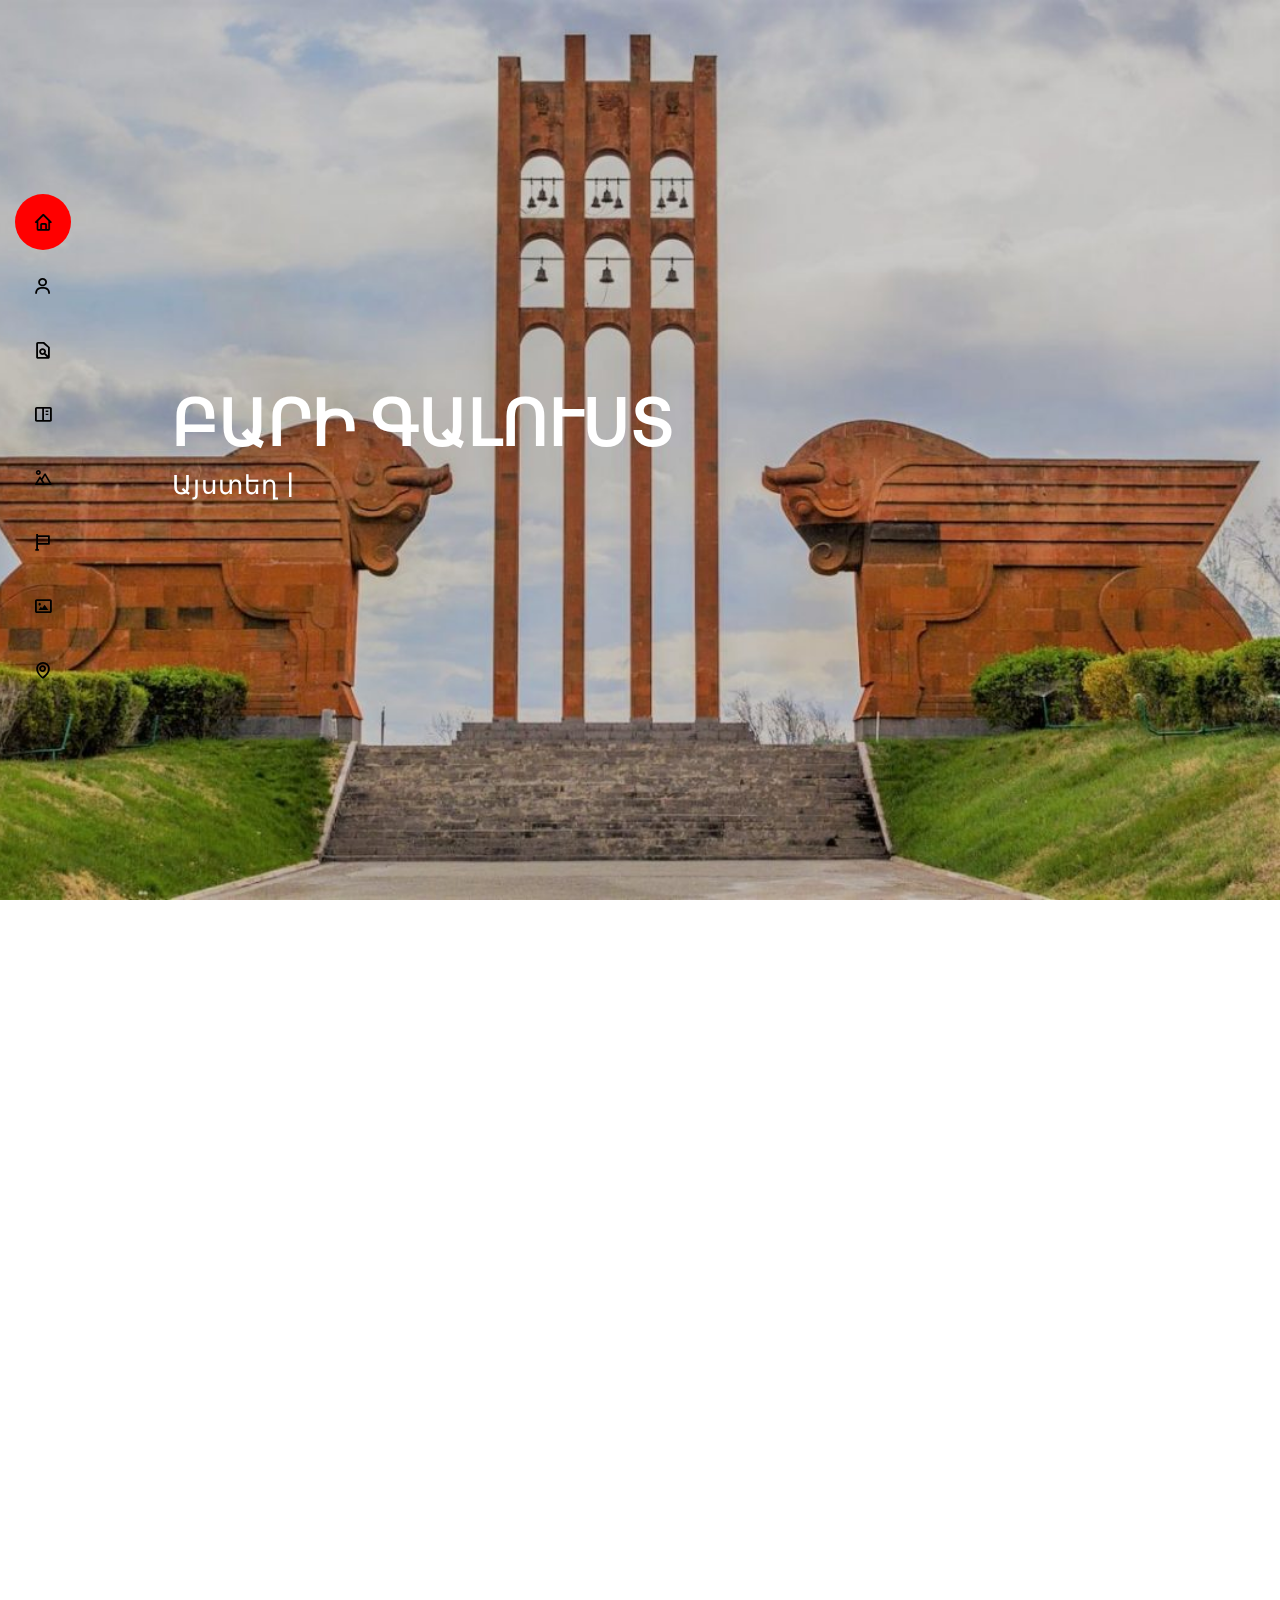
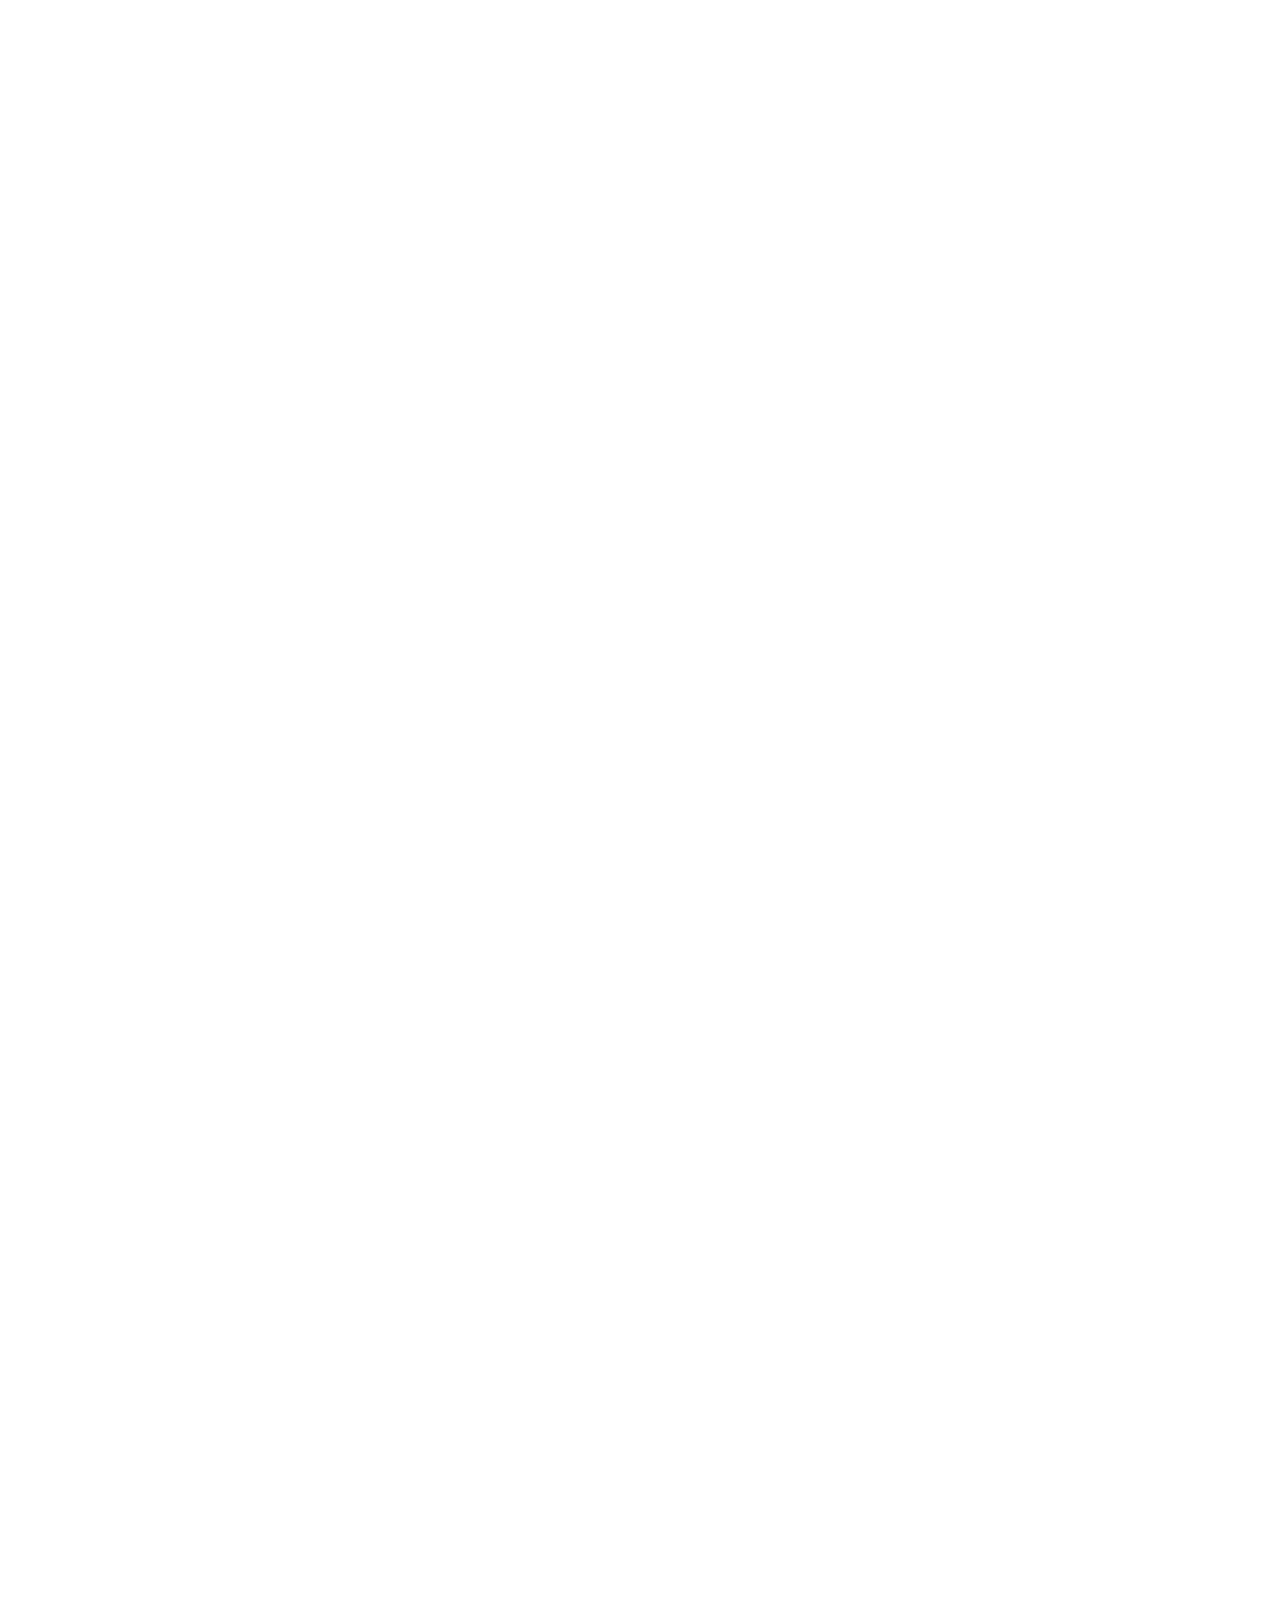
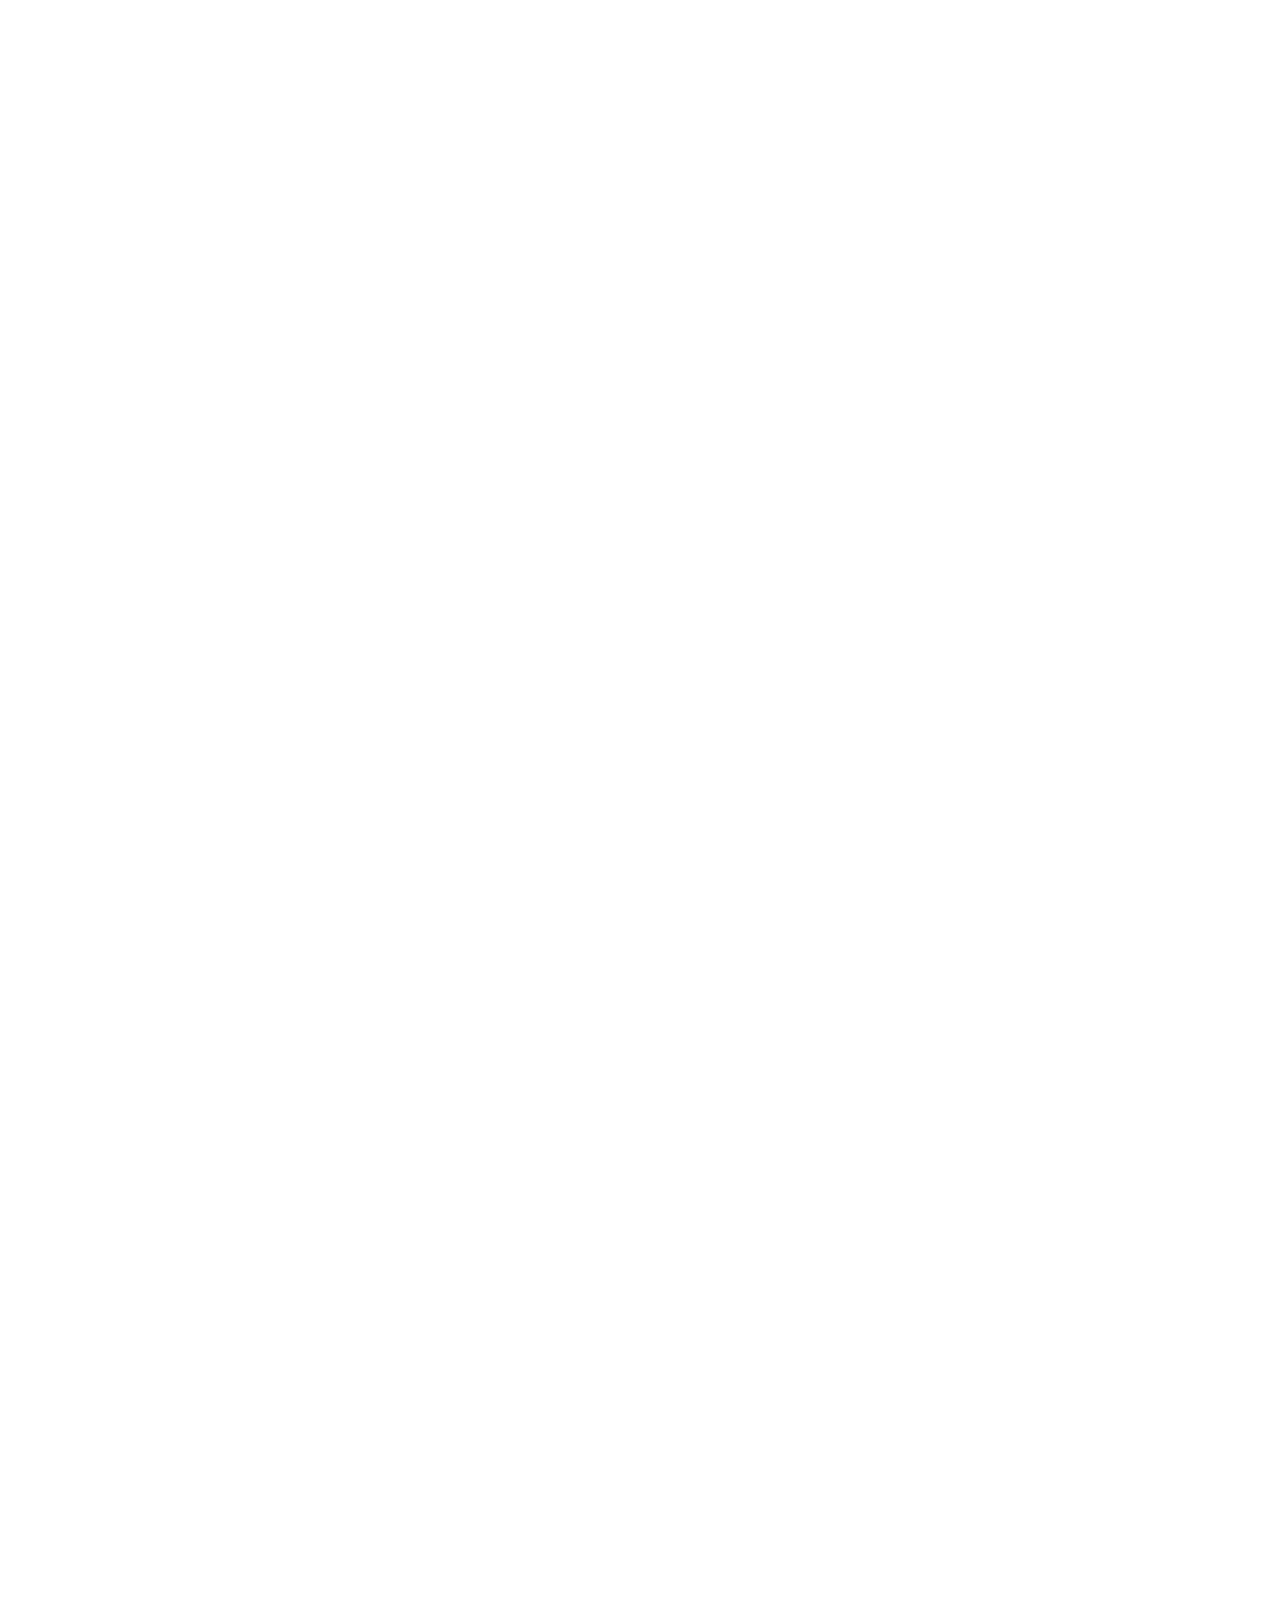
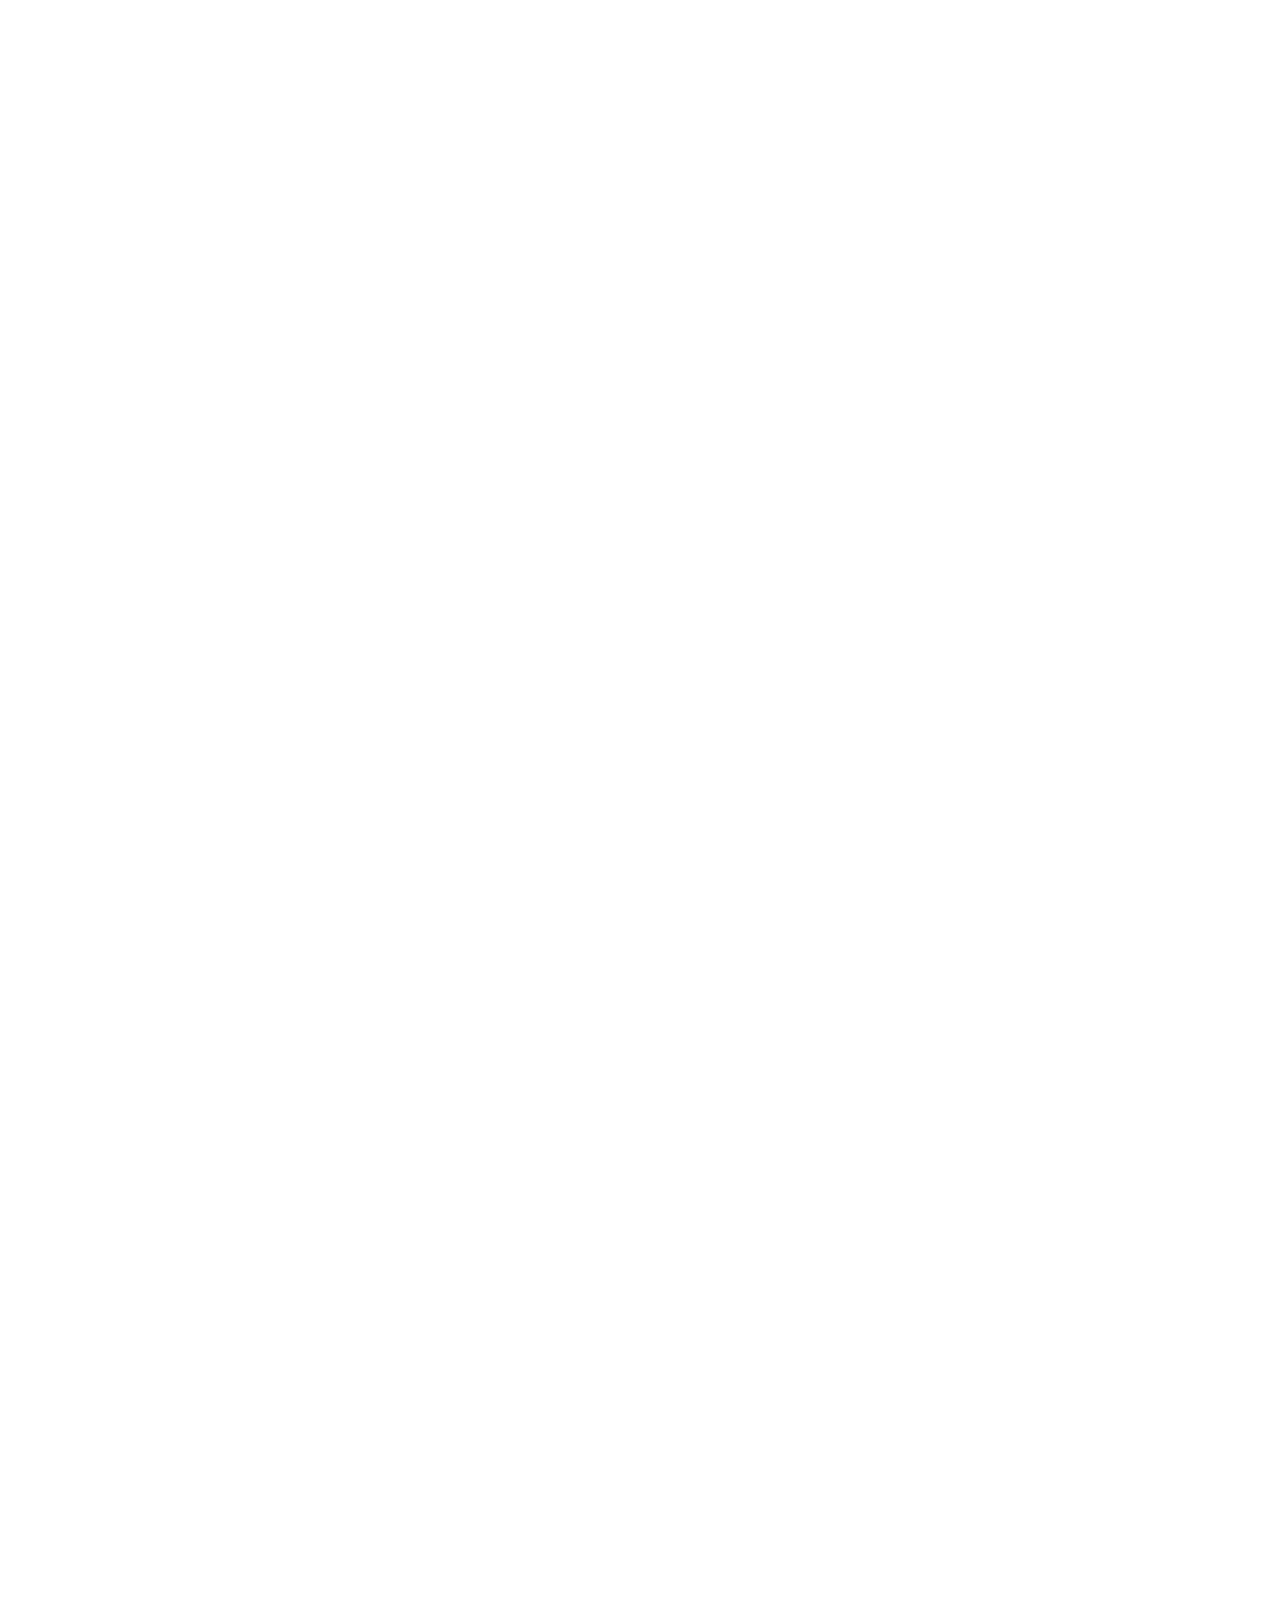
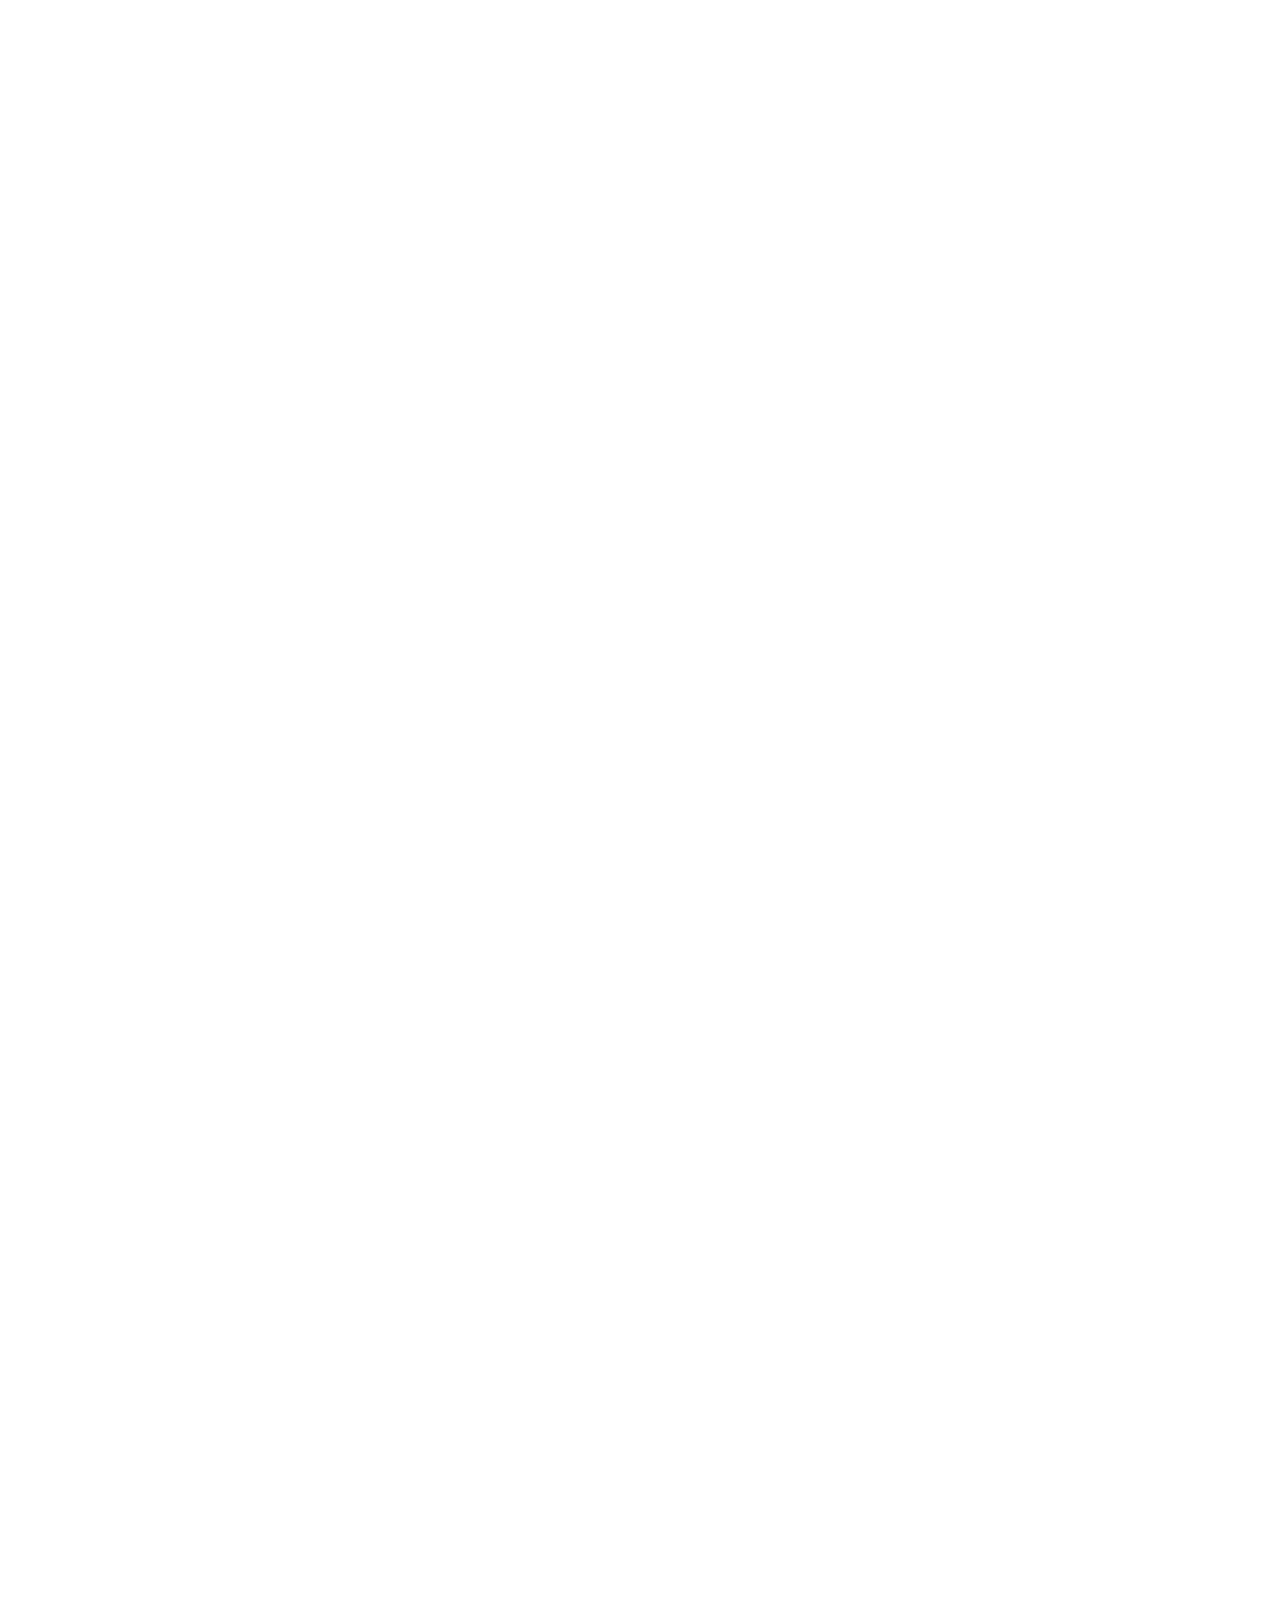
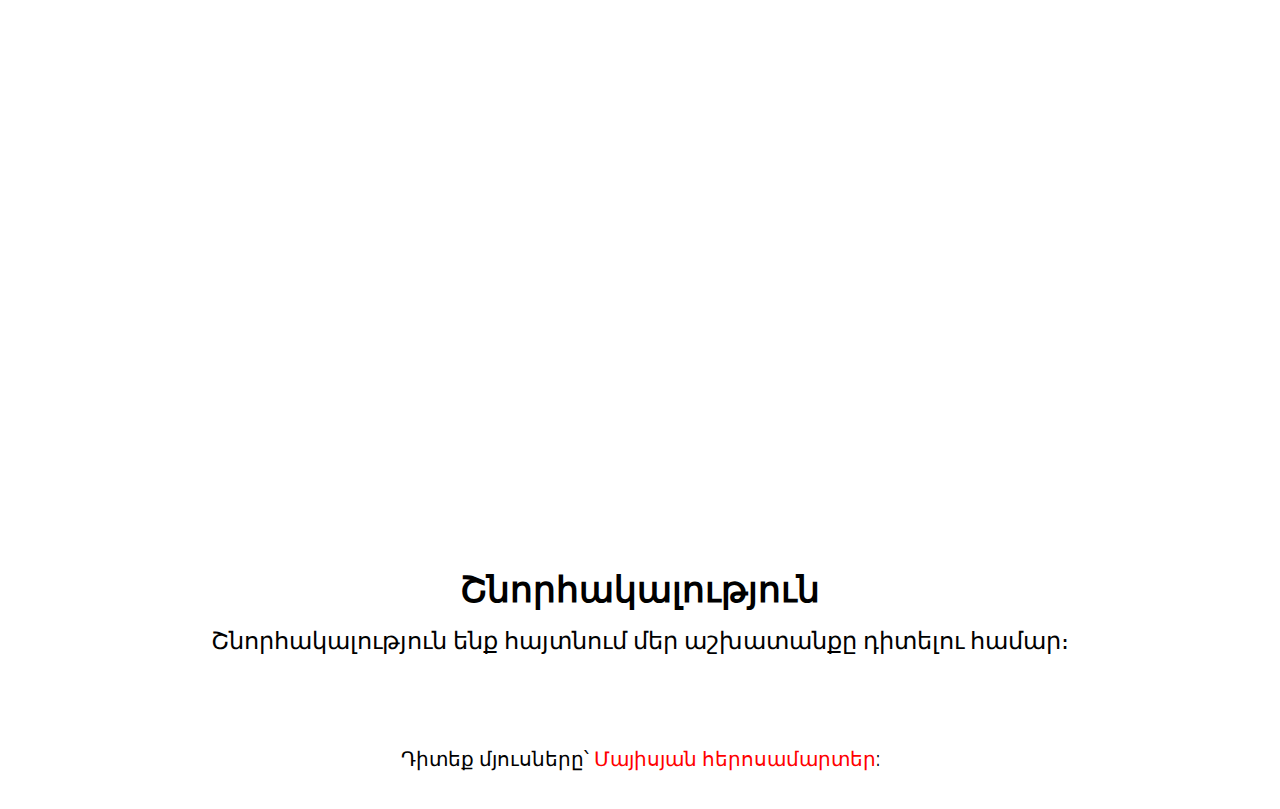
==== commit 2c6ea4d8: "Update index.html" ====
--- a/index.html
+++ b/index.html
@@ -5,7 +5,7 @@
   <meta charset="utf-8">
   <meta content="width=device-width, initial-scale=1.0" name="viewport">
 
-  <title>Բաշ-Ապարանի ճակատամարտ</title>
+  <title>Սարդարապատի հերոսամարտ</title>
   <meta content="" name="description">
   <meta content="" name="keywords">
 
